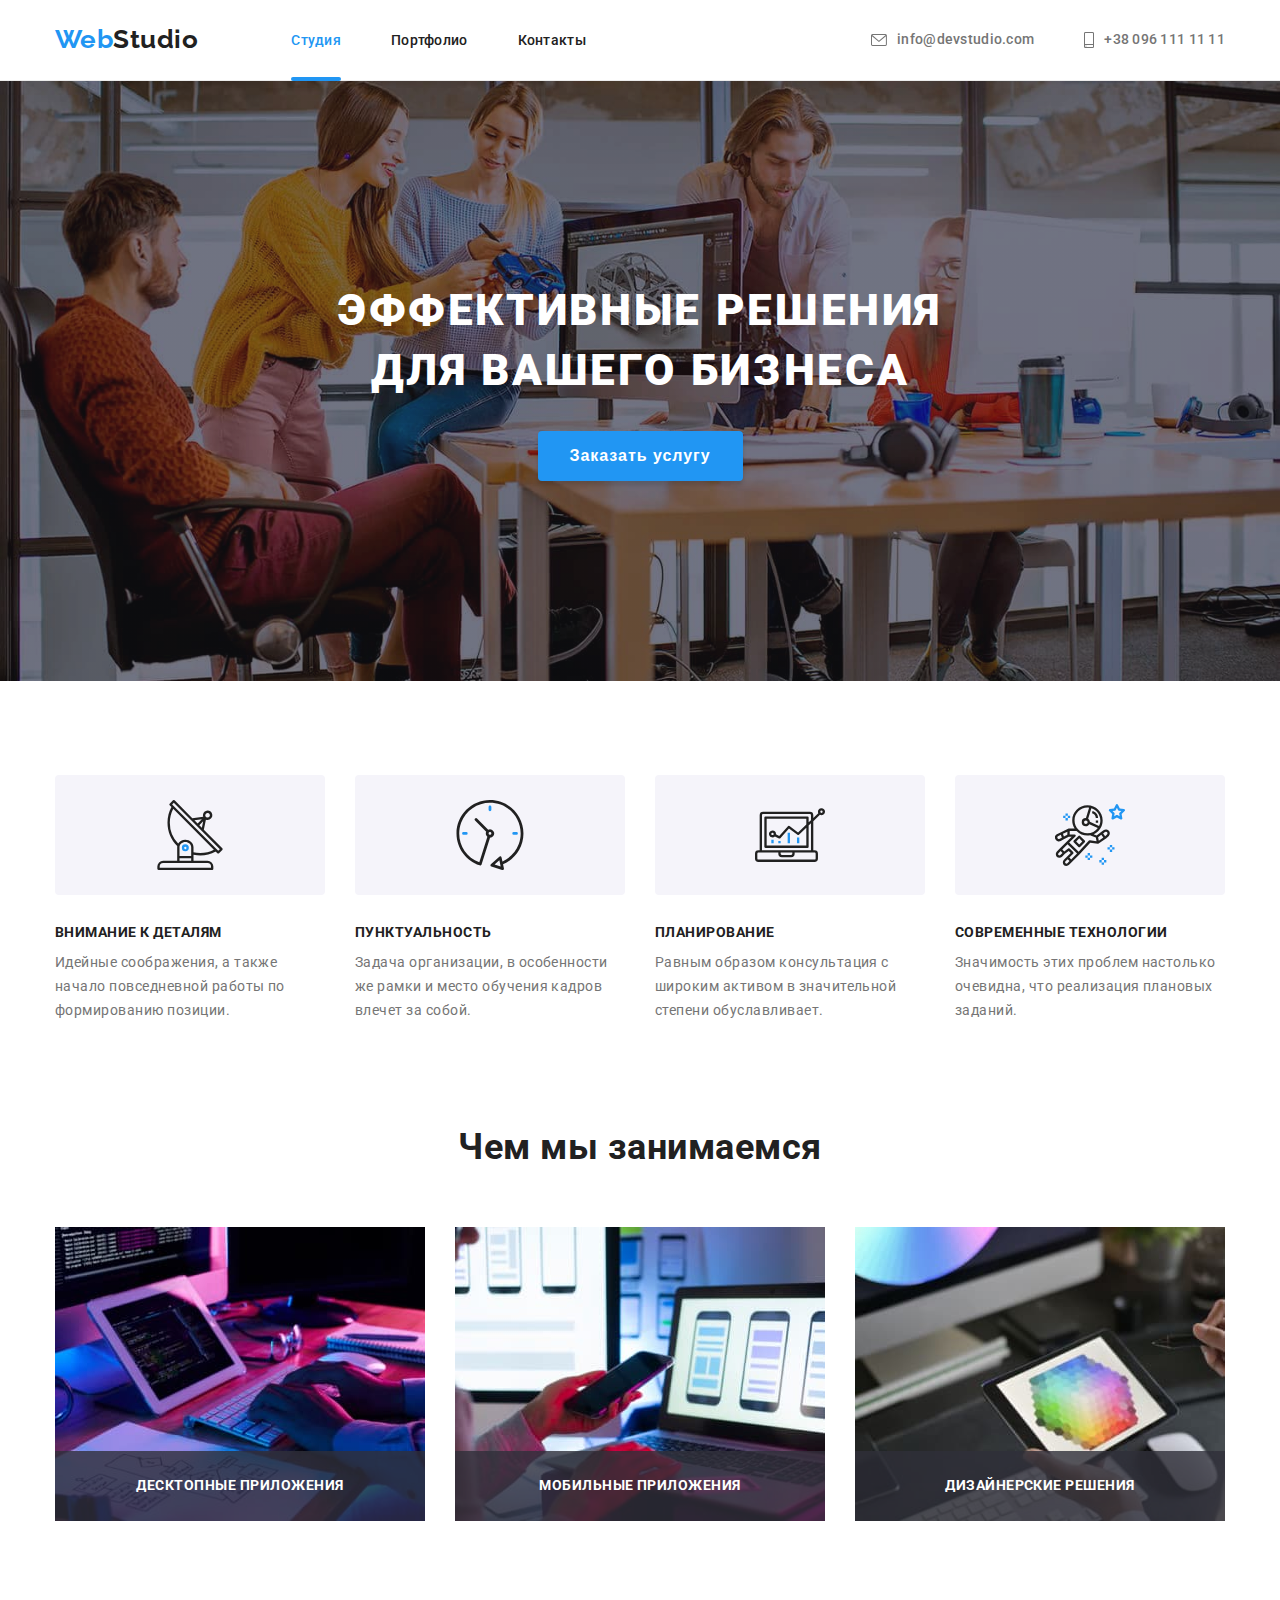
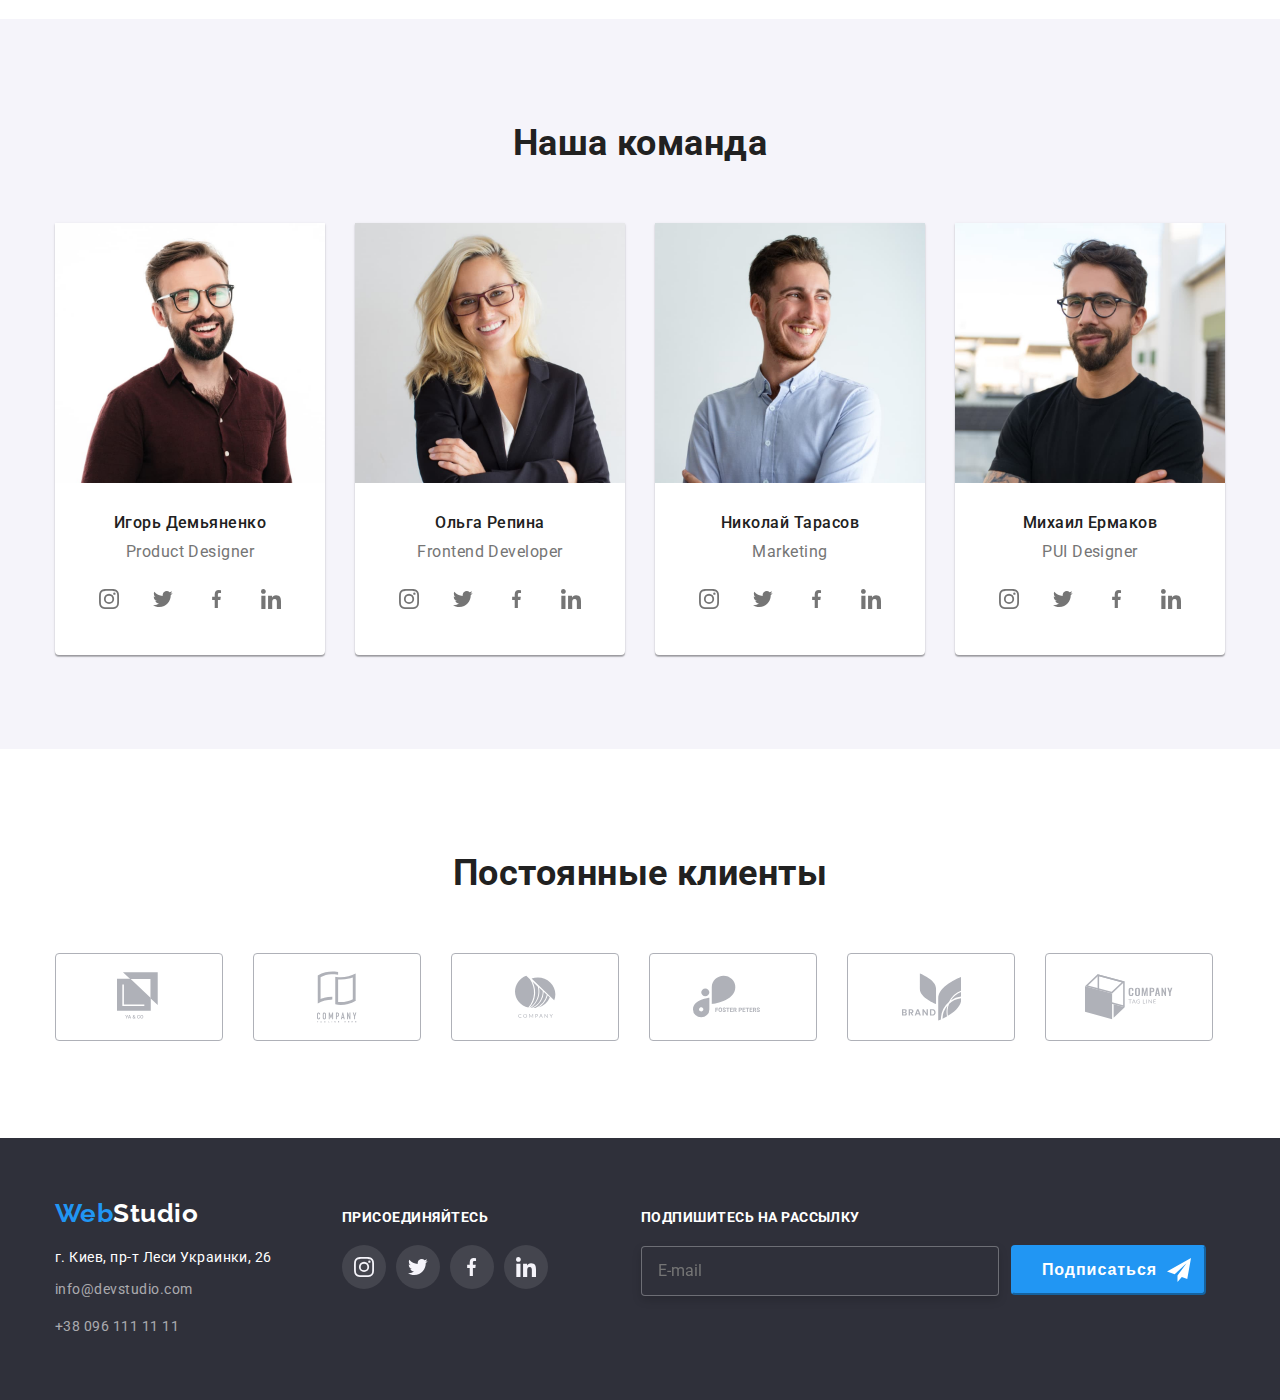
==== index.html @ f26a2ab6 "Старт" ====
<!DOCTYPE html>
<html lang="ru">
<head>
    <meta charset="UTF-8">
    <meta http-equiv="X-UA-Compatible" content="IE=edge">
    <meta name="viewport" content="width=device-width, initial-scale=1.0">
    <title>Студия</title>
    <link rel="stylesheet" type="text/css" href="./CSS/normalize.css" />
    <link rel="preconnect" href="https://fonts.gstatic.com">
    <link href="https://fonts.googleapis.com/css2?family=Raleway:wght@700&family=Roboto:wght@400;500;700;900&display=swap" rel="stylesheet">
    <link rel="stylesheet" href="./CSS/common.css">
    <link rel="stylesheet" href="./CSS/styles.css">
      
</head>
<body class="body">
    <header class="header">
        <div class="container">
            <nav class="nav-menu">
                <a class="logo" href="./index.html">
                Web<span class="logo-text">Studio</span>
                </a>
                <ul class="nav-list">
                    <li class="nav-line"><a class="nav-link active" href="./index.html">Студия</a></li>
                    <li class="nav-line"><a class="nav-link" href="./portfolio.html">Портфолио</a></li>
                    <li class="nav-line"><a class="nav-link" href="./contacts.html">Контакты</a> </li>
                </ul>  
            </nav>  
            <ul class="contacts-list">
                <li class="contacts-line">
                    <a class="contacts-link" href="mailto:info@devstudio.com">
                        <svg class="icon-contacts" width= "16px" height= "12px">
                        <use href="./images/sprite.svg#envelope"></use>
                        </svg>
                    info@devstudio.com
                    </a>
                </li>
           
                <li class="contacts-line">
                    <a class="contacts-link" href="tel:+380961111111">
                        <svg class="icon-contacts" width= "10px" height= "16px">
                        <use href="./images/sprite.svg#smartphone"></use>
                        </svg>
                        +38 096 111 11 11</a>
                </li>
            </ul>
        </div>
    </header>

     <main>
        <section class="section-hero">
            <div class="hero">
                <h1 class="title-hero">Эффективные решения<br> для вашего бизнеса</h1>
                <button type="button" class="order-button" data-modal-open>Заказать услугу</button>
            </div>
        </section>

        <section class="section-description">
        <div class="container">
            <h2 class="visually-hidden">Наши достоинства</h2>
                <ul class="description-list">
                    <li class="description-item">
                        <div class="icon-frame-description">
                            <svg class="icon" width="70px" height="70px">
                                <use href="./images/sprite.svg#antenna"></use>
                            </svg>
                        </div>
                        <h3 class="title-description">Внимание к деталям</h3>
                        <p class="text-description">Идейные соображения, а также начало повседневной работы по формированию позиции.</p>
                    </li>
                    <li class="description-item">
                        <div class="icon-frame-description">
                            <svg class="icon" width= "70px" height= "70px">
                                <use href="./images/sprite.svg#clock"></use>
                            </svg>
                        </div>
                        <h3 class="title-description">Пунктуальность</h3>
                        <p class="text-description">Задача организации, в особенности же рамки и место обучения кадров влечет за собой.</p>
                    </li>
                    <li class="description-item">
                        <div class="icon-frame-description">
                            <svg class="icon" width= "70px" height= "70px">
                                <use href="./images/sprite.svg#diagram"></use>
                            </svg>
                        </div>
                        <h3 class="title-description">Планирование</h3>
                        <p class="text-description">Равным образом консультация с широким активом в значительной степени обуславливает.</p>
                    </li>
                    <li class="description-item">
                        <div class="icon-frame-description">
                            <svg class="icon" width= "70px" height= "70px">
                                <use href="./images/sprite.svg#astronaut"></use>
                            </svg>
                        </div>
                        <h3 class="title-description">Современные технологии</h3>
                        <p class="text-description">Значимость этих проблем настолько очевидна, что реализация плановых заданий.</p>
                    </li>
                </ul>
            </div>
        </section>

        <section class="work">
            <div class="container">
                <h2 class="work-title">Чем мы занимаемся</h2>
                <div class="work-box">
                    <ul class="work-list">
                        <li class="work-line">
                            <img class="ing-work" src="./images/work1.jpg" alt="Разрабатываем Веб-сайты">
                            <p class="work-text">Десктопные приложения</p>
                        </li>
                        <li class="work-line">
                            <img class="ing-work" src="./images/work2.jpg" alt="Разрабатываем Веб-приложения">
                            <p class="work-text">Мобильные приложения</p>
                        </li>
                        
                        <li class="work-line">
                            <img class="ing-work" src="./images/work3.jpg" alt="Разрабатываем Веб-дизай">
                            <p class="work-text">Дизайнерские решения</p>
                        </li>
                        
                    </ul>
                </div>
            </div>
        </section>

        <section class="section-staff">
            <div class="container">
            <h2 class="title-staff">Наша команда</h2>
                <div class="staff-box">
                    <ul class="list-staff">
                        <li class="li-staff">
                            <article class="staff-card">
                                <div class="staff-tumb">
                                    <img src="./images/igor.jpg" alt="Фото Игоря Демьяненко" >
                                </div>
                                <div class="staff-description">
                                    <h3 class="employee-title">Игорь Демьяненко</h3>
                                    <p class="employee-position">Product Designer</p>
                                    <ul class="icon-staff-box">
                                        <li><a class="icon-btn" href="">
                                            <svg class="icon-staff" width="20px" height="20px">
                                                <use href="./images/sprite.svg#instagram"></use>
                                            </svg> 
                                        </a></li>
                                        <li><a class="icon-btn" href="">
                                            <svg class="icon-staff" width="20px" height="20px">
                                                <use href="./images/sprite.svg#twitter"></use>
                                            </svg>
                                        </a></li>
                                        <li><a class="icon-btn" href="">
                                            <svg class="icon-staff" width="10px" height="20px">
                                                <use href="./images/sprite.svg#facebook"></use>
                                            </svg>
                                        </a></li>
                                        <li><a class="icon-btn" href="">
                                            <svg class="icon-staff" width="20px" height="20px">
                                                <use href="./images/sprite.svg#linkedin"></use>
                                            </svg>
                                        </a></li>
                                    </ul>
                                </div>
                             </article>
                        </li>
                        <li class="li-staff">
                            <article class="staff-card">
                                <div class="staff-tumb">
                                    <img src="./images/olga.jpg" alt="Фото Ольги Репина">
                                </div>
                                <div class="staff-description">
                                    <h3 class="employee-title">Ольга Репина</h3>
                                    <p class="employee-position">Frontend Developer</p>
                                    <ul class="icon-staff-box">
                                        <li><a class="icon-btn" href="">
                                            <svg class="icon-staff" width="20px" height="20px">
                                                <use href="./images/sprite.svg#instagram"></use>
                                            </svg>
                                        </a></li>
                                        <li><a class="icon-btn" href="">
                                            <svg class="icon-staff" width="20px" height="20px">
                                                <use href="./images/sprite.svg#twitter"></use>
                                            </svg>
                                        </a></li>
                                        <li>
                                        <a class="icon-btn" href="">
                                            <svg class="icon-staff" width="10px" height="20px">
                                                <use href="./images/sprite.svg#facebook"></use>
                                            </svg>
                                        </a></li>
                                        <li><a class="icon-btn" href="">
                                            <svg class="icon-staff" width="20px" height="20px">
                                                <use href="./images/sprite.svg#linkedin"></use>
                                            </svg>
                                        </a></li>
                                    </ul>
                                </div>
                            </article>
                        </li>
                        <li class="li-staff">
                            <article class="staff-card">
                                <div class="staff-tumb">
                                  <img src="./images/nikolai.jpg" alt="Фото Николая Тарасов">
                                </div>
                                <div class="staff-description">
                                    <h3 class="employee-title">Николай Тарасов</h3>
                                    <p class="employee-position">Marketing</p>
                                    <ul class="icon-staff-box">
                                        <li><a class="icon-btn" href="">
                                            <svg class="icon-staff" width="20px" height="20px">
                                                <use href="./images/sprite.svg#instagram"></use>
                                            </svg>
                                        </a></li>
                                        <li><a class="icon-btn" href="">
                                            <svg class="icon-staff" width="20px" height="20px">
                                                <use href="./images/sprite.svg#twitter"></use>
                                            </svg>
                                        </a></li>
                                        <li><a class="icon-btn" href="">
                                            <svg class="icon-staff" width="10px" height="20px">
                                                <use href="./images/sprite.svg#facebook"></use>
                                            </svg>
                                        </a></li>
                                        <li><a class="icon-btn" href="">
                                            <svg class="icon-staff" width="20px" height="20px">
                                                <use href="./images/sprite.svg#linkedin"></use>
                                            </svg>
                                        </a></li>
                                    </ul>
                                </div>
                            </article>
                        </li>
                        <li class="li-staff">
                            <article class="staff-card">
                                <div class="staff-tumb">                
                                 <img src="./images/mihail.jpg" alt="Фото Михаила Ермакова">
                                </div>  
                                <div class="staff-description">
                                    <h3 class="employee-title">Михаил Ермаков</h3>
                                    <p class="employee-position">PUI Designer</p>
                                    <ul class="icon-staff-box">
                                        <li> 
                                            <a class="icon-btn" href="">
                                            <svg class="icon-staff" width="20px" height="20px">
                                                <use href="./images/sprite.svg#instagram"></use>
                                            </svg>
                                            </a>
                                        </li>
                                        <li>
                                            <a class="icon-btn" href="">
                                            <svg class="icon-staff" width="20px" height="20px">
                                                <use href="./images/sprite.svg#twitter"></use>
                                            </svg>
                                            </a>
                                        </li>
                                        <li>
                                            <a class="icon-btn" href="">
                                                <svg class="icon-staff" width="10px" height="20px">
                                                    <use href="./images/sprite.svg#facebook"></use>
                                                </svg>
                                            </a>
                                        </li>
                                    <li>
                                        <a class="icon-btn" href="">
                                            <svg class="icon-staff" width="20px" height="20px">
                                                <use href="./images/sprite.svg#linkedin"></use>
                                            </svg>
                                        </a>
                                    </li>
                                    </ul>
                                </div>
                            </article> 
                        </li>
                    </ul>
                </div>
            </div>
        </section>
        <section class="clients">
            <div class="container">
                <h2 class="title-clients">Постоянные клиенты</h2>
                <div class="box-clients">
                    <ul class="list-clients">
                        <li class="item-clients">
                            <a class="link-clients" href="">
                                <svg class="icon-clients" width="45px" height="50px">
                                    <use href="./images/sprite.svg#logo1"></use>
                                </svg>
                            </a>
                        </li>
                        <li class="item-clients">
                            <a class="link-clients" href="">
                                <svg class="icon-clients" width="40px" height="52px">
                                    <use href="./images/sprite.svg#logo2"></use>
                                </svg>
                            </a>
                        </li>
                        <li class="item-clients">
                            <a class="link-clients" href="">
                                <svg class="icon-clients" width="41px" height="43px">
                                    <use href="./images/sprite.svg#logo3"></use>
                                </svg>
                            </a>
                         </li>
                        <li class="item-clients">
                            <a class="link-clients" href="">
                                <svg class="icon-clients" width="80px" height="42px">
                                    <use href="./images/sprite.svg#logo4"></use>
                                </svg>
                            </a>
                        </li>
                        <li class="item-clients">
                            <a class="link-clients" href="">
                                <svg class="icon-clients" width="59px" height="47px">
                                    <use href="./images/sprite.svg#logo5"></use>
                                </svg>
                            </a>
                        </li>
                        <li class="item-clients">
                            <a class="link-clients" href="">
                                <svg class="icon-clients" width="88px" height="45px">
                                    <use href="./images/sprite.svg#logo6"></use>
                                </svg>
                            </a>
                    </li>
                    </ul>
                </div>
            </div>
        </section>
    </main>
    <footer class="footer">
        <div class="container">
            <div class="footer-box">
                <div class="address-footer">
                    <a class="logo" href="./index.html">
                        Web<span class="logo-footer">Studio</span>
                    </a>
                    <address class="address">
                    <p class="address-text">г. Киев, пр-т Леси Украинки, 26</p> 
                    <ul class="address-ul">
                        <li><a class="footer-link " href="mailto:info@devstudio.com">info@devstudio.com</a></li>
                        <li><a class="footer-link " href="tel:+380961111111">+38 096 111 11 11</a></li>
                    </ul>
                    </address>
                </div>  
                <div class="join-foter">
                    <h2 class="join-title">присоединяйтесь</h2>
                    <ul class="list-join">
                        <li class="item-join">
                            <a class="icon-footer" href="">
                                <svg class="icon-staff" width="20px" height="20px">
                                    <use href="./images/sprite.svg#instagram"></use>
                                </svg>
                            </a>
                        </li>
                        <li class="item-join">
                            <a class="icon-footer" href="">
                                <svg class="icon-staff" width="20px" height="20px">
                                    <use href="./images/sprite.svg#twitter"></use>
                                </svg>
                            </a>
                        </li>
                        <li class="item-join">
                            <a class="icon-footer" href="">
                                <svg class="icon-staff" width="10px" height="20px">
                                    <use href="./images/sprite.svg#facebook"></use>
                                </svg>
                            </a>
                        </li>
                        <li class="item-join">
                            <a class="icon-footer" href="">
                                <svg class="icon-staff" width="20px" height="20px">
                                    <use href="./images/sprite.svg#linkedin"></use>
                                </svg>
                            </a>
                        </li>
                    </ul>
                </div>
                <form class="footer-form">
                    <label class="footer-lable">
                        Подпишитесь на рассылку
                        <input type="email" name="email" class="footer-input" placeholder="E-mail">
                    </label>
                    <button type="submit" class="btn-footer-form">
                        Подписаться
                        <svg class="btn-icon-footer" width= "10px" height= "16px">
                            <use href="./images/sprite.svg#iconsend"></use>
                        </svg>
                    </button>
                 </form>
            </div>
        </div>
    </footer>

    <div class="backdrop is-hidden" data-modal>
        <div class="modal">
            <button type="button" class="modal-btn-close" data-modal-close>
                <svg class="icon-btn-close"> 
                    <use href="./images/sprite.svg#close"></use>
                </svg>
            </button>
            <h2 class="modal-title">Оставьте свои данные, мы вам перезвоним</h2>

            <label class="modal-field">
                <span class="modal-group">Имя</span>
                <input type="text" name="user-name" class="modal-input">
                <svg class="icon-btn-modal"> 
                    <use href="./images/sprite.svg#person"></use>
                </svg>
            </label>

            <label class="modal-field">
                <span class="modal-group">Телефон</span>
                <input type="tel" name="tel" class="modal-input">
                <svg class="icon-btn-modal"> 
                    <use href="./images/sprite.svg#phone"></use>
                </svg>
            </label>

            <label class="modal-field">
                <span class="modal-group">Почта</span>
                <input type="email" name="emai" class="modal-input">
                <svg class="icon-btn-modal"> 
                    <use href="./images/sprite.svg#emailform"></use>
                </svg>
            </label>

            <label class="modal-field comit">
                <span class="modal-group">Комментарий</span>
                <textarea name="comit" rows="10" class="modal-input comit" placeholder="Введите текст"></textarea>
            </label>

            <label class="checkbox-polici">
                <input type="checkbox" name="checkbox" class="checkbox">
                    <svg class="icon-checkbox"> 
                        <use href="./images/sprite.svg#check"></use>
                    </svg> 
                Соглашаюсь с рассылкой и принимаю
                <a class="contract-terms" href="">Условия договора</a>
            </label>

            <div class="submit-box">
                <button type="submit" class="btn-submit-modal">
                    Отправить
                </button>
            </div>
        </div>
    </div>

    <script src="./js/modal.js"></script>
</body>
</html>
---- CSS/common.css ----
:root {
  --title-color: #212121;
  --text-color: #757575;
  --text-active-color: #FFFFFF;
  --active-color: #2196F3;

  --bg-hero: #2F303A;
  --bg-footer: #2F303A;
  --swadow-hero: rgba(0, 0, 0, 0.15);

  --link-color: #757575;
  --link-color-footer: rgba(255, 255, 255, 0.6);

  --bg-button: #F5F4FA;
  --button-color: #212121;
  --bg-button-active: #2196F3;
  --button-color-active: #FFFFFF;

  --description-marg-size: 30px;
  --card-marg-size: 30px;
  --work-marg-size: 30px; 
  --clients-marg-size: 30px; 

  --box-shadow-staff: 0px 1px 3px rgba(0, 0, 0, 0.12), 0px 1px 1px rgba(0, 0, 0, 0.14), 0px 2px 1px rgba(0, 0, 0, 0.2);
  
  --bg-icon: #757575;
  --bg-icon-active: #2196F3;
  --bg-frame-description: #F5F4FA;

  --border-clients-color: #AFB1B8;

  --hero-dg: #2F303A40;
  --backdrop-bg: rgba(0, 0, 0, 0.2);
  --modal-bg: #FFFFFF;

  --program-active-bg: rgba(33, 150, 243, 0.9);

  --time-cubic: 250ms cubic-bezier(0.4, 0, 0.2, 1);

  --work-dg: rgba(47, 48, 58, 0.8);

  --modal-text-color: #757575;
   
}

li {
  list-style-type: none;
  margin-left: 0;
  padding-left: 0;
}
  
ul {
  margin: 0;
  padding: 0;
}

.visually-hidden {
  position: absolute;
  width: 1px;
  height: 1px;
  margin: -1px;
  border: 0;
  padding: 0;
  white-space: nowrap;
  clip-path: inset(100%);
  clip: rect(0 0 0 0);
  overflow: hidden;
}

h1,
h2,
h3,
h4,
h5,
h6,
p {
  margin: 0;
  padding: 0;
}

.container {
  width: 1170px;
  margin-left: auto;
  margin-right: auto;
  padding: 0 15px;
}

img {
  display: block;
  max-width: 100%;
  height: auto;
}

svg {
  display: block;
  max-width: 100%;
  height: auto;
}

a {
  text-decoration: none;
}
---- CSS/styles.css ----
.body {
  font-family: Roboto, sans-serif;
  letter-spacing: 0.03em;
  background-color: #FFFFFF;
  padding: 0;
  margin: 0;
}

/* HEADER --------------------------------------------------------*/
.header {
  border-bottom: 1px solid #ECECEC;
}

/* Стили логотипа */
.logo {
  color: var(--active-color);
  text-decoration: none;
  font-family: Raleway, sans-serif;
  font-size: 26px;
  font-weight: 700;
  line-height: 1.2;
  margin-right: 93px;
}

.logo .logo-text {
  color: var(--title-color);
}

/* Стили НАВИГАЦИЯ ---------------------------------------------*/
.nav-link {
  color: var(--title-color);
  text-decoration: none;
  font-weight: 500;
  font-size: 14px;
  line-height: 1.14;
  letter-spacing: 0.02em;
  transition: color var(--time-cubic);

}

.nav-link:hover,
.nav-link:focus {
  color: var(--active-color);
  transition: color var(--time-cubic);
}

.nav-link.active {
  color: var(--active-color);
} 

.contacts-link {
  color: var(--link-color);
  text-decoration: none;
  font-weight: 500;
  font-size: 14px;
  line-height: 1.14;
  letter-spacing: 0.02em;
  transition: color var(--time-cubic);
}

.contacts-link:hover,
.contacts-link:focus {
  color: var(--active-color);
  transition: color var(--time-cubic);
}

/* Геометрия и Сетка флекс НАВИГАЦИЯ */
.header .container{
  display: flex;
  flex-direction: row;
  align-items: center;
  justify-content: space-between;
  padding-top: 24px;
  padding-bottom: 25px;
  
}

.nav-menu{
  display: flex;
  flex-direction: row;
}

.nav-list {
  display: flex;
  flex-direction: row;
  align-items: center;
}

.contacts-list {
  display: flex;
  flex-direction: row;
}

.nav-menu .nav-line {
  margin-right: 50px;
}

.nav-menu .nav-line:last-child{
  margin-right: 0px;
}

.contacts-line {
  margin-left: 50px;
}

.contacts-line:first-child {
  margin-left: 0px;
}

/* Фон и неконтентные картинки НАВИГАЦИЯ */
.contacts-link {
  display: flex;
  justify-content: center;
  align-items: center;
}

.icon-contacts {
  margin-right: 10px;
  fill: currentColor;
}

/* Псевдоэлементы и амимация НАВИГАЦИЯ */

.nav-link.active {
  position: relative;
}

.nav-link.active::after {
  content: '';

  position: absolute;
  left: 0;
  margin-top: 28px;

  display: block;
  width: 100%;
  height: 4px;
  background-color: var(--bg-button-active);
  border-radius: 2px;

}

 
/* MAIN*/
/* Стили ГЕРОЙ----------------------------------------------------*/
.section-hero {
  background-color: var(--bg-hero);
  max-width: 1600px;
  max-height: 600px;
  margin-left: auto;
  margin-right: auto;
  text-align: center;
}

.hero {
  padding-top: 200px;
  padding-bottom: 200px;
}

.title-hero {
  color: var(--text-active-color);
  font-weight: 900;
  font-size: 44px;
  line-height: 1.36;
  letter-spacing: 0.06em;
  text-transform: uppercase;
}

.order-button {
  text-align: center;
  display: inline-block;
  color: var(--text-active-color);
  background-color: var(--active-color);
  text-decoration: none;
  font-weight: 700;
  font-size: 16px;
  line-height: 1.87;
  letter-spacing: 0.06em;
  border-radius: 4px;
  padding: 10px 32px;
  margin-top: 30px;
  overflow: visible;
  border: none;
  box-shadow: 0px 4px 4px var(--swadow-hero);
}   

/* .order-button:active{
  outline: solid var(--active-color);
} */

/* Фон и неконтентные картинки ГЕРОЙ*/
.section-hero {
  background-image: linear-gradient(to right, var(--hero-dg), var(--hero-dg)), url(../images/hero.jpg);
  background-size: cover;
  background-position: 0  -150px;
}

/* МОДОЛЬНОЕ ОКНО - оформление*/
.backdrop {
  position: fixed;
  z-index: 10;
  top: 0;
  left: 0;

  width: 100%;
  height: 100%;
  
  background-color: var(--backdrop-bg);

  opacity: 1;
  visibility: visible;
  transition: opacity var(--time-cubic);
}

.backdrop.is-hidden {
  opacity: 0;
  pointer-events: none;
}

.backdrop.is-hidden .modal {
  transform: translate(-50%, -50%) scale(0.4);
}

.modal {
  display: inline-block;
  box-sizing: border-box;
  position: absolute;
  top: 50%;
  left: 50%;
 
  max-width: 528px;
  width: 100%;
  max-height: 100vh;
  padding: 40px;
  background-color: var(--modal-bg);

  overflow-y: auto;
  transform: translate(-50%, -50%) scale(1) ;
  transition: transform var(--time-cubic);
}

.modal-btn-close {
  position: absolute;
  right: 8px;
  top: 8px;
  box-sizing: border-box;
  width: 30px;
  height: 30px;
  padding: 0;
  background-color: var(--button-color-active);
  border: 1px solid rgba(0, 0, 0, 0.1);
  border-radius: 50%;
  outline: none; 
  overflow: hidden;
}

.icon-btn-close {
  height: 11px;
  fill: currentColor;
  transition: fill var(--time-cubic);
}

.modal-btn-close:hover .icon-btn-close {
  fill: var(--bg-button-active); 
  transition: fill var(--time-cubic);
}


/* МОДОЛЬНОЕ ОКНО - контент*/
.modal-title {
  font-size: 20px;
  line-height: 1.15;
  font-weight: 700;
  text-align: center;
  margin-bottom: 12px;
}

.modal-field {
  position: relative;
  font-size: 12px;
  line-height: 1.17;
  font-weight: 400;
  color: var(--modal-text-color);
}

.modal-input {
  display: block;
  width: calc(100% - 42px);
  height: 40px;
  padding: 0;
  padding-left: 42px;
  margin-bottom: 10px;
  border: 1px solid rgba(33, 33, 33, 0.2);
  border-radius: 4px;
  transition: border var(--time-cubic)
}

.modal-input:focus  {
  outline: none;
  border: 1px solid var(--active-color);
  transition: border var(--time-cubic)
}

.modal-group {
  display: block;
  margin-bottom: 4px;
}

.icon-btn-modal {
  position: absolute;
  display: block;
  left: 12px;
  top: 30px;
  min-width: 18px;
  height: 18px;
  fill: var(--button-color);
  transition: fill var(--time-cubic)
}

.modal-input:focus + .icon-btn-modal {
  fill: var(--active-color);
  transition: fill var(--time-cubic);
}

/* комментарий -техтерия*/
.modal-input.comit {
  padding: 12px 16px;
  height: 100%;
  width: calc(100% - 32px);
  margin-bottom: 0;
}

textarea {
  resize: none;
  font-family: Roboto, sans-serif;
}

textarea::placeholder {
  font-size: 14px;
  line-height: 1.14;
  font-weight: 400;
  color: rgba(117, 117, 117, 0.5);
}

/* чекбокс */
.checkbox-polici {
  position: relative;
  display: block;
  text-align: center;
  font-size: 14px;
  line-height: 1.71;
  font-weight: 400;
  color: var(--text-color);
  margin-top: 20px;
  margin-bottom: 30px;
  padding-left: 30px;
  cursor: pointer;
}

.contract-terms {
  text-decoration: underline;
  color: var(--active-color);
}

.checkbox {
  position: absolute;
  width: 1px;
  height: 1px;
  margin: -1px;
  border: 0;
  padding: 0;
  white-space: nowrap;
  clip-path: inset(100%);
  clip: rect(0 0 0 0);
  overflow: hidden;
}

/* чекбокс - иконка*/
.icon-checkbox {
  display: inline-block;
  position: absolute;
  width: 16px;
  height: 15px;
  left: 10px;
  top: 50%;
  border-radius: 2px;
  border: 2px solid var(--button-color);
  fill: var(--text-active-color);

  transform: translateY(-50%) ;
  object-fit: fill;
}

.checkbox:checked ~ .icon-checkbox {
  display: block;
  fill: var(--text-active-color);
  background-color: var(--bg-button-active);
  border: 2px solid var(--bg-button-active);
  
}

.checkbox {
  padding-left: 25px;
}

/* кнопка */
.btn-submit-modal {
  font-family: Roboto, sans-serif;
  font-size: 16px;
  line-height: 1.87;
  font-weight: 700;
  letter-spacing: 0.06em;
  padding: 10px 55px;

  box-shadow: 0px 4px 4px rgba(0, 0, 0, 0.15);
  border-radius: 4px;
  border-color: var(--bg-button-active);

  background-color: var(--bg-button-active);
  color: var(--text-active-color);

  cursor: pointer;
  overflow: visible;
  border: none;
}

.submit-box {
  display: flex;
  justify-content: center;
}

/* Стили НАШИ ДОСТОИНСТВА ------------------------------------------*/
.title-description {
  text-transform: uppercase;
  color: var(--title-color);
  font-weight: 700;
  font-size: 14px;
  line-height: 1.14;
  margin-top: 30px;
}

.text-description {
  color: var(--text-color);
  font-size: 14px;
  font-weight: 400;
  line-height: 1.71;
  margin-top: 10px;
}

/* Геометрия и Флекс сетка НАШИ ДОСТОИНСТВА*/
.description-list {
  display: flex;
  flex-wrap: wrap;
  margin-top: calc(-1 * var(--description-marg-size));
  margin-left: calc(-1 * var(--description-marg-size));
}

.description-item {
  flex-basis: calc(100% / 4 - var(--description-marg-size));
  margin-left: var(--description-marg-size);
  margin-top: var(--description-marg-size);
}

.section-description > .container {
  padding-top: 94px;
}

/* Фон и неконтентные картинки НАШИ ДОСТОИНСТВА*/
.icon-frame-description {
  display: flex;
  align-items: center;
  justify-content: center;
  background-color: var(--bg-frame-description);
  border-radius: 4px;
  max-width: 270px;
  max-height: 120px;
}

.description-item .icon {
  margin-top: 25px;
  margin-bottom: 25px;
}


/* Стили ЧЕМ ЗАНИМАЕМСЯ ------------------------------------------*/
.work-title {
  color: var(--title-color);
  font-weight: 700;
  font-size: 36px;
  line-height: 1.67;
  text-align: center;
}

/* Геометрия и Флекс сетка ЧЕМ ЗАНИМАЕМСЯ*/
.work-list {
  display: flex;
  flex-wrap: wrap;
  margin-top: calc(-1 * var(--work-marg-size));
  margin-left: calc(-1 * var(--work-marg-size));
}

.work-line {
  flex-basis: calc(100% / 3 - var(--work-marg-size));
  margin-top: var(--work-marg-size);
  margin-left: var(--work-marg-size); 
}

.work .container {
  padding-top: 94px;
  padding-bottom: 94px;
}

.work-box {
  display: inline-block;
  margin-top: 50px;
}

/* Псевдоэлементы и амимация ЧЕМ ЗАНИМАЕМСЯ*/

.work-line {
  position: relative;
  width: 370px;
  height: 294px;
}

.work-text {
  position: absolute;
  width: 100%;
  left: 0;
  bottom: 0;
  
  font-weight: 700;
  font-size: 14px;
  line-height: 1.14;
  color: var(--text-active-color);
  background-color: var(--work-dg);
  padding: 27px 0;

  text-align: center;
  text-transform: uppercase;
}

/* Стили НАША КОМАНДА ----------------------------------------------*/
.title-staff {
  color: var(--title-color);
  font-weight: 700;
  font-size: 36px;
  line-height: 1.67;
  text-align: center;
}

.employee-title {
  color: var(--title-color);
  font-weight: 500;
  font-size: 16px;
  line-height: 1.19;
  text-align: center;
}

.employee-position {
  color: var(--text-color);
  font-weight: 400;
  font-size: 16px;
  line-height: 1.19;
  text-align: center;
  margin-top: 10px;
}

/* Геометрия и Флекс сетка НАША КОМАНДА*/
.list-staff {
  display: flex;
  flex-wrap: wrap;
  margin-top: calc(-1 * var(--card-marg-size));
  margin-left: calc(-1 * var(--card-marg-size));
}

.li-staff {
  flex-basis: calc(100% / 4 - var(--card-marg-size));
  margin-left: var(--card-marg-size);
  margin-top: var(--card-marg-size);
  background-color: #FFFFFF;
  border-radius: 0px 0px 4px 4px;
  box-shadow: var(--box-shadow-staff);
  max-width: 270px;
}

.section-staff > .container {
  padding-top: 94px;
  padding-bottom: 94px;
}

.section-staff {
  max-width: 1600px;
  margin-left: auto;
  margin-right: auto;
  background-color: #F5F4FA;;
}

.staff-box {
  display: inline-block;
  margin-top: 50px;
}

.staff-description {
  padding: 30px 32px;
}

.staff-tumb {
  width: 270px;
  height: auto;
}

/* Фон и неконтентные картинки НАША КОМАНДА*/
.icon-staff-box {
  display: flex;
  justify-content: space-between;
  margin-top: 16px;
}

.icon-btn {
  display: inline-flex;
  justify-content: center;
  width: 44px;
  height: 44px;
  border-radius: 50%;
  color: var(--bg-icon);
  transition: color var(--time-cubic), background-color var(--time-cubic);
}

.icon-btn:hover,
.icon-btn:focus {
  background-color: var(--bg-icon-active);
  color: var(--bg-frame-description);
  transition: color var(--time-cubic), background-color var(--time-cubic);
}

.icon-staff {
  fill: currentColor;
}

/*КЛИЕНТЫ--------------------------------------------------------*/
.title-clients {
  color: var(--title-color);
  font-weight: 700;
  font-size: 36px;
  line-height: 1.67;
  text-align: center;
}

.clients .container {
  padding-top: 94px;
  padding-bottom: 94px;
}

.link-clients {
  width: 166px;
  height: 86px;
}


/* Геометрия и Флекс сетка КЛИЕНТЫ*/
.box-clients {
  display: inline-block;
  margin-top: 50px;
}

.list-clients {
  display: flex;
  flex-wrap: wrap;
  justify-content: space-between;  
  margin-top: calc(-1 * var(--clients-marg-size));
  margin-left: calc(-1 * var(--clients-marg-size));
}

.item-clients {
  display: flex;
  justify-content: center;
  flex-basis: calc(100% / 6 - var(--clients-marg-size));
  margin-left: var(--clients-marg-size);
  margin-top: var(--clients-marg-size);
  padding: 0;
}

.link-clients {
  display: flex;
  justify-content: center;
  border: 1px solid var(--border-clients-color);
  border-radius: 4px;
  color: var(--border-clients-color);
  transition: color var(--time-cubic), border-color var(--time-cubic);
}

.icon-clients {
  fill: currentColor;
}

.link-clients:hover {
  border-color: var(--bg-button-active);
  color: var(--bg-button-active);
  transition: color var(--time-cubic), border-color var(--time-cubic);
}

/* Стили FOOTER -----------------------------------------------------------*/
.footer{
  background-color: var(--bg-footer);
  padding-top: 60px;
  padding-bottom: 60px;
}

.logo-footer{
  color: var(--text-active-color);
}

.footer .logo {
  margin-right: 0;
}

.address {
  margin-top: 20px;
}

.address-text {
  color: var(--text-active-color);
  font-weight: 400;
  font-size: 14px;
  line-height: 1.19;
}

.address-box {
  margin-top: 20px;
}

.address-ul {
  margin-top: ;
}

.footer-link {
  display: block;
  color: var(--link-color-footer);
  text-decoration: none;
  font-weight: 400;
  font-size: 14px;
  line-height: 2;
  margin-top: 9px;
}

/* Фон и неконтентные картинки FOOTER*/
.footer-box {
  display: flex;
  align-items: baseline;
}

.join-foter {
  padding: 0;
  margin-left: 70px;
}

.join-title {
  color: var(--text-active-color);
  font-weight: 700;
  font-size: 14px;
  line-height: 1.17;
  text-transform: uppercase;  
}

.list-join {
  display: inline-flex;
  margin-top: 20px;
}

/* Геометрия и Флекс сетка FOOTER*/
.icon-footer {
  display: inline-flex;
  justify-content: center;
  width: 44px;
  height: 44px;
  border-radius: 50%;
  color: var(--bg-frame-description);
  background-color: rgba(255, 255, 255, 0.1);
  transition: background-color var(--time-cubic), color var(--time-cubic);
}

.item-join {
  margin-right: 10px;
}

.item-join:last-child {
  margin-right: 0px;
}

.icon-footer:hover,
.icon-footer:focus {
  background-color: var(--bg-icon-active);
  color: var(--bg-frame-description);
  transition: background-color var(--time-cubic), color var(--time-cubic);
}

/* Форма - подписка, FOOTER*/
.footer-form {
  display: inline-flex;
  justify-content: flex-start;
  font-size: 14px;
  line-height: 1.14;
  font-weight: 700;
  text-transform: uppercase;
  color: var(--text-active-color);
}

.footer-input {
  width: 100%; 
  height: 50px;
  padding-left: 16px;
  margin-top: 20px;
  
  font-family: Roboto, sans-serif;
  font-size: 16px;
  line-height: 1.25 ;
  font-weight: 400;

  border: 1px solid rgba(255, 255, 255, 0.3);
  box-sizing: border-box;
  border-radius: 4px;
  filter: drop-shadow(0px 4px 4px rgba(0, 0, 0, 0.15));
  background-color: var(--bg-footer);
 
}

.footer-form  {
  margin-left: 93px;
}

.btn-footer-form {
  display: flex;
  flex-direction: row;
  align-items: center;

  height: 50px;
  font-size: 16px;
  line-height: 1.87;
  font-weight: 700;
  letter-spacing: 0.06em;
  text-align: center;

  color: var(--text-active-color);
  background-color: var(--active-color);

  padding: 10px 13px 10px 29px;
  margin-left: 12px;
  margin-top: 35px;

  border-radius: 4px;
  border-color: var(--active-color);
  cursor: pointer;
}

.footer-form input {
  color: var(--text-active-color);
  background-color: var(--bg-footer)
}

.footer-lable {
  width: 358px;
}

.btn-icon-footer {
  display: block;
  margin-left: 10px;
  width: 24px;
  height: 24px;
  fill: var(--text-active-color);
}

/* --------------------------------------------------------------------------- */

/*Стилизация Кнопки - ПОРТФОЛИО*/
.btn-link {
  color: var(---button-color);
  background-color: var(--bg-button);
  font-family: inherit;
  font-style: normal;
  font-weight: 500;
  font-size: 16px;
  line-height: 1.62;
  text-align: center;
  border-radius: 4px;
  padding: 6px 22px;
  cursor: pointer;
  border: none;
  letter-spacing: 0.03em;
  transition: box-shadow var(--time-cubic), background-color var(--time-cubic), color var(--time-cubic);
}

.btn-link:hover,
.btn-link:focus {
  color: var(--text-active-color);
  background-color: var(--active-color);
  outline: none; 
  box-shadow: 0px 3px 1px rgba(0, 0, 0, 0.1), 0px 1px 2px rgba(0, 0, 0, 0.08), 0px 2px 2px rgba(0, 0, 0, 0.12);
  transition: box-shadow var(--time-cubic), background-color var(--time-cubic), color var(--time-cubic);
}

.btn-link.autofocus{
  color: var(--button-color-active);
  background-color: var(--bg-button-active);
}

/* Геометрия и Флекс сетка ПОРФОЛИО*/
.btn-list {
  display: flex;
  justify-content: center;
}

.btn-filter {
  margin-top: 94px;
}

.program-box {
  padding-top: 50px;
  padding-bottom: 94px;
}

.btn-line {
  margin-right: 8px;
}

.btn-line:last-child {
  margin-right: 0px;
}

/*Стилизация Разработки - ПОРФОЛИО ------------------------------------------*/
.program-title {
  color: var(--title-color);
  font-style: normal;
  font-weight: 700;
  font-size: 18px;
  line-height: 2;
  letter-spacing: 0.06em;

}

.program-type {
  color: var(--text-color);
  font-style: normal;
  font-weight: 400;
  font-size: 16px;
  line-height: 1.87;
  margin-top: 4px;
}

/* Геометрия и Флекс сетка ПОРФОЛИО*/
.program-list {
  display: flex;
  flex-wrap: wrap;
  margin-top: calc(-1 * var(--card-marg-size));
  margin-left: calc(-1 * var(--card-marg-size));
}

.program-item {
  flex-basis: calc(100% / 3 - var(--card-marg-size));
  margin-top: var(--card-marg-size);
  margin-left: var(--card-marg-size);
  transition: box-shadow var(--time-cubic);

}

.program-item:hover,
.program-item:focus {
  cursor: pointer;
  box-shadow: 0px 1px 1px rgba(0, 0, 0, 0.12), 0px 4px 4px rgba(0, 0, 0, 0.06), 1px 4px 6px rgba(0, 0, 0, 0.16);
  transition: box-shadow var(--time-cubic);
}

.progpam-description {
  border-style: solid;
  border-width: 1px;
  border-color: #EEEEEE;
  padding: 20px 24px;
}

/* Псевдоэлементы и амимация ПОРФОЛИО - программы*/
.program-imgdiv {
  position: relative;
  overflow: hidden;
} 

.overflow-program {
  position: absolute;
  background-color: var(--program-active-bg);
  left: 0;
  bottom: 0;
  width: 100%;
  height: 100%;

  opacity: 0;
  transform: translateY(100%);
  transition: transform var(--time-cubic), opacity var(--time-cubic);
}

.program-text {
  font-style: normal;
  font-weight: 400;
  font-size: 18px;
  line-height: 1.56;

  color: var(--text-active-color);

  padding: 63px 24px;     
}

.program-item:hover .overflow-program {
  opacity: 1;
  transform: translateY(0);
  transition: transform var(--time-cubic), opacity var(--time-cubic);
  overflow: auto;
}

/* --------------------------------------------------------------------------- */
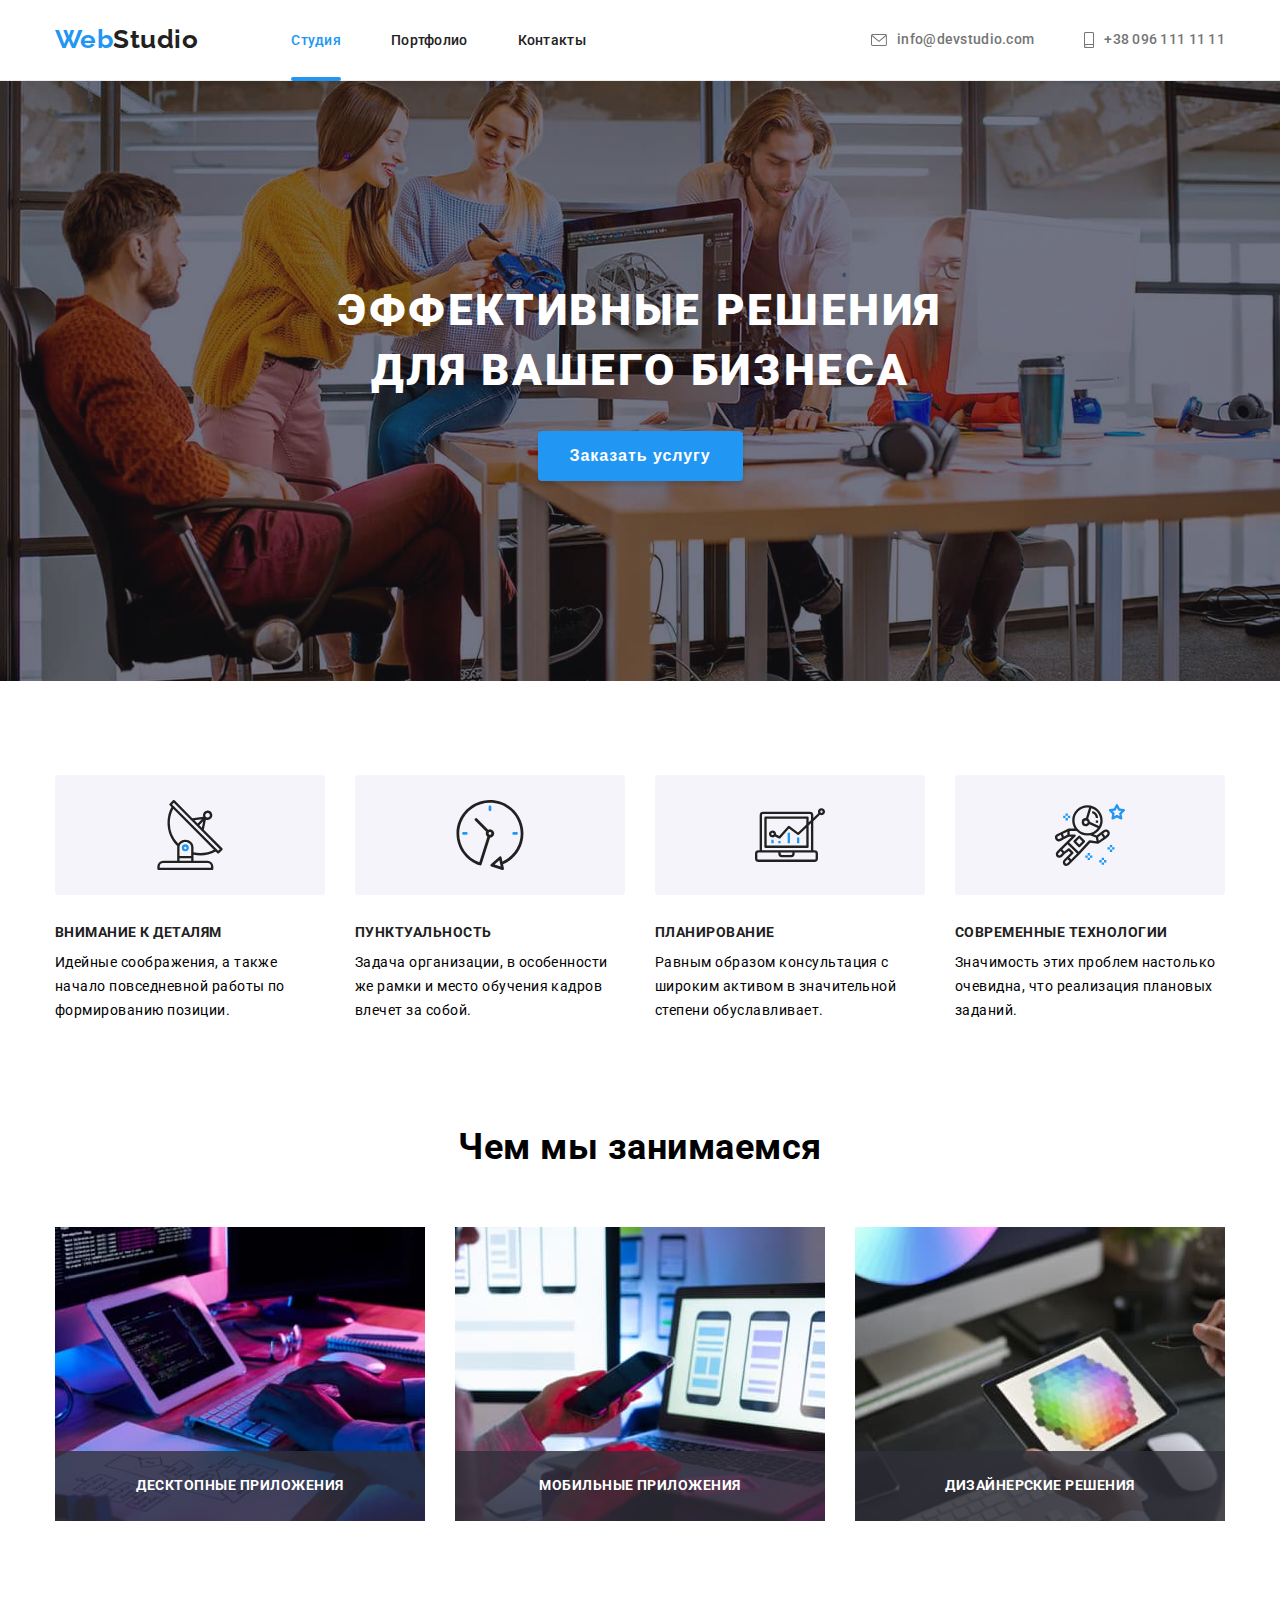
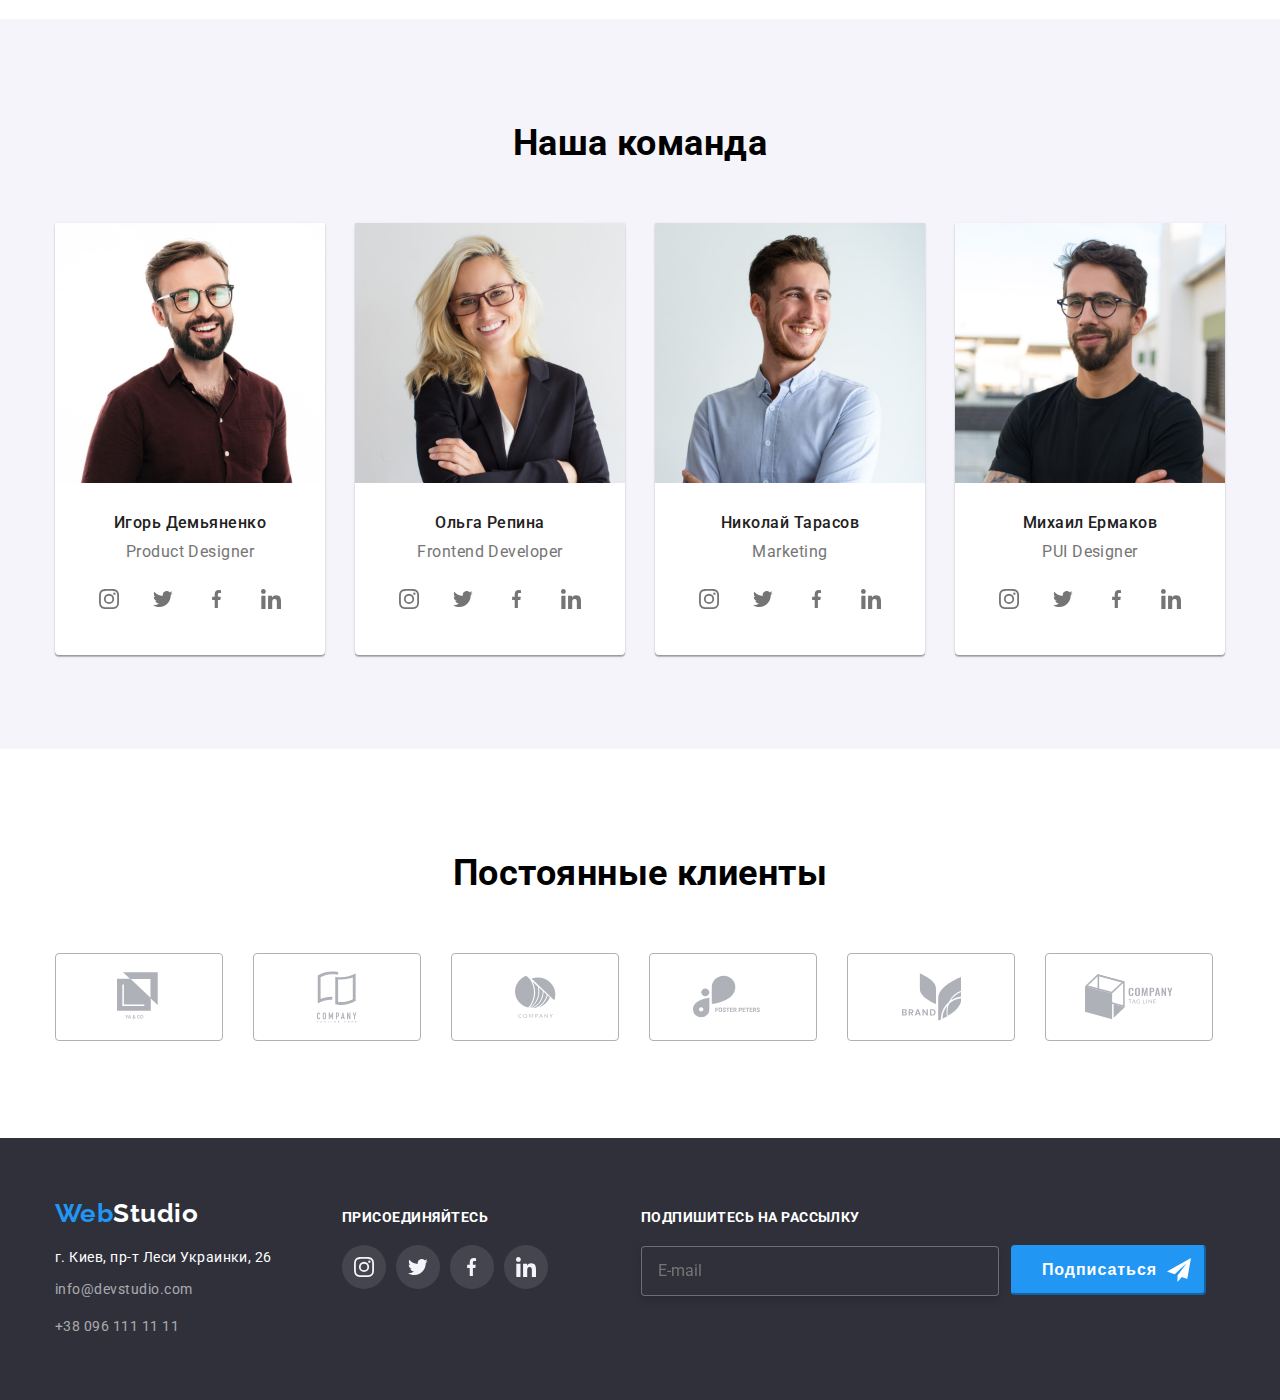
==== commit 63271b27: "SAS говтово" ====
--- a/index.html
+++ b/index.html
@@ -8,14 +8,15 @@
     <link rel="stylesheet" type="text/css" href="./CSS/normalize.css" />
     <link rel="preconnect" href="https://fonts.gstatic.com">
     <link href="https://fonts.googleapis.com/css2?family=Raleway:wght@700&family=Roboto:wght@400;500;700;900&display=swap" rel="stylesheet">
-    <link rel="stylesheet" href="./CSS/common.css">
-    <link rel="stylesheet" href="./CSS/styles.css">
+    <!-- <link rel="stylesheet" href="./CSS/common.css"> -->
+    <!-- <link rel="stylesheet" href="./CSS/styles.css"> -->
+    <link rel="stylesheet" href="./CSS/main.min.css">
       
 </head>
 <body class="body">
     <header class="header">
         <div class="container">
-            <nav class="nav-menu">
+            <nav class="nav">
                 <a class="logo" href="./index.html">
                 Web<span class="logo-text">Studio</span>
                 </a>
@@ -104,7 +105,7 @@
                 <div class="work-box">
                     <ul class="work-list">
                         <li class="work-line">
-                            <img class="ing-work" src="./images/work1.jpg" alt="Разрабатываем Веб-сайты">
+                            <img src="./images/work1.jpg" alt="Разрабатываем Веб-сайты">
                             <p class="work-text">Десктопные приложения</p>
                         </li>
                         <li class="work-line">
@@ -400,7 +401,7 @@
             <label class="modal-field">
                 <span class="modal-group">Имя</span>
                 <input type="text" name="user-name" class="modal-input">
-                <svg class="icon-btn-modal"> 
+                <svg class="icon-modal"> 
                     <use href="./images/sprite.svg#person"></use>
                 </svg>
             </label>
@@ -408,7 +409,7 @@
             <label class="modal-field">
                 <span class="modal-group">Телефон</span>
                 <input type="tel" name="tel" class="modal-input">
-                <svg class="icon-btn-modal"> 
+                <svg class="icon-modal"> 
                     <use href="./images/sprite.svg#phone"></use>
                 </svg>
             </label>
@@ -416,7 +417,7 @@
             <label class="modal-field">
                 <span class="modal-group">Почта</span>
                 <input type="email" name="emai" class="modal-input">
-                <svg class="icon-btn-modal"> 
+                <svg class="icon-modal"> 
                     <use href="./images/sprite.svg#emailform"></use>
                 </svg>
             </label>
--- a/CSS/styles.css
+++ b/CSS/styles.css
@@ -1,18 +1,18 @@
-.body {
+/* .body {
   font-family: Roboto, sans-serif;
   letter-spacing: 0.03em;
   background-color: #FFFFFF;
   padding: 0;
   margin: 0;
-}
+} */
 
 /* HEADER --------------------------------------------------------*/
-.header {
+/* .header {
   border-bottom: 1px solid #ECECEC;
-}
+} */
 
 /* Стили логотипа */
-.logo {
+/* .logo {
   color: var(--active-color);
   text-decoration: none;
   font-family: Raleway, sans-serif;
@@ -24,10 +24,10 @@
 
 .logo .logo-text {
   color: var(--title-color);
-}
+} */
 
 /* Стили НАВИГАЦИЯ ---------------------------------------------*/
-.nav-link {
+/* .nav-link {
   color: var(--title-color);
   text-decoration: none;
   font-weight: 500;
@@ -36,19 +36,19 @@
   letter-spacing: 0.02em;
   transition: color var(--time-cubic);
 
-}
-
-.nav-link:hover,
+} */
+
+/* .nav-link:hover,
 .nav-link:focus {
   color: var(--active-color);
   transition: color var(--time-cubic);
-}
-
-.nav-link.active {
+} */
+
+/* .nav-link.active {
   color: var(--active-color);
-} 
-
-.contacts-link {
+}  */
+
+/* .contacts-link {
   color: var(--link-color);
   text-decoration: none;
   font-weight: 500;
@@ -56,72 +56,71 @@
   line-height: 1.14;
   letter-spacing: 0.02em;
   transition: color var(--time-cubic);
-}
-
-.contacts-link:hover,
+} */
+
+/* .contacts-link:hover,
 .contacts-link:focus {
   color: var(--active-color);
   transition: color var(--time-cubic);
-}
+} */
 
 /* Геометрия и Сетка флекс НАВИГАЦИЯ */
-.header .container{
+/* .header .container{
   display: flex;
   flex-direction: row;
   align-items: center;
   justify-content: space-between;
   padding-top: 24px;
   padding-bottom: 25px;
-  
-}
-
-.nav-menu{
+} */
+
+/* .nav{
   display: flex;
   flex-direction: row;
-}
-
-.nav-list {
+} */
+
+/* .nav-list {
   display: flex;
   flex-direction: row;
   align-items: center;
-}
-
-.contacts-list {
+} */
+
+/* .contacts-list {
   display: flex;
   flex-direction: row;
-}
-
-.nav-menu .nav-line {
+} */
+
+/* .nav .nav-line {
   margin-right: 50px;
 }
 
-.nav-menu .nav-line:last-child{
+.nav .nav-line:last-child{
   margin-right: 0px;
-}
-
-.contacts-line {
+} */
+
+/* .contacts-line {
   margin-left: 50px;
-}
-
-.contacts-line:first-child {
+} */
+
+/* .contacts-line:first-child {
   margin-left: 0px;
-}
+} */
 
 /* Фон и неконтентные картинки НАВИГАЦИЯ */
-.contacts-link {
+/* .contacts-link {
   display: flex;
   justify-content: center;
   align-items: center;
-}
-
-.icon-contacts {
+} */
+
+/* .icon-contacts {
   margin-right: 10px;
   fill: currentColor;
-}
+} */
 
 /* Псевдоэлементы и амимация НАВИГАЦИЯ */
 
-.nav-link.active {
+/* .nav-link.active {
   position: relative;
 }
 
@@ -138,19 +137,19 @@
   background-color: var(--bg-button-active);
   border-radius: 2px;
 
-}
+} */
 
  
 /* MAIN*/
 /* Стили ГЕРОЙ----------------------------------------------------*/
-.section-hero {
+/* .section-hero {
   background-color: var(--bg-hero);
   max-width: 1600px;
   max-height: 600px;
   margin-left: auto;
   margin-right: auto;
   text-align: center;
-}
+} */
 
 .hero {
   padding-top: 200px;
@@ -158,15 +157,15 @@
 }
 
 .title-hero {
-  color: var(--text-active-color);
+  /* color: var(--text-active-color);
   font-weight: 900;
   font-size: 44px;
   line-height: 1.36;
   letter-spacing: 0.06em;
   text-transform: uppercase;
-}
-
-.order-button {
+} */
+
+/* .order-button {
   text-align: center;
   display: inline-block;
   color: var(--text-active-color);
@@ -182,21 +181,21 @@
   overflow: visible;
   border: none;
   box-shadow: 0px 4px 4px var(--swadow-hero);
-}   
+}    */
 
 /* .order-button:active{
   outline: solid var(--active-color);
 } */
 
 /* Фон и неконтентные картинки ГЕРОЙ*/
-.section-hero {
+/* .section-hero {
   background-image: linear-gradient(to right, var(--hero-dg), var(--hero-dg)), url(../images/hero.jpg);
   background-size: cover;
   background-position: 0  -150px;
-}
+} */
 
 /* МОДОЛЬНОЕ ОКНО - оформление*/
-.backdrop {
+/* .backdrop {
   position: fixed;
   z-index: 10;
   top: 0;
@@ -215,13 +214,13 @@
 .backdrop.is-hidden {
   opacity: 0;
   pointer-events: none;
-}
-
-.backdrop.is-hidden .modal {
+} */
+
+/* .backdrop.is-hidden .modal {
   transform: translate(-50%, -50%) scale(0.4);
-}
-
-.modal {
+} */
+
+/* .modal {
   display: inline-block;
   box-sizing: border-box;
   position: absolute;
@@ -237,9 +236,9 @@
   overflow-y: auto;
   transform: translate(-50%, -50%) scale(1) ;
   transition: transform var(--time-cubic);
-}
-
-.modal-btn-close {
+} */
+
+/* .modal-btn-close {
   position: absolute;
   right: 8px;
   top: 8px;
@@ -258,32 +257,32 @@
   height: 11px;
   fill: currentColor;
   transition: fill var(--time-cubic);
-}
-
-.modal-btn-close:hover .icon-btn-close {
+} */
+
+/* .modal-btn-close:hover .icon-btn-close {
   fill: var(--bg-button-active); 
   transition: fill var(--time-cubic);
-}
+} */
 
 
 /* МОДОЛЬНОЕ ОКНО - контент*/
-.modal-title {
+/* .modal-title {
   font-size: 20px;
   line-height: 1.15;
   font-weight: 700;
   text-align: center;
   margin-bottom: 12px;
-}
-
-.modal-field {
+} */
+
+/* .modal-field {
   position: relative;
   font-size: 12px;
   line-height: 1.17;
   font-weight: 400;
   color: var(--modal-text-color);
-}
-
-.modal-input {
+} */
+
+/* .modal-input {
   display: block;
   width: calc(100% - 42px);
   height: 40px;
@@ -293,20 +292,20 @@
   border: 1px solid rgba(33, 33, 33, 0.2);
   border-radius: 4px;
   transition: border var(--time-cubic)
-}
-
-.modal-input:focus  {
+} */
+
+/* .modal-input:focus  {
   outline: none;
   border: 1px solid var(--active-color);
   transition: border var(--time-cubic)
-}
-
-.modal-group {
+} */
+
+/* .modal-group {
   display: block;
   margin-bottom: 4px;
-}
-
-.icon-btn-modal {
+} */
+
+/* .icon-modal {
   position: absolute;
   display: block;
   left: 12px;
@@ -315,34 +314,34 @@
   height: 18px;
   fill: var(--button-color);
   transition: fill var(--time-cubic)
-}
-
-.modal-input:focus + .icon-btn-modal {
+} */
+
+/* .modal-input:focus + .icon-modal {
   fill: var(--active-color);
   transition: fill var(--time-cubic);
-}
+} */
 
 /* комментарий -техтерия*/
-.modal-input.comit {
+/* .modal-input.comit {
   padding: 12px 16px;
   height: 100%;
   width: calc(100% - 32px);
   margin-bottom: 0;
-}
-
-textarea {
+} */
+
+/* textarea {
   resize: none;
   font-family: Roboto, sans-serif;
-}
-
-textarea::placeholder {
+} */
+
+/* textarea::placeholder {
   font-size: 14px;
   line-height: 1.14;
   font-weight: 400;
   color: rgba(117, 117, 117, 0.5);
-}
-
-/* чекбокс */
+} */
+
+чекбокс
 .checkbox-polici {
   position: relative;
   display: block;
@@ -357,7 +356,7 @@
   cursor: pointer;
 }
 
-.contract-terms {
+/* .contract-terms {
   text-decoration: underline;
   color: var(--active-color);
 }
@@ -373,10 +372,10 @@
   clip-path: inset(100%);
   clip: rect(0 0 0 0);
   overflow: hidden;
-}
-
-/* чекбокс - иконка*/
-.icon-checkbox {
+} */
+
+/* чекбокс - иконка */
+/* .icon-checkbox {
   display: inline-block;
   position: absolute;
   width: 16px;
@@ -389,22 +388,22 @@
 
   transform: translateY(-50%) ;
   object-fit: fill;
-}
-
-.checkbox:checked ~ .icon-checkbox {
+} */
+
+/* .checkbox:checked ~ .icon-checkbox {
   display: block;
   fill: var(--text-active-color);
   background-color: var(--bg-button-active);
   border: 2px solid var(--bg-button-active);
   
-}
-
-.checkbox {
+} */
+
+/* .checkbox {
   padding-left: 25px;
-}
+} */
 
 /* кнопка */
-.btn-submit-modal {
+/* .btn-submit-modal {
   font-family: Roboto, sans-serif;
   font-size: 16px;
   line-height: 1.87;
@@ -427,46 +426,46 @@
 .submit-box {
   display: flex;
   justify-content: center;
-}
+} */
 
 /* Стили НАШИ ДОСТОИНСТВА ------------------------------------------*/
-.title-description {
+/* .title-description {
   text-transform: uppercase;
   color: var(--title-color);
   font-weight: 700;
   font-size: 14px;
   line-height: 1.14;
   margin-top: 30px;
-}
-
-.text-description {
+} */
+
+/* .text-description {
   color: var(--text-color);
   font-size: 14px;
   font-weight: 400;
   line-height: 1.71;
   margin-top: 10px;
-}
+} */
 
 /* Геометрия и Флекс сетка НАШИ ДОСТОИНСТВА*/
-.description-list {
+/* .description-list {
   display: flex;
   flex-wrap: wrap;
   margin-top: calc(-1 * var(--description-marg-size));
   margin-left: calc(-1 * var(--description-marg-size));
-}
-
-.description-item {
+} */
+
+/* .description-item {
   flex-basis: calc(100% / 4 - var(--description-marg-size));
   margin-left: var(--description-marg-size);
   margin-top: var(--description-marg-size);
-}
-
-.section-description > .container {
+} */
+
+/* .section-description > .container {
   padding-top: 94px;
-}
+} */
 
 /* Фон и неконтентные картинки НАШИ ДОСТОИНСТВА*/
-.icon-frame-description {
+/* .icon-frame-description {
   display: flex;
   align-items: center;
   justify-content: center;
@@ -474,56 +473,56 @@
   border-radius: 4px;
   max-width: 270px;
   max-height: 120px;
-}
-
-.description-item .icon {
+} */
+
+/* .description-item .icon {
   margin-top: 25px;
   margin-bottom: 25px;
-}
+} */
 
 
 /* Стили ЧЕМ ЗАНИМАЕМСЯ ------------------------------------------*/
-.work-title {
+/* .work-title {
   color: var(--title-color);
   font-weight: 700;
   font-size: 36px;
   line-height: 1.67;
   text-align: center;
-}
+} */
 
 /* Геометрия и Флекс сетка ЧЕМ ЗАНИМАЕМСЯ*/
-.work-list {
+/* .work-list {
   display: flex;
   flex-wrap: wrap;
   margin-top: calc(-1 * var(--work-marg-size));
   margin-left: calc(-1 * var(--work-marg-size));
-}
-
-.work-line {
+} */
+
+/* .work-line {
   flex-basis: calc(100% / 3 - var(--work-marg-size));
   margin-top: var(--work-marg-size);
   margin-left: var(--work-marg-size); 
-}
-
-.work .container {
+} */
+
+/* .work .container {
   padding-top: 94px;
   padding-bottom: 94px;
-}
-
-.work-box {
+} */
+
+/* .work-box {
   display: inline-block;
   margin-top: 50px;
-}
+} */
 
 /* Псевдоэлементы и амимация ЧЕМ ЗАНИМАЕМСЯ*/
 
-.work-line {
+/* .work-line {
   position: relative;
   width: 370px;
   height: 294px;
-}
-
-.work-text {
+} */
+
+/* .work-text {
   position: absolute;
   width: 100%;
   left: 0;
@@ -538,43 +537,43 @@
 
   text-align: center;
   text-transform: uppercase;
-}
+} */
 
 /* Стили НАША КОМАНДА ----------------------------------------------*/
-.title-staff {
+/* .title-staff {
   color: var(--title-color);
   font-weight: 700;
   font-size: 36px;
   line-height: 1.67;
   text-align: center;
-}
-
-.employee-title {
+} */
+
+/* .employee-title {
   color: var(--title-color);
   font-weight: 500;
   font-size: 16px;
   line-height: 1.19;
   text-align: center;
-}
-
-.employee-position {
+} */
+
+/* .employee-position {
   color: var(--text-color);
   font-weight: 400;
   font-size: 16px;
   line-height: 1.19;
   text-align: center;
   margin-top: 10px;
-}
+} */
 
 /* Геометрия и Флекс сетка НАША КОМАНДА*/
-.list-staff {
+/* .list-staff {
   display: flex;
   flex-wrap: wrap;
   margin-top: calc(-1 * var(--card-marg-size));
   margin-left: calc(-1 * var(--card-marg-size));
-}
-
-.li-staff {
+} */
+
+/* .li-staff {
   flex-basis: calc(100% / 4 - var(--card-marg-size));
   margin-left: var(--card-marg-size);
   margin-top: var(--card-marg-size);
@@ -582,42 +581,42 @@
   border-radius: 0px 0px 4px 4px;
   box-shadow: var(--box-shadow-staff);
   max-width: 270px;
-}
-
-.section-staff > .container {
+} */
+
+/* .section-staff > .container {
   padding-top: 94px;
   padding-bottom: 94px;
-}
-
-.section-staff {
+} */
+
+/* .section-staff {
   max-width: 1600px;
   margin-left: auto;
   margin-right: auto;
   background-color: #F5F4FA;;
-}
-
-.staff-box {
+} */
+
+/* .staff-box {
   display: inline-block;
   margin-top: 50px;
-}
-
-.staff-description {
+} */
+
+/* .staff-description {
   padding: 30px 32px;
-}
-
-.staff-tumb {
+} */
+
+/* .staff-tumb {
   width: 270px;
   height: auto;
-}
+} */
 
 /* Фон и неконтентные картинки НАША КОМАНДА*/
-.icon-staff-box {
+/* .icon-staff-box {
   display: flex;
   justify-content: space-between;
   margin-top: 16px;
-}
-
-.icon-btn {
+} */
+
+/* .icon-btn {
   display: inline-flex;
   justify-content: center;
   width: 44px;
@@ -632,109 +631,109 @@
   background-color: var(--bg-icon-active);
   color: var(--bg-frame-description);
   transition: color var(--time-cubic), background-color var(--time-cubic);
-}
-
-.icon-staff {
+} */
+
+/* .icon-staff {
   fill: currentColor;
-}
+} */
 
 /*КЛИЕНТЫ--------------------------------------------------------*/
-.title-clients {
+/* .title-clients {
   color: var(--title-color);
   font-weight: 700;
   font-size: 36px;
   line-height: 1.67;
   text-align: center;
-}
-
-.clients .container {
+} */
+
+/* .clients .container {
   padding-top: 94px;
   padding-bottom: 94px;
-}
-
-.link-clients {
+} */
+
+/* .link-clients {
   width: 166px;
   height: 86px;
-}
+} */
 
 
 /* Геометрия и Флекс сетка КЛИЕНТЫ*/
-.box-clients {
+/* .box-clients {
   display: inline-block;
   margin-top: 50px;
-}
-
-.list-clients {
+} */
+
+/* .list-clients {
   display: flex;
   flex-wrap: wrap;
   justify-content: space-between;  
   margin-top: calc(-1 * var(--clients-marg-size));
-  margin-left: calc(-1 * var(--clients-marg-size));
-}
-
-.item-clients {
+  margin-left: calc(-1 * var(--clients-marg-size)); */
+}
+
+/* .item-clients {
   display: flex;
   justify-content: center;
   flex-basis: calc(100% / 6 - var(--clients-marg-size));
   margin-left: var(--clients-marg-size);
   margin-top: var(--clients-marg-size);
-  padding: 0;
-}
-
-.link-clients {
+  padding: 0; */
+}
+
+/* .link-clients {
   display: flex;
   justify-content: center;
   border: 1px solid var(--border-clients-color);
   border-radius: 4px;
   color: var(--border-clients-color);
-  transition: color var(--time-cubic), border-color var(--time-cubic);
-}
-
-.icon-clients {
+  transition: color var(--time-cubic), border-color var(--time-cubic); */
+}
+
+/* .icon-clients {
   fill: currentColor;
-}
-
-.link-clients:hover {
+} */
+
+/* .link-clients:hover {
   border-color: var(--bg-button-active);
   color: var(--bg-button-active);
   transition: color var(--time-cubic), border-color var(--time-cubic);
-}
+} */
 
 /* Стили FOOTER -----------------------------------------------------------*/
 .footer{
-  background-color: var(--bg-footer);
+  /* background-color: var(--bg-footer);
   padding-top: 60px;
   padding-bottom: 60px;
-}
+} */
 
 .logo-footer{
   color: var(--text-active-color);
 }
 
-.footer .logo {
+/* .footer .logo {
   margin-right: 0;
-}
-
-.address {
+} */
+
+/* .address {
   margin-top: 20px;
-}
-
-.address-text {
+} */
+
+/* .address-text {
   color: var(--text-active-color);
   font-weight: 400;
   font-size: 14px;
   line-height: 1.19;
-}
-
-.address-box {
+} */
+
+/* .address-box {
   margin-top: 20px;
-}
-
-.address-ul {
+} */
+
+/* .address-ul {
   margin-top: ;
-}
-
-.footer-link {
+} */
+
+/* .footer-link {
   display: block;
   color: var(--link-color-footer);
   text-decoration: none;
@@ -742,20 +741,20 @@
   font-size: 14px;
   line-height: 2;
   margin-top: 9px;
-}
+} */
 
 /* Фон и неконтентные картинки FOOTER*/
-.footer-box {
+/* .footer-box {
   display: flex;
   align-items: baseline;
-}
-
-.join-foter {
+} */
+
+/* .join-foter {
   padding: 0;
   margin-left: 70px;
-}
-
-.join-title {
+} */
+
+/* .join-title {
   color: var(--text-active-color);
   font-weight: 700;
   font-size: 14px;
@@ -766,10 +765,10 @@
 .list-join {
   display: inline-flex;
   margin-top: 20px;
-}
+} */
 
 /* Геометрия и Флекс сетка FOOTER*/
-.icon-footer {
+/* .icon-footer {
   display: inline-flex;
   justify-content: center;
   width: 44px;
@@ -778,25 +777,25 @@
   color: var(--bg-frame-description);
   background-color: rgba(255, 255, 255, 0.1);
   transition: background-color var(--time-cubic), color var(--time-cubic);
-}
-
-.item-join {
+} */
+
+/* .item-join {
   margin-right: 10px;
 }
 
 .item-join:last-child {
   margin-right: 0px;
-}
-
-.icon-footer:hover,
+} */
+
+/* .icon-footer:hover,
 .icon-footer:focus {
   background-color: var(--bg-icon-active);
   color: var(--bg-frame-description);
   transition: background-color var(--time-cubic), color var(--time-cubic);
-}
+} */
 
 /* Форма - подписка, FOOTER*/
-.footer-form {
+/* .footer-form {
   display: inline-flex;
   justify-content: flex-start;
   font-size: 14px;
@@ -804,9 +803,9 @@
   font-weight: 700;
   text-transform: uppercase;
   color: var(--text-active-color);
-}
-
-.footer-input {
+} */
+
+/* .footer-input {
   width: 100%; 
   height: 50px;
   padding-left: 16px;
@@ -823,13 +822,13 @@
   filter: drop-shadow(0px 4px 4px rgba(0, 0, 0, 0.15));
   background-color: var(--bg-footer);
  
-}
-
-.footer-form  {
+} */
+
+/* .footer-form  {
   margin-left: 93px;
-}
-
-.btn-footer-form {
+} */
+
+/* .btn-footer-form {
   display: flex;
   flex-direction: row;
   align-items: center;
@@ -851,29 +850,29 @@
   border-radius: 4px;
   border-color: var(--active-color);
   cursor: pointer;
-}
-
-.footer-form input {
+} */
+
+/* .footer-form input {
   color: var(--text-active-color);
   background-color: var(--bg-footer)
-}
-
-.footer-lable {
+} */
+
+/* .footer-lable {
   width: 358px;
-}
-
-.btn-icon-footer {
+} */
+
+/* .btn-icon-footer {
   display: block;
   margin-left: 10px;
   width: 24px;
   height: 24px;
   fill: var(--text-active-color);
-}
+} */
 
 /* --------------------------------------------------------------------------- */
 
-/*Стилизация Кнопки - ПОРТФОЛИО*/
-.btn-link {
+/* Стилизация Кнопки - ПОРТФОЛИО */
+/* .btn-link {
   color: var(---button-color);
   background-color: var(--bg-button);
   font-family: inherit;
@@ -897,38 +896,38 @@
   outline: none; 
   box-shadow: 0px 3px 1px rgba(0, 0, 0, 0.1), 0px 1px 2px rgba(0, 0, 0, 0.08), 0px 2px 2px rgba(0, 0, 0, 0.12);
   transition: box-shadow var(--time-cubic), background-color var(--time-cubic), color var(--time-cubic);
-}
-
-.btn-link.autofocus{
+} */
+
+/* .btn-link.autofocus{
   color: var(--button-color-active);
   background-color: var(--bg-button-active);
-}
+} */
 
 /* Геометрия и Флекс сетка ПОРФОЛИО*/
-.btn-list {
+/* .btn-list {
   display: flex;
   justify-content: center;
-}
-
-.btn-filter {
+} */
+
+/* .btn-filter {
   margin-top: 94px;
-}
-
-.program-box {
+} */
+
+/* .program-box {
   padding-top: 50px;
   padding-bottom: 94px;
-}
-
-.btn-line {
+} */
+
+/* .btn-line {
   margin-right: 8px;
 }
 
 .btn-line:last-child {
   margin-right: 0px;
-}
+} */
 
 /*Стилизация Разработки - ПОРФОЛИО ------------------------------------------*/
-.program-title {
+/* .program-title {
   color: var(--title-color);
   font-style: normal;
   font-weight: 700;
@@ -936,19 +935,19 @@
   line-height: 2;
   letter-spacing: 0.06em;
 
-}
-
-.program-type {
+} */
+
+/* .program-type {
   color: var(--text-color);
   font-style: normal;
   font-weight: 400;
   font-size: 16px;
   line-height: 1.87;
   margin-top: 4px;
-}
+} */
 
 /* Геометрия и Флекс сетка ПОРФОЛИО*/
-.program-list {
+/* .program-list {
   display: flex;
   flex-wrap: wrap;
   margin-top: calc(-1 * var(--card-marg-size));
@@ -961,29 +960,29 @@
   margin-left: var(--card-marg-size);
   transition: box-shadow var(--time-cubic);
 
-}
-
-.program-item:hover,
+} */
+
+/* .program-item:hover,
 .program-item:focus {
   cursor: pointer;
   box-shadow: 0px 1px 1px rgba(0, 0, 0, 0.12), 0px 4px 4px rgba(0, 0, 0, 0.06), 1px 4px 6px rgba(0, 0, 0, 0.16);
   transition: box-shadow var(--time-cubic);
-}
+} */
 
 .progpam-description {
-  border-style: solid;
+  /* border-style: solid;
   border-width: 1px;
   border-color: #EEEEEE;
   padding: 20px 24px;
-}
+} */
 
 /* Псевдоэлементы и амимация ПОРФОЛИО - программы*/
-.program-imgdiv {
+/* .program-imgdiv {
   position: relative;
   overflow: hidden;
-} 
-
-.overflow-program {
+}  */
+
+/* .overflow-program {
   position: absolute;
   background-color: var(--program-active-bg);
   left: 0;
@@ -994,9 +993,9 @@
   opacity: 0;
   transform: translateY(100%);
   transition: transform var(--time-cubic), opacity var(--time-cubic);
-}
-
-.program-text {
+} */
+
+/* .program-text {
   font-style: normal;
   font-weight: 400;
   font-size: 18px;
@@ -1005,13 +1004,13 @@
   color: var(--text-active-color);
 
   padding: 63px 24px;     
-}
-
-.program-item:hover .overflow-program {
+} */
+
+/* .program-item:hover .overflow-program {
   opacity: 1;
   transform: translateY(0);
   transition: transform var(--time-cubic), opacity var(--time-cubic);
   overflow: auto;
-}
+} */
 
 /* --------------------------------------------------------------------------- */--- a/CSS/main.min.css
+++ b/CSS/main.min.css
@@ -0,0 +1,2 @@
+/*! modern-normalize v1.0.0 | MIT License | https://github.com/sindresorhus/modern-normalize */​ ​ ​ *,*::before,*::after{-webkit-box-sizing:border-box;box-sizing:border-box}​ ​ :root{-moz-tab-size:4;-o-tab-size:4;tab-size:4}​ ​ html{line-height:1.15;-webkit-text-size-adjust:100%}​ ​ ​ body{margin:0;padding:0}​ ​ body{font-family:system-ui,-apple-system,"Segoe UI",Roboto,Helvetica,Arial,sans-serif,"Apple Color Emoji","Segoe UI Emoji"}​ ​ ​ hr{height:0;color:inherit}​ ​ ​ abbr[title]{-webkit-text-decoration:underline dotted;text-decoration:underline dotted}​ ​ b,strong{font-weight:bolder}​ ​ code,kbd,samp,pre{font-family:ui-monospace, SFMono-Regular, Consolas, "Liberation Mono", Menlo, monospace;font-size:1em}​ ​ small{font-size:80%}​ ​ sub,sup{font-size:75%;line-height:0;position:relative;vertical-align:baseline}​ sub{bottom:-0.25em}​ sup{top:-0.5em}​ ​ ​ table{text-indent:0;border-color:inherit}​ ​ ​ button,input,optgroup,select,textarea{font-size:100%;line-height:1.15;margin:0}address{font-style:normal}​ ​ button,select{text-transform:none}​ ​ button,[type="button"],[type="reset"],[type="submit"]{-webkit-appearance:button}​ ​ ::-moz-focus-inner{border-style:none;padding:0}​ ​ :-moz-focusring{outline:1px dotted ButtonText}​ ​ :-moz-ui-invalid{box-shadow:none}​ ​ legend{padding:0}​ ​ progress{vertical-align:baseline}​ ​ ::-webkit-inner-spin-button,::-webkit-outer-spin-button{height:auto}​ ​ [type="search"]{-webkit-appearance:textfield;outline-offset:-2px}​ ​ ::-webkit-search-decoration{-webkit-appearance:none}​ ​ ::-webkit-file-upload-button{-webkit-appearance:button;font:inherit}​ ​ ​ summary{display:list-item}.body{font-family:Roboto, sans-serif;letter-spacing:0.03em;background-color:#FFFFFF;padding:0;margin:0}li{list-style-type:none;margin-left:0;padding-left:0}ul{margin:0;padding:0}.visually-hidden{position:absolute;width:1px;height:1px;margin:-1px;border:0;padding:0;white-space:nowrap;-webkit-clip-path:inset(100%);clip-path:inset(100%);clip:rect(0 0 0 0);overflow:hidden}h1,h2,h3,h4,h5,h6,p{margin:0;padding:0}.container{width:1170px;margin-left:auto;margin-right:auto;padding:0 15px}img{display:block;max-width:100%;height:auto}svg{display:block;max-width:100%;height:auto}a{text-decoration:none}.header{border-bottom:1px solid #ECECEC}.header .container{display:-webkit-box;display:-ms-flexbox;display:flex;-webkit-box-orient:horizontal;-webkit-box-direction:normal;-ms-flex-direction:row;flex-direction:row;-webkit-box-align:center;-ms-flex-align:center;align-items:center;-webkit-box-pack:justify;-ms-flex-pack:justify;justify-content:space-between;padding-top:24px;padding-bottom:25px}.nav-link{color:#212121;text-decoration:none;font-weight:500;font-size:14px;line-height:1.14;letter-spacing:0.02em;-webkit-transition:color 250ms cubic-bezier(0.4, 0, 0.2, 1);transition:color 250ms cubic-bezier(0.4, 0, 0.2, 1)}.nav-link:hover,.nav-link:focus{color:#2196F3;-webkit-transition:color 250ms cubic-bezier(0.4, 0, 0.2, 1);transition:color 250ms cubic-bezier(0.4, 0, 0.2, 1)}.nav-list{display:-webkit-box;display:-ms-flexbox;display:flex;-webkit-box-orient:horizontal;-webkit-box-direction:normal;-ms-flex-direction:row;flex-direction:row;-webkit-box-align:center;-ms-flex-align:center;align-items:center}.nav{display:-webkit-box;display:-ms-flexbox;display:flex;-webkit-box-orient:horizontal;-webkit-box-direction:normal;-ms-flex-direction:row;flex-direction:row}.nav .nav-line{margin-right:50px}.nav .nav-line:last-child{margin-right:0px}.nav-link.active{color:#2196F3;position:relative}.nav-link.active::after{content:'';position:absolute;left:0;margin-top:28px;display:block;width:100%;height:4px;background-color:#2196F3;border-radius:2px}.contacts-list{display:-webkit-box;display:-ms-flexbox;display:flex;-webkit-box-orient:horizontal;-webkit-box-direction:normal;-ms-flex-direction:row;flex-direction:row}.contacts-list .contacts-line{margin-left:50px}.contacts-list .contacts-line:first-child{margin-left:0px}.contacts-link{color:#757575;text-decoration:none;font-weight:500;font-size:14px;line-height:1.14;letter-spacing:0.02em;-webkit-transition:color 250ms cubic-bezier(0.4, 0, 0.2, 1);transition:color 250ms cubic-bezier(0.4, 0, 0.2, 1);display:-webkit-box;display:-ms-flexbox;display:flex;-webkit-box-pack:center;-ms-flex-pack:center;justify-content:center;-webkit-box-align:center;-ms-flex-align:center;align-items:center}.contacts-link:hover,.contacts-link:focus{color:#2196F3;-webkit-transition:color 250ms cubic-bezier(0.4, 0, 0.2, 1);transition:color 250ms cubic-bezier(0.4, 0, 0.2, 1)}.icon-contacts{margin-right:10px;fill:currentColor}.logo{color:#2196F3;text-decoration:none;font-family:Raleway, sans-serif;font-size:26px;font-weight:700;line-height:1.2;margin-right:93px}.logo .logo-text{color:#212121}.logo-footer{color:#fff}.footer .logo{margin-right:0}.section-hero{background-color:var(--bg-hero);max-width:1600px;max-height:600px;margin-left:auto;margin-right:auto;text-align:center;background-image:-webkit-gradient(linear, left top, right top, from(#2F303A40), to(#2F303A40)),url(../images/hero.jpg);background-image:linear-gradient(to right, #2F303A40, #2F303A40),url(../images/hero.jpg);background-size:cover;background-position:0  -150px}.hero{padding-top:200px;padding-bottom:200px}.title-hero{color:#fff;font-weight:900;font-size:44px;line-height:1.36;letter-spacing:0.06em;text-transform:uppercase}.order-button{text-align:center;display:inline-block;color:#fff;background-color:#2196F3;text-decoration:none;font-weight:700;font-size:16px;line-height:1.87;letter-spacing:0.06em;border-radius:4px;padding:10px 32px;margin-top:30px;overflow:visible;border:none;-webkit-box-shadow:0px 4px 4px rgba(0,0,0,0.15);box-shadow:0px 4px 4px rgba(0,0,0,0.15)}.section-description>.container{padding-top:94px}.description-list{display:-webkit-box;display:-ms-flexbox;display:flex;-ms-flex-wrap:wrap;flex-wrap:wrap;margin-top:calc(-1 * 30px);margin-left:calc(-1 * 30px)}.description-item{-ms-flex-preferred-size:calc(100% / 4 - 30px);flex-basis:calc(100% / 4 - 30px);margin-left:30px;margin-top:30px}.description-item .icon{margin-top:25px;margin-bottom:25px}.icon-frame-description{display:-webkit-box;display:-ms-flexbox;display:flex;-webkit-box-align:center;-ms-flex-align:center;align-items:center;-webkit-box-pack:center;-ms-flex-pack:center;justify-content:center;background-color:#F5F4FA;border-radius:4px;max-width:270px;max-height:120px}.title-description{text-transform:uppercase;color:#212121;font-weight:700;font-size:14px;line-height:1.14;margin-top:30px}.text-description{color:var(--text-color);font-size:14px;font-weight:400;line-height:1.71;margin-top:10px}.work .container{padding-top:94px;padding-bottom:94px}.work-title{color:var(--title-color);font-weight:700;font-size:36px;line-height:1.67;text-align:center}.work-box{display:inline-block;margin-top:50px}.work-list{display:-webkit-box;display:-ms-flexbox;display:flex;-ms-flex-wrap:wrap;flex-wrap:wrap;margin-top:calc(-1 * 30px);margin-left:calc(-1 * 30px)}.work-line{-ms-flex-preferred-size:calc(100% / 3 - 30px);flex-basis:calc(100% / 3 - 30px);margin-top:30px;margin-left:30px;position:relative;width:370px;height:294px}.work-text{position:absolute;width:100%;left:0;bottom:0;font-weight:700;font-size:14px;line-height:1.14;color:#fff;background-color:rgba(47,48,58,0.8);padding:27px 0;text-align:center;text-transform:uppercase}.section-staff{max-width:1600px;margin-left:auto;margin-right:auto;background-color:#F5F4FA}.section-staff>.container{padding-top:94px;padding-bottom:94px}.title-staff{color:var(--title-color);font-weight:700;font-size:36px;line-height:1.67;text-align:center}.staff-box{display:inline-block;margin-top:50px}.list-staff{display:-webkit-box;display:-ms-flexbox;display:flex;-ms-flex-wrap:wrap;flex-wrap:wrap;margin-top:calc(-1 * 30px);margin-left:calc(-1 * 30px)}.li-staff{-ms-flex-preferred-size:calc(100% / 4 - 30px);flex-basis:calc(100% / 4 - 30px);margin-left:30px;margin-top:30px;background-color:#FFFFFF;border-radius:0px 0px 4px 4px;-webkit-box-shadow:0px 1px 3px rgba(0,0,0,0.12),0px 1px 1px rgba(0,0,0,0.14),0px 2px 1px rgba(0,0,0,0.2);box-shadow:0px 1px 3px rgba(0,0,0,0.12),0px 1px 1px rgba(0,0,0,0.14),0px 2px 1px rgba(0,0,0,0.2);max-width:270px}.staff-tumb{width:270px;height:auto}.staff-description{padding:30px 32px}.employee-title{color:#212121;font-weight:500;font-size:16px;line-height:1.19;text-align:center}.employee-position{color:#757575;font-weight:400;font-size:16px;line-height:1.19;text-align:center;margin-top:10px}.icon-staff-box{display:-webkit-box;display:-ms-flexbox;display:flex;-webkit-box-pack:justify;-ms-flex-pack:justify;justify-content:space-between;margin-top:16px}.icon-btn{display:-webkit-inline-box;display:-ms-inline-flexbox;display:inline-flex;-webkit-box-pack:center;-ms-flex-pack:center;justify-content:center;width:44px;height:44px;border-radius:50%;color:#757575;-webkit-transition:color 250ms cubic-bezier(0.4, 0, 0.2, 1),background-color 250ms cubic-bezier(0.4, 0, 0.2, 1);transition:color 250ms cubic-bezier(0.4, 0, 0.2, 1),background-color 250ms cubic-bezier(0.4, 0, 0.2, 1)}.icon-btn:hover,.icon-btn:focus{background-color:#2196F3;color:#F5F4FA;-webkit-transition:color 250ms cubic-bezier(0.4, 0, 0.2, 1),background-color 250ms cubic-bezier(0.4, 0, 0.2, 1);transition:color 250ms cubic-bezier(0.4, 0, 0.2, 1),background-color 250ms cubic-bezier(0.4, 0, 0.2, 1)}.icon-staff{fill:currentColor}.clients .container{padding-top:94px;padding-bottom:94px}.title-clients{color:var(--title-color);font-weight:700;font-size:36px;line-height:1.67;text-align:center}.box-clients{display:inline-block;margin-top:50px}.list-clients{display:-webkit-box;display:-ms-flexbox;display:flex;-ms-flex-wrap:wrap;flex-wrap:wrap;-webkit-box-pack:justify;-ms-flex-pack:justify;justify-content:space-between;margin-top:calc(-1 * 30px);margin-left:calc(-1 * 30px)}.item-clients{display:-webkit-box;display:-ms-flexbox;display:flex;-webkit-box-pack:center;-ms-flex-pack:center;justify-content:center;-ms-flex-preferred-size:calc(100% / 6 - 30px);flex-basis:calc(100% / 6 - 30px);margin-left:30px;margin-top:30px;padding:0}.link-clients{width:166px;height:86px;display:-webkit-box;display:-ms-flexbox;display:flex;-webkit-box-pack:center;-ms-flex-pack:center;justify-content:center;border:1px solid #AFB1B8;border-radius:4px;color:#AFB1B8;-webkit-transition:color 250ms cubic-bezier(0.4, 0, 0.2, 1),border-color 250ms cubic-bezier(0.4, 0, 0.2, 1);transition:color 250ms cubic-bezier(0.4, 0, 0.2, 1),border-color 250ms cubic-bezier(0.4, 0, 0.2, 1)}.link-clients:hover{border-color:#2196F3;color:#2196F3;-webkit-transition:color 250ms cubic-bezier(0.4, 0, 0.2, 1),border-color 250ms cubic-bezier(0.4, 0, 0.2, 1);transition:color 250ms cubic-bezier(0.4, 0, 0.2, 1),border-color 250ms cubic-bezier(0.4, 0, 0.2, 1)}.icon-clients{fill:currentColor}.footer{background-color:#2F303A;padding-top:60px;padding-bottom:60px}.footer .logo{margin-right:0}.footer-box{display:-webkit-box;display:-ms-flexbox;display:flex;-webkit-box-align:baseline;-ms-flex-align:baseline;align-items:baseline}.address{margin-top:20px}.address-text{color:#fff;font-weight:400;font-size:14px;line-height:1.19}.footer-link{display:block;color:rgba(255,255,255,0.6);text-decoration:none;font-weight:400;font-size:14px;line-height:2;margin-top:9px}.join-foter{padding:0;margin-left:70px}.join-title{color:#fff;font-weight:700;font-size:14px;line-height:1.17;text-transform:uppercase}.list-join{display:-webkit-inline-box;display:-ms-inline-flexbox;display:inline-flex;margin-top:20px}.item-join{margin-right:10px}.item-join:last-child{margin-right:0px}.icon-footer{display:-webkit-inline-box;display:-ms-inline-flexbox;display:inline-flex;-webkit-box-pack:center;-ms-flex-pack:center;justify-content:center;width:44px;height:44px;border-radius:50%;color:#F5F4FA;background-color:rgba(255,255,255,0.1);-webkit-transition:background-color 250ms cubic-bezier(0.4, 0, 0.2, 1),color 250ms cubic-bezier(0.4, 0, 0.2, 1);transition:background-color 250ms cubic-bezier(0.4, 0, 0.2, 1),color 250ms cubic-bezier(0.4, 0, 0.2, 1)}.icon-footer:hover,.icon-footer:focus{background-color:#2196F3;color:#F5F4FA;-webkit-transition:background-color 250ms cubic-bezier(0.4, 0, 0.2, 1),color 250ms cubic-bezier(0.4, 0, 0.2, 1);transition:background-color 250ms cubic-bezier(0.4, 0, 0.2, 1),color 250ms cubic-bezier(0.4, 0, 0.2, 1)}.footer-form{display:-webkit-inline-box;display:-ms-inline-flexbox;display:inline-flex;-webkit-box-pack:start;-ms-flex-pack:start;justify-content:flex-start;font-size:14px;line-height:1.14;font-weight:700;text-transform:uppercase;color:#fff;margin-left:93px}.footer-form input{color:#fff;background-color:#2F303A}.footer-lable{width:358px}.footer-input{width:100%;height:50px;padding-left:16px;margin-top:20px;font-family:Roboto, sans-serif;font-size:16px;line-height:1.25;font-weight:400;border:1px solid rgba(255,255,255,0.3);-webkit-box-sizing:border-box;box-sizing:border-box;border-radius:4px;-webkit-filter:drop-shadow(0px 4px 4px rgba(0,0,0,0.15));filter:drop-shadow(0px 4px 4px rgba(0,0,0,0.15));background-color:#2F303A}.btn-footer-form{display:-webkit-box;display:-ms-flexbox;display:flex;-webkit-box-orient:horizontal;-webkit-box-direction:normal;-ms-flex-direction:row;flex-direction:row;-webkit-box-align:center;-ms-flex-align:center;align-items:center;height:50px;font-size:16px;line-height:1.87;font-weight:700;letter-spacing:0.06em;text-align:center;color:#fff;background-color:#2196F3;padding:10px 13px 10px 29px;margin-left:12px;margin-top:35px;border-radius:4px;border-color:#2196F3;cursor:pointer}.btn-icon-footer{display:block;margin-left:10px;width:24px;height:24px;fill:#fff}.backdrop{position:fixed;z-index:10;top:0;left:0;width:100%;height:100%;background-color:rgba(0,0,0,0.2);opacity:1;visibility:visible;-webkit-transition:opacity 250ms cubic-bezier(0.4, 0, 0.2, 1);transition:opacity 250ms cubic-bezier(0.4, 0, 0.2, 1)}.backdrop.is-hidden{opacity:0;pointer-events:none}.backdrop.is-hidden .modal{-webkit-transform:translate(-50%, -50%) scale(0.4);transform:translate(-50%, -50%) scale(0.4)}.modal{display:inline-block;-webkit-box-sizing:border-box;box-sizing:border-box;position:absolute;top:50%;left:50%;max-width:528px;width:100%;max-height:100vh;padding:40px;background-color:#fff;overflow-y:auto;-webkit-transform:translate(-50%, -50%) scale(1);transform:translate(-50%, -50%) scale(1);-webkit-transition:-webkit-transform 250ms cubic-bezier(0.4, 0, 0.2, 1);transition:-webkit-transform 250ms cubic-bezier(0.4, 0, 0.2, 1);transition:transform 250ms cubic-bezier(0.4, 0, 0.2, 1);transition:transform 250ms cubic-bezier(0.4, 0, 0.2, 1), -webkit-transform 250ms cubic-bezier(0.4, 0, 0.2, 1)}.modal-btn-close{position:absolute;right:8px;top:8px;-webkit-box-sizing:border-box;box-sizing:border-box;width:30px;height:30px;padding:0;background-color:#fff;border:1px solid rgba(0,0,0,0.1);border-radius:50%;outline:none;overflow:hidden}.modal-btn-close:hover .icon-btn-close{fill:#2196F3;-webkit-transition:fill 250ms cubic-bezier(0.4, 0, 0.2, 1);transition:fill 250ms cubic-bezier(0.4, 0, 0.2, 1)}.icon-btn-close{height:11px;fill:currentColor;-webkit-transition:fill 250ms cubic-bezier(0.4, 0, 0.2, 1);transition:fill 250ms cubic-bezier(0.4, 0, 0.2, 1)}.modal-title{font-size:20px;line-height:1.15;font-weight:700;text-align:center;margin-bottom:12px}.modal-field{position:relative;font-size:12px;line-height:1.17;font-weight:400;color:#757575}.modal-input{display:block;width:calc(100% - 42px);height:40px;padding:0;padding-left:42px;margin-bottom:10px;border:1px solid rgba(33,33,33,0.2);border-radius:4px;-webkit-transition:border 250ms cubic-bezier(0.4, 0, 0.2, 1);transition:border 250ms cubic-bezier(0.4, 0, 0.2, 1)}.modal-input:focus{outline:none;border:1px solid #2196F3;-webkit-transition:border 250ms cubic-bezier(0.4, 0, 0.2, 1);transition:border 250ms cubic-bezier(0.4, 0, 0.2, 1)}.modal-input:focus+.icon-modal{fill:#2196F3;-webkit-transition:fill 250ms cubic-bezier(0.4, 0, 0.2, 1);transition:fill 250ms cubic-bezier(0.4, 0, 0.2, 1)}.modal-group{display:block;margin-bottom:4px}.icon-modal{position:absolute;display:block;left:12px;top:30px;min-width:18px;height:18px;fill:#212121;-webkit-transition:fill 250ms cubic-bezier(0.4, 0, 0.2, 1);transition:fill 250ms cubic-bezier(0.4, 0, 0.2, 1)}.modal-input.comit{padding:12px 16px;height:100%;width:calc(100% - 32px);margin-bottom:0}textarea{resize:none;font-family:Roboto, sans-serif}textarea::-webkit-input-placeholder{font-size:14px;line-height:1.14;font-weight:400;color:rgba(117,117,117,0.5)}textarea:-ms-input-placeholder{font-size:14px;line-height:1.14;font-weight:400;color:rgba(117,117,117,0.5)}textarea::-ms-input-placeholder{font-size:14px;line-height:1.14;font-weight:400;color:rgba(117,117,117,0.5)}textarea::placeholder{font-size:14px;line-height:1.14;font-weight:400;color:rgba(117,117,117,0.5)}.checkbox-polici{position:relative;display:block;text-align:center;font-size:14px;line-height:1.71;font-weight:400;color:#757575;margin-top:20px;margin-bottom:30px;padding-left:30px;cursor:pointer}.contract-terms{text-decoration:underline;color:#2196F3}.checkbox{position:absolute;width:1px;height:1px;margin:-1px;border:0;padding:0;white-space:nowrap;-webkit-clip-path:inset(100%);clip-path:inset(100%);clip:rect(0 0 0 0);overflow:hidden;padding-left:25px}.checkbox:checked ~ .icon-checkbox{display:block;fill:#fff;background-color:#2196F3;border:2px solid #2196F3}.icon-checkbox{display:inline-block;position:absolute;width:16px;height:15px;left:10px;top:50%;border-radius:2px;border:2px solid #212121;fill:#fff;-webkit-transform:translateY(-50%);transform:translateY(-50%);-o-object-fit:fill;object-fit:fill}.btn-submit-modal{font-family:Roboto, sans-serif;font-size:16px;line-height:1.87;font-weight:700;letter-spacing:0.06em;padding:10px 55px;-webkit-box-shadow:0px 4px 4px rgba(0,0,0,0.15);box-shadow:0px 4px 4px rgba(0,0,0,0.15);border-radius:4px;border-color:#2196F3;background-color:#2196F3;color:#fff;cursor:pointer;overflow:visible;border:none}.submit-box{display:-webkit-box;display:-ms-flexbox;display:flex;-webkit-box-pack:center;-ms-flex-pack:center;justify-content:center}.btn-link{color:#212121;background-color:#F5F4FA;font-family:inherit;font-style:normal;font-weight:500;font-size:16px;line-height:1.62;letter-spacing:0.03em;text-align:center;border-radius:4px;padding:6px 22px;cursor:pointer;border:none;-webkit-transition:background-color 250ms cubic-bezier(0.4, 0, 0.2, 1),color 250ms cubic-bezier(0.4, 0, 0.2, 1),-webkit-box-shadow 250ms cubic-bezier(0.4, 0, 0.2, 1);transition:background-color 250ms cubic-bezier(0.4, 0, 0.2, 1),color 250ms cubic-bezier(0.4, 0, 0.2, 1),-webkit-box-shadow 250ms cubic-bezier(0.4, 0, 0.2, 1);transition:box-shadow 250ms cubic-bezier(0.4, 0, 0.2, 1),background-color 250ms cubic-bezier(0.4, 0, 0.2, 1),color 250ms cubic-bezier(0.4, 0, 0.2, 1);transition:box-shadow 250ms cubic-bezier(0.4, 0, 0.2, 1),background-color 250ms cubic-bezier(0.4, 0, 0.2, 1),color 250ms cubic-bezier(0.4, 0, 0.2, 1),-webkit-box-shadow 250ms cubic-bezier(0.4, 0, 0.2, 1)}.btn-link:hover,.btn-link:focus{color:#fff;background-color:#2196F3;outline:none;-webkit-box-shadow:0px 3px 1px rgba(0,0,0,0.1),0px 1px 2px rgba(0,0,0,0.08),0px 2px 2px rgba(0,0,0,0.12);box-shadow:0px 3px 1px rgba(0,0,0,0.1),0px 1px 2px rgba(0,0,0,0.08),0px 2px 2px rgba(0,0,0,0.12);-webkit-transition:background-color 250ms cubic-bezier(0.4, 0, 0.2, 1),color 250ms cubic-bezier(0.4, 0, 0.2, 1),-webkit-box-shadow 250ms cubic-bezier(0.4, 0, 0.2, 1);transition:background-color 250ms cubic-bezier(0.4, 0, 0.2, 1),color 250ms cubic-bezier(0.4, 0, 0.2, 1),-webkit-box-shadow 250ms cubic-bezier(0.4, 0, 0.2, 1);transition:box-shadow 250ms cubic-bezier(0.4, 0, 0.2, 1),background-color 250ms cubic-bezier(0.4, 0, 0.2, 1),color 250ms cubic-bezier(0.4, 0, 0.2, 1);transition:box-shadow 250ms cubic-bezier(0.4, 0, 0.2, 1),background-color 250ms cubic-bezier(0.4, 0, 0.2, 1),color 250ms cubic-bezier(0.4, 0, 0.2, 1),-webkit-box-shadow 250ms cubic-bezier(0.4, 0, 0.2, 1)}.btn-link.autofocus{color:#fff;background-color:#2196F3}.btn-filter{margin-top:94px}.btn-list{display:-webkit-box;display:-ms-flexbox;display:flex;-webkit-box-pack:center;-ms-flex-pack:center;justify-content:center}.btn-line{margin-right:8px}.btn-line:last-child{margin-right:0px}.program-box{padding-top:50px;padding-bottom:94px}.program-title{color:#212121;font-style:normal;font-weight:700;font-size:18px;line-height:2;letter-spacing:0.06em}.program-type{color:#757575;font-style:normal;font-weight:400;font-size:16px;line-height:1.87;margin-top:4px}.program-list{display:-webkit-box;display:-ms-flexbox;display:flex;-ms-flex-wrap:wrap;flex-wrap:wrap;margin-top:calc(-1 * 30px);margin-left:calc(-1 * 30px)}.program-item{-ms-flex-preferred-size:calc(100% / 3 - 30px);flex-basis:calc(100% / 3 - 30px);margin-top:30px;margin-left:30px;-webkit-transition:-webkit-box-shadow 250ms cubic-bezier(0.4, 0, 0.2, 1);transition:-webkit-box-shadow 250ms cubic-bezier(0.4, 0, 0.2, 1);transition:box-shadow 250ms cubic-bezier(0.4, 0, 0.2, 1);transition:box-shadow 250ms cubic-bezier(0.4, 0, 0.2, 1), -webkit-box-shadow 250ms cubic-bezier(0.4, 0, 0.2, 1)}.program-item:hover,.program-item:focus{cursor:pointer;-webkit-box-shadow:0px 1px 1px rgba(0,0,0,0.12),0px 4px 4px rgba(0,0,0,0.06),1px 4px 6px rgba(0,0,0,0.16);box-shadow:0px 1px 1px rgba(0,0,0,0.12),0px 4px 4px rgba(0,0,0,0.06),1px 4px 6px rgba(0,0,0,0.16);-webkit-transition:-webkit-box-shadow 250ms cubic-bezier(0.4, 0, 0.2, 1);transition:-webkit-box-shadow 250ms cubic-bezier(0.4, 0, 0.2, 1);transition:box-shadow 250ms cubic-bezier(0.4, 0, 0.2, 1);transition:box-shadow 250ms cubic-bezier(0.4, 0, 0.2, 1), -webkit-box-shadow 250ms cubic-bezier(0.4, 0, 0.2, 1)}.program-item:hover .overflow-program{opacity:1;-webkit-transform:translateY(0);transform:translateY(0);-webkit-transition:opacity 250ms cubic-bezier(0.4, 0, 0.2, 1),-webkit-transform 250ms cubic-bezier(0.4, 0, 0.2, 1);transition:opacity 250ms cubic-bezier(0.4, 0, 0.2, 1),-webkit-transform 250ms cubic-bezier(0.4, 0, 0.2, 1);transition:transform 250ms cubic-bezier(0.4, 0, 0.2, 1),opacity 250ms cubic-bezier(0.4, 0, 0.2, 1);transition:transform 250ms cubic-bezier(0.4, 0, 0.2, 1),opacity 250ms cubic-bezier(0.4, 0, 0.2, 1),-webkit-transform 250ms cubic-bezier(0.4, 0, 0.2, 1);overflow:auto}.progpam-description{border-style:solid;border-width:1px;border-color:#EEEEEE;padding:20px 24px}.program-imgdiv{position:relative;overflow:hidden}.overflow-program{position:absolute;background-color:rgba(33,150,243,0.9);left:0;bottom:0;width:100%;height:100%;opacity:0;-webkit-transform:translateY(100%);transform:translateY(100%);-webkit-transition:opacity 250ms cubic-bezier(0.4, 0, 0.2, 1),-webkit-transform 250ms cubic-bezier(0.4, 0, 0.2, 1);transition:opacity 250ms cubic-bezier(0.4, 0, 0.2, 1),-webkit-transform 250ms cubic-bezier(0.4, 0, 0.2, 1);transition:transform 250ms cubic-bezier(0.4, 0, 0.2, 1),opacity 250ms cubic-bezier(0.4, 0, 0.2, 1);transition:transform 250ms cubic-bezier(0.4, 0, 0.2, 1),opacity 250ms cubic-bezier(0.4, 0, 0.2, 1),-webkit-transform 250ms cubic-bezier(0.4, 0, 0.2, 1)}.program-text{font-style:normal;font-weight:400;font-size:18px;line-height:1.56;color:#fff;padding:63px 24px}
+/*# sourceMappingURL=main.min.css.map */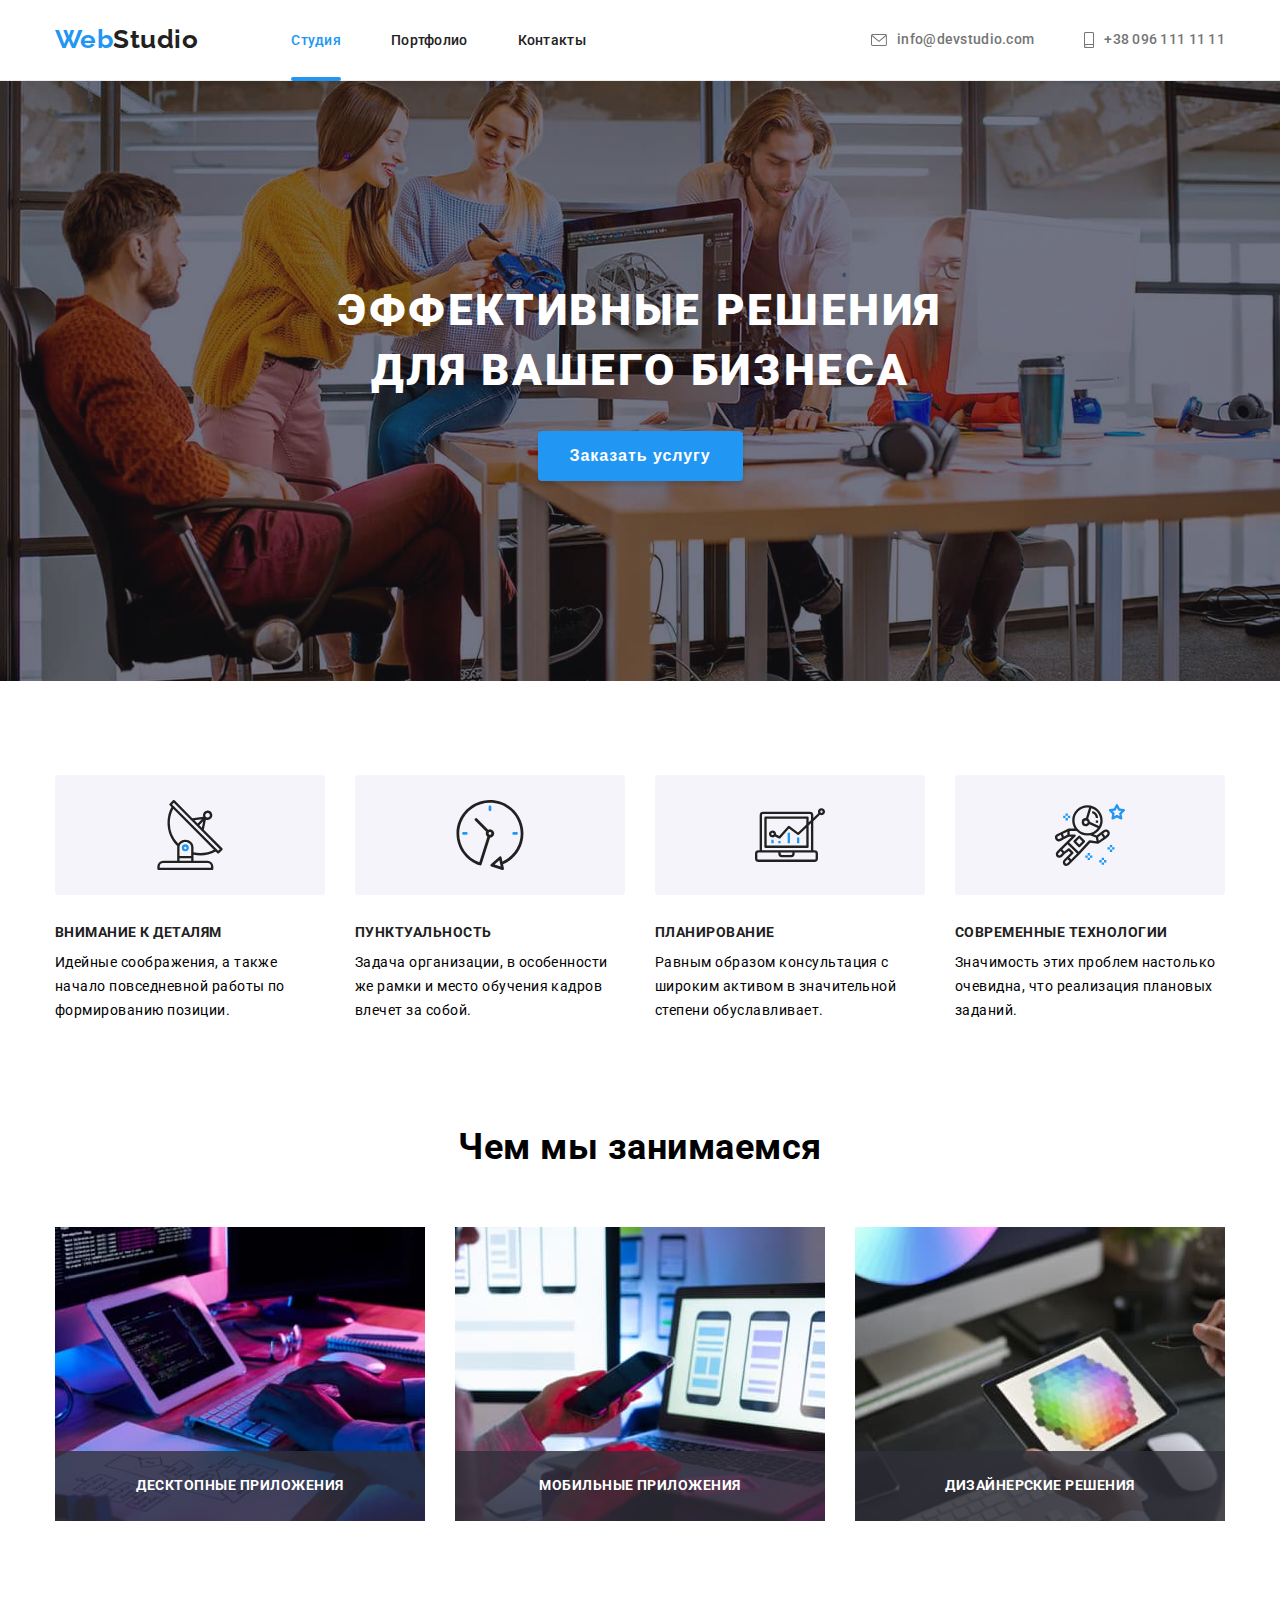
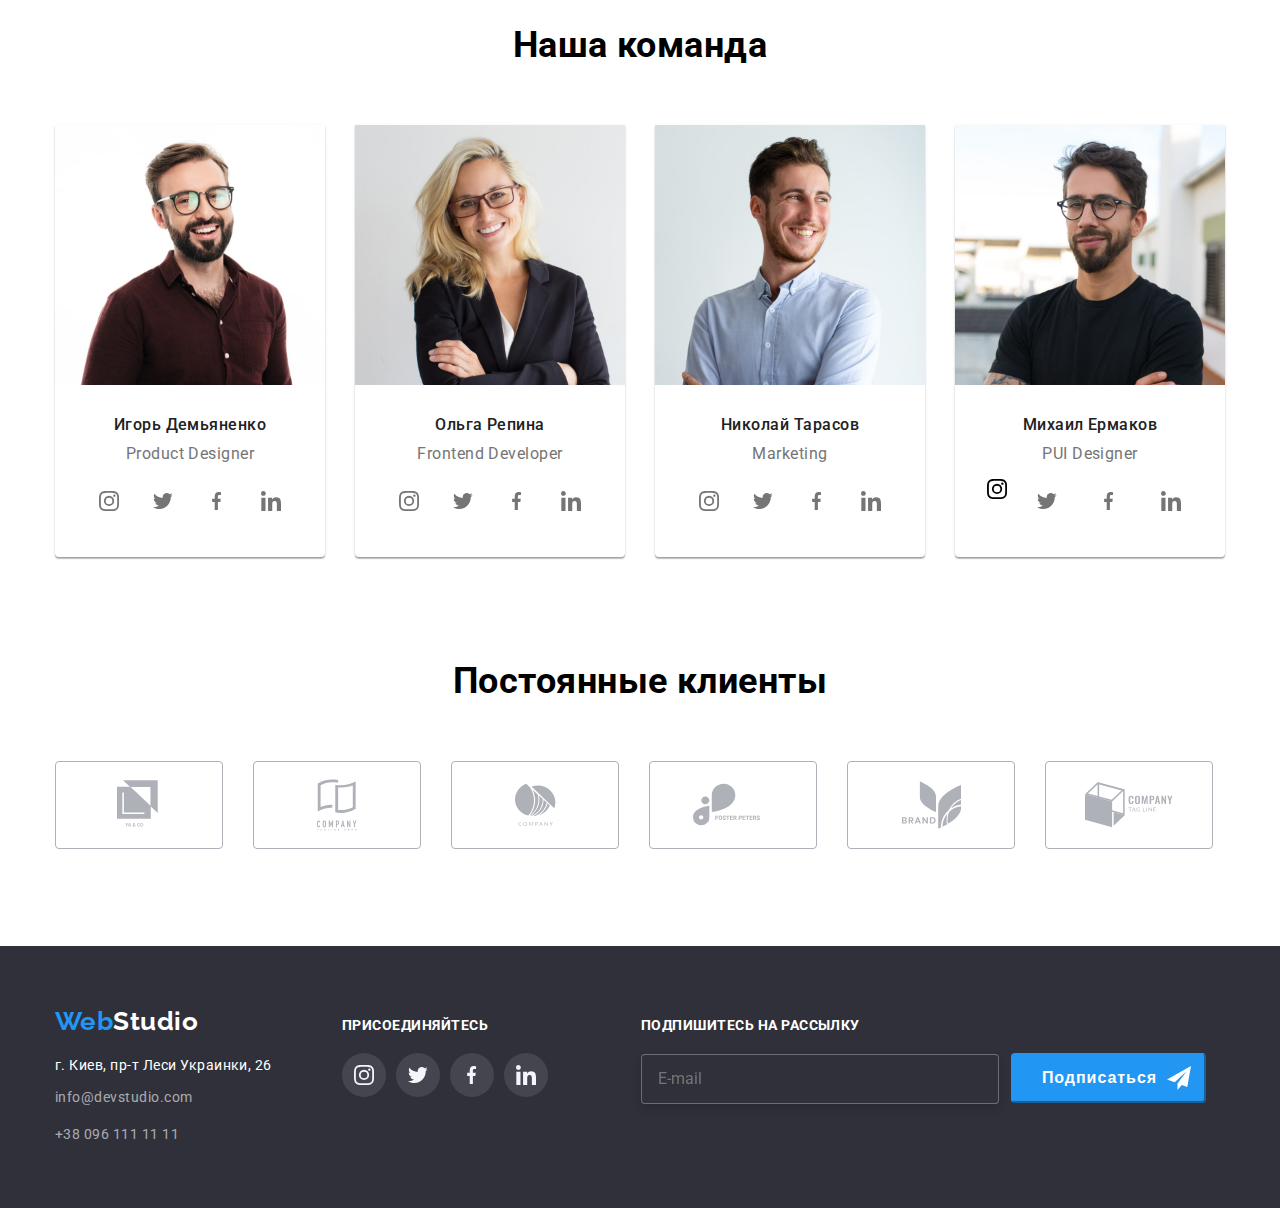
==== commit 6545dfb4: "Исправил замечания" ====
--- a/index.html
+++ b/index.html
@@ -102,7 +102,6 @@
         <section class="work">
             <div class="container">
                 <h2 class="work-title">Чем мы занимаемся</h2>
-                <div class="work-box">
                     <ul class="work-list">
                         <li class="work-line">
                             <img src="./images/work1.jpg" alt="Разрабатываем Веб-сайты">
@@ -119,40 +118,38 @@
                         </li>
                         
                     </ul>
-                </div>
             </div>
         </section>
 
-        <section class="section-staff">
+        <section class="staff">
             <div class="container">
-            <h2 class="title-staff">Наша команда</h2>
-                <div class="staff-box">
-                    <ul class="list-staff">
-                        <li class="li-staff">
+            <h2 class="staff-title">Наша команда</h2>
+                    <ul class="staff-list">
+                        <li class="staff-item">
                             <article class="staff-card">
                                 <div class="staff-tumb">
                                     <img src="./images/igor.jpg" alt="Фото Игоря Демьяненко" >
                                 </div>
                                 <div class="staff-description">
-                                    <h3 class="employee-title">Игорь Демьяненко</h3>
-                                    <p class="employee-position">Product Designer</p>
-                                    <ul class="icon-staff-box">
-                                        <li><a class="icon-btn" href="">
+                                    <h3 class="staff-name">Игорь Демьяненко</h3>
+                                    <p class="staff-position">Product Designer</p>
+                                    <ul class="contacts-box">
+                                        <li><a class="contacts-icon" href="">
                                             <svg class="icon-staff" width="20px" height="20px">
                                                 <use href="./images/sprite.svg#instagram"></use>
                                             </svg> 
                                         </a></li>
-                                        <li><a class="icon-btn" href="">
+                                        <li><a class="contacts-icon" href="">
                                             <svg class="icon-staff" width="20px" height="20px">
                                                 <use href="./images/sprite.svg#twitter"></use>
                                             </svg>
                                         </a></li>
-                                        <li><a class="icon-btn" href="">
+                                        <li><a class="contacts-icon" href="">
                                             <svg class="icon-staff" width="10px" height="20px">
                                                 <use href="./images/sprite.svg#facebook"></use>
                                             </svg>
                                         </a></li>
-                                        <li><a class="icon-btn" href="">
+                                        <li><a class="contacts-icon" href="">
                                             <svg class="icon-staff" width="20px" height="20px">
                                                 <use href="./images/sprite.svg#linkedin"></use>
                                             </svg>
@@ -161,32 +158,31 @@
                                 </div>
                              </article>
                         </li>
-                        <li class="li-staff">
+                        <li class="staff-item">
                             <article class="staff-card">
                                 <div class="staff-tumb">
                                     <img src="./images/olga.jpg" alt="Фото Ольги Репина">
                                 </div>
                                 <div class="staff-description">
-                                    <h3 class="employee-title">Ольга Репина</h3>
-                                    <p class="employee-position">Frontend Developer</p>
-                                    <ul class="icon-staff-box">
-                                        <li><a class="icon-btn" href="">
+                                    <h3 class="staff-name">Ольга Репина</h3>
+                                    <p class="staff-position">Frontend Developer</p>
+                                    <ul class="contacts-box">
+                                        <li><a class="contacts-icon">
                                             <svg class="icon-staff" width="20px" height="20px">
                                                 <use href="./images/sprite.svg#instagram"></use>
                                             </svg>
                                         </a></li>
-                                        <li><a class="icon-btn" href="">
+                                        <li><a class="contacts-icon">
                                             <svg class="icon-staff" width="20px" height="20px">
                                                 <use href="./images/sprite.svg#twitter"></use>
                                             </svg>
                                         </a></li>
-                                        <li>
-                                        <a class="icon-btn" href="">
+                                        <li><a class="contacts-icon">
                                             <svg class="icon-staff" width="10px" height="20px">
                                                 <use href="./images/sprite.svg#facebook"></use>
                                             </svg>
                                         </a></li>
-                                        <li><a class="icon-btn" href="">
+                                        <li><a class="contacts-icon">
                                             <svg class="icon-staff" width="20px" height="20px">
                                                 <use href="./images/sprite.svg#linkedin"></use>
                                             </svg>
@@ -195,31 +191,31 @@
                                 </div>
                             </article>
                         </li>
-                        <li class="li-staff">
+                        <li class="staff-item">
                             <article class="staff-card">
                                 <div class="staff-tumb">
                                   <img src="./images/nikolai.jpg" alt="Фото Николая Тарасов">
                                 </div>
                                 <div class="staff-description">
-                                    <h3 class="employee-title">Николай Тарасов</h3>
-                                    <p class="employee-position">Marketing</p>
-                                    <ul class="icon-staff-box">
-                                        <li><a class="icon-btn" href="">
+                                    <h3 class="staff-name">Николай Тарасов</h3>
+                                    <p class="staff-position">Marketing</p>
+                                    <ul class="contacts-box">
+                                        <li><a class="contacts-icon" href="">
                                             <svg class="icon-staff" width="20px" height="20px">
                                                 <use href="./images/sprite.svg#instagram"></use>
                                             </svg>
                                         </a></li>
-                                        <li><a class="icon-btn" href="">
+                                        <li><a class="contacts-icon" href="">
                                             <svg class="icon-staff" width="20px" height="20px">
                                                 <use href="./images/sprite.svg#twitter"></use>
                                             </svg>
                                         </a></li>
-                                        <li><a class="icon-btn" href="">
+                                        <li><a class="contacts-icon" href="">
                                             <svg class="icon-staff" width="10px" height="20px">
                                                 <use href="./images/sprite.svg#facebook"></use>
                                             </svg>
                                         </a></li>
-                                        <li><a class="icon-btn" href="">
+                                        <li><a class="contacts-icon" href="">
                                             <svg class="icon-staff" width="20px" height="20px">
                                                 <use href="./images/sprite.svg#linkedin"></use>
                                             </svg>
@@ -228,94 +224,89 @@
                                 </div>
                             </article>
                         </li>
-                        <li class="li-staff">
+                        <li class="staff-item">
                             <article class="staff-card">
                                 <div class="staff-tumb">                
                                  <img src="./images/mihail.jpg" alt="Фото Михаила Ермакова">
                                 </div>  
                                 <div class="staff-description">
-                                    <h3 class="employee-title">Михаил Ермаков</h3>
-                                    <p class="employee-position">PUI Designer</p>
-                                    <ul class="icon-staff-box">
-                                        <li> 
-                                            <a class="icon-btn" href="">
+                                    <h3 class="staff-name">Михаил Ермаков</h3>
+                                    <p class="staff-position">PUI Designer</p>
+                                    <ul class="contacts-box">
+                                        <li><a class="contacts-iconcontacts-icon">
                                             <svg class="icon-staff" width="20px" height="20px">
                                                 <use href="./images/sprite.svg#instagram"></use>
                                             </svg>
                                             </a>
                                         </li>
-                                        <li>
-                                            <a class="icon-btn" href="">
+                                        <li><a class="contacts-icon" href="">
                                             <svg class="icon-staff" width="20px" height="20px">
                                                 <use href="./images/sprite.svg#twitter"></use>
                                             </svg>
                                             </a>
                                         </li>
-                                        <li>
-                                            <a class="icon-btn" href="">
+                                        <li><a class="contacts-icon" href="">
                                                 <svg class="icon-staff" width="10px" height="20px">
                                                     <use href="./images/sprite.svg#facebook"></use>
                                                 </svg>
                                             </a>
                                         </li>
-                                    <li>
-                                        <a class="icon-btn" href="">
+                                        <li><a class="contacts-icon" href="">
                                             <svg class="icon-staff" width="20px" height="20px">
                                                 <use href="./images/sprite.svg#linkedin"></use>
                                             </svg>
                                         </a>
-                                    </li>
+                                        </li>
                                     </ul>
                                 </div>
                             </article> 
                         </li>
                     </ul>
                 </div>
-            </div>
         </section>
         <section class="clients">
             <div class="container">
                 <h2 class="title-clients">Постоянные клиенты</h2>
-                <div class="box-clients">
-                    <ul class="list-clients">
-                        <li class="item-clients">
-                            <a class="link-clients" href="">
-                                <svg class="icon-clients" width="45px" height="50px">
+                <div class="clients-box">
+                    <ul class="clients-list">
+                        <li class="clients-item">
+                            <a class="clients-link" href="">
+                                <svg class="clients-icon" width="45px" height="50px">
                                     <use href="./images/sprite.svg#logo1"></use>
                                 </svg>
                             </a>
                         </li>
-                        <li class="item-clients">
-                            <a class="link-clients" href="">
-                                <svg class="icon-clients" width="40px" height="52px">
+                        <li class="clients-item">
+                            <a class="clients-link" href="">
+                                <svg class="clients-icon" width="40px" height="52px">
                                     <use href="./images/sprite.svg#logo2"></use>
                                 </svg>
                             </a>
                         </li>
-                        <li class="item-clients">
-                            <a class="link-clients" href="">
-                                <svg class="icon-clients" width="41px" height="43px">
+                        <li class="clients-item">
+                            <a class="clients-link" href="">
+                                <svg class="clients-icon" width="41px" height="43px">
                                     <use href="./images/sprite.svg#logo3"></use>
                                 </svg>
                             </a>
                          </li>
-                        <li class="item-clients">
-                            <a class="link-clients" href="">
-                                <svg class="icon-clients" width="80px" height="42px">
+                        <li class="clients-item">
+                            <a class="clients-link" href="">
+                                <svg class="clients-icon" width="80px" height="42px">
                                     <use href="./images/sprite.svg#logo4"></use>
                                 </svg>
                             </a>
                         </li>
-                        <li class="item-clients">
-                            <a class="link-clients" href="">
-                                <svg class="icon-clients" width="59px" height="47px">
+                        <li class="clients-item">
+                            <a class="clients-link" href="">
+                                <svg class="clients-icon" width="59px" height="47px">
                                     <use href="./images/sprite.svg#logo5"></use>
                                 </svg>
                             </a>
                         </li>
-                        <li class="item-clients">
-                            <a class="link-clients" href="">
-                                <svg class="icon-clients" width="88px" height="45px">
+                        <li class="clients-item">
+                            <a class="clients-link" href="">
+                                <svg class="clients-icon" width="88px" height="45px">
                                     <use href="./images/sprite.svg#logo6"></use>
                                 </svg>
                             </a>
@@ -328,13 +319,13 @@
     <footer class="footer">
         <div class="container">
             <div class="footer-box">
-                <div class="address-footer">
+                <div>
                     <a class="logo" href="./index.html">
                         Web<span class="logo-footer">Studio</span>
                     </a>
                     <address class="address">
                     <p class="address-text">г. Киев, пр-т Леси Украинки, 26</p> 
-                    <ul class="address-ul">
+                    <ul>
                         <li><a class="footer-link " href="mailto:info@devstudio.com">info@devstudio.com</a></li>
                         <li><a class="footer-link " href="tel:+380961111111">+38 096 111 11 11</a></li>
                     </ul>
@@ -342,29 +333,29 @@
                 </div>  
                 <div class="join-foter">
                     <h2 class="join-title">присоединяйтесь</h2>
-                    <ul class="list-join">
-                        <li class="item-join">
+                    <ul class="join-list">
+                        <li class="join-item">
                             <a class="icon-footer" href="">
                                 <svg class="icon-staff" width="20px" height="20px">
                                     <use href="./images/sprite.svg#instagram"></use>
                                 </svg>
                             </a>
                         </li>
-                        <li class="item-join">
+                        <li class="join-item">
                             <a class="icon-footer" href="">
                                 <svg class="icon-staff" width="20px" height="20px">
                                     <use href="./images/sprite.svg#twitter"></use>
                                 </svg>
                             </a>
                         </li>
-                        <li class="item-join">
+                        <li class="join-item">
                             <a class="icon-footer" href="">
                                 <svg class="icon-staff" width="10px" height="20px">
                                     <use href="./images/sprite.svg#facebook"></use>
                                 </svg>
                             </a>
                         </li>
-                        <li class="item-join">
+                        <li class="join-item">
                             <a class="icon-footer" href="">
                                 <svg class="icon-staff" width="20px" height="20px">
                                     <use href="./images/sprite.svg#linkedin"></use>
@@ -378,9 +369,9 @@
                         Подпишитесь на рассылку
                         <input type="email" name="email" class="footer-input" placeholder="E-mail">
                     </label>
-                    <button type="submit" class="btn-footer-form">
+                    <button type="submit" class="footer-form-btn">
                         Подписаться
-                        <svg class="btn-icon-footer" width= "10px" height= "16px">
+                        <svg class="footer-btn-icon" width= "10px" height= "16px">
                             <use href="./images/sprite.svg#iconsend"></use>
                         </svg>
                     </button>
--- a/CSS/main.min.css
+++ b/CSS/main.min.css
@@ -1,2 +1,2 @@
-/*! modern-normalize v1.0.0 | MIT License | https://github.com/sindresorhus/modern-normalize */​ ​ ​ *,*::before,*::after{-webkit-box-sizing:border-box;box-sizing:border-box}​ ​ :root{-moz-tab-size:4;-o-tab-size:4;tab-size:4}​ ​ html{line-height:1.15;-webkit-text-size-adjust:100%}​ ​ ​ body{margin:0;padding:0}​ ​ body{font-family:system-ui,-apple-system,"Segoe UI",Roboto,Helvetica,Arial,sans-serif,"Apple Color Emoji","Segoe UI Emoji"}​ ​ ​ hr{height:0;color:inherit}​ ​ ​ abbr[title]{-webkit-text-decoration:underline dotted;text-decoration:underline dotted}​ ​ b,strong{font-weight:bolder}​ ​ code,kbd,samp,pre{font-family:ui-monospace, SFMono-Regular, Consolas, "Liberation Mono", Menlo, monospace;font-size:1em}​ ​ small{font-size:80%}​ ​ sub,sup{font-size:75%;line-height:0;position:relative;vertical-align:baseline}​ sub{bottom:-0.25em}​ sup{top:-0.5em}​ ​ ​ table{text-indent:0;border-color:inherit}​ ​ ​ button,input,optgroup,select,textarea{font-size:100%;line-height:1.15;margin:0}address{font-style:normal}​ ​ button,select{text-transform:none}​ ​ button,[type="button"],[type="reset"],[type="submit"]{-webkit-appearance:button}​ ​ ::-moz-focus-inner{border-style:none;padding:0}​ ​ :-moz-focusring{outline:1px dotted ButtonText}​ ​ :-moz-ui-invalid{box-shadow:none}​ ​ legend{padding:0}​ ​ progress{vertical-align:baseline}​ ​ ::-webkit-inner-spin-button,::-webkit-outer-spin-button{height:auto}​ ​ [type="search"]{-webkit-appearance:textfield;outline-offset:-2px}​ ​ ::-webkit-search-decoration{-webkit-appearance:none}​ ​ ::-webkit-file-upload-button{-webkit-appearance:button;font:inherit}​ ​ ​ summary{display:list-item}.body{font-family:Roboto, sans-serif;letter-spacing:0.03em;background-color:#FFFFFF;padding:0;margin:0}li{list-style-type:none;margin-left:0;padding-left:0}ul{margin:0;padding:0}.visually-hidden{position:absolute;width:1px;height:1px;margin:-1px;border:0;padding:0;white-space:nowrap;-webkit-clip-path:inset(100%);clip-path:inset(100%);clip:rect(0 0 0 0);overflow:hidden}h1,h2,h3,h4,h5,h6,p{margin:0;padding:0}.container{width:1170px;margin-left:auto;margin-right:auto;padding:0 15px}img{display:block;max-width:100%;height:auto}svg{display:block;max-width:100%;height:auto}a{text-decoration:none}.header{border-bottom:1px solid #ECECEC}.header .container{display:-webkit-box;display:-ms-flexbox;display:flex;-webkit-box-orient:horizontal;-webkit-box-direction:normal;-ms-flex-direction:row;flex-direction:row;-webkit-box-align:center;-ms-flex-align:center;align-items:center;-webkit-box-pack:justify;-ms-flex-pack:justify;justify-content:space-between;padding-top:24px;padding-bottom:25px}.nav-link{color:#212121;text-decoration:none;font-weight:500;font-size:14px;line-height:1.14;letter-spacing:0.02em;-webkit-transition:color 250ms cubic-bezier(0.4, 0, 0.2, 1);transition:color 250ms cubic-bezier(0.4, 0, 0.2, 1)}.nav-link:hover,.nav-link:focus{color:#2196F3;-webkit-transition:color 250ms cubic-bezier(0.4, 0, 0.2, 1);transition:color 250ms cubic-bezier(0.4, 0, 0.2, 1)}.nav-list{display:-webkit-box;display:-ms-flexbox;display:flex;-webkit-box-orient:horizontal;-webkit-box-direction:normal;-ms-flex-direction:row;flex-direction:row;-webkit-box-align:center;-ms-flex-align:center;align-items:center}.nav{display:-webkit-box;display:-ms-flexbox;display:flex;-webkit-box-orient:horizontal;-webkit-box-direction:normal;-ms-flex-direction:row;flex-direction:row}.nav .nav-line{margin-right:50px}.nav .nav-line:last-child{margin-right:0px}.nav-link.active{color:#2196F3;position:relative}.nav-link.active::after{content:'';position:absolute;left:0;margin-top:28px;display:block;width:100%;height:4px;background-color:#2196F3;border-radius:2px}.contacts-list{display:-webkit-box;display:-ms-flexbox;display:flex;-webkit-box-orient:horizontal;-webkit-box-direction:normal;-ms-flex-direction:row;flex-direction:row}.contacts-list .contacts-line{margin-left:50px}.contacts-list .contacts-line:first-child{margin-left:0px}.contacts-link{color:#757575;text-decoration:none;font-weight:500;font-size:14px;line-height:1.14;letter-spacing:0.02em;-webkit-transition:color 250ms cubic-bezier(0.4, 0, 0.2, 1);transition:color 250ms cubic-bezier(0.4, 0, 0.2, 1);display:-webkit-box;display:-ms-flexbox;display:flex;-webkit-box-pack:center;-ms-flex-pack:center;justify-content:center;-webkit-box-align:center;-ms-flex-align:center;align-items:center}.contacts-link:hover,.contacts-link:focus{color:#2196F3;-webkit-transition:color 250ms cubic-bezier(0.4, 0, 0.2, 1);transition:color 250ms cubic-bezier(0.4, 0, 0.2, 1)}.icon-contacts{margin-right:10px;fill:currentColor}.logo{color:#2196F3;text-decoration:none;font-family:Raleway, sans-serif;font-size:26px;font-weight:700;line-height:1.2;margin-right:93px}.logo .logo-text{color:#212121}.logo-footer{color:#fff}.footer .logo{margin-right:0}.section-hero{background-color:var(--bg-hero);max-width:1600px;max-height:600px;margin-left:auto;margin-right:auto;text-align:center;background-image:-webkit-gradient(linear, left top, right top, from(#2F303A40), to(#2F303A40)),url(../images/hero.jpg);background-image:linear-gradient(to right, #2F303A40, #2F303A40),url(../images/hero.jpg);background-size:cover;background-position:0  -150px}.hero{padding-top:200px;padding-bottom:200px}.title-hero{color:#fff;font-weight:900;font-size:44px;line-height:1.36;letter-spacing:0.06em;text-transform:uppercase}.order-button{text-align:center;display:inline-block;color:#fff;background-color:#2196F3;text-decoration:none;font-weight:700;font-size:16px;line-height:1.87;letter-spacing:0.06em;border-radius:4px;padding:10px 32px;margin-top:30px;overflow:visible;border:none;-webkit-box-shadow:0px 4px 4px rgba(0,0,0,0.15);box-shadow:0px 4px 4px rgba(0,0,0,0.15)}.section-description>.container{padding-top:94px}.description-list{display:-webkit-box;display:-ms-flexbox;display:flex;-ms-flex-wrap:wrap;flex-wrap:wrap;margin-top:calc(-1 * 30px);margin-left:calc(-1 * 30px)}.description-item{-ms-flex-preferred-size:calc(100% / 4 - 30px);flex-basis:calc(100% / 4 - 30px);margin-left:30px;margin-top:30px}.description-item .icon{margin-top:25px;margin-bottom:25px}.icon-frame-description{display:-webkit-box;display:-ms-flexbox;display:flex;-webkit-box-align:center;-ms-flex-align:center;align-items:center;-webkit-box-pack:center;-ms-flex-pack:center;justify-content:center;background-color:#F5F4FA;border-radius:4px;max-width:270px;max-height:120px}.title-description{text-transform:uppercase;color:#212121;font-weight:700;font-size:14px;line-height:1.14;margin-top:30px}.text-description{color:var(--text-color);font-size:14px;font-weight:400;line-height:1.71;margin-top:10px}.work .container{padding-top:94px;padding-bottom:94px}.work-title{color:var(--title-color);font-weight:700;font-size:36px;line-height:1.67;text-align:center}.work-box{display:inline-block;margin-top:50px}.work-list{display:-webkit-box;display:-ms-flexbox;display:flex;-ms-flex-wrap:wrap;flex-wrap:wrap;margin-top:calc(-1 * 30px);margin-left:calc(-1 * 30px)}.work-line{-ms-flex-preferred-size:calc(100% / 3 - 30px);flex-basis:calc(100% / 3 - 30px);margin-top:30px;margin-left:30px;position:relative;width:370px;height:294px}.work-text{position:absolute;width:100%;left:0;bottom:0;font-weight:700;font-size:14px;line-height:1.14;color:#fff;background-color:rgba(47,48,58,0.8);padding:27px 0;text-align:center;text-transform:uppercase}.section-staff{max-width:1600px;margin-left:auto;margin-right:auto;background-color:#F5F4FA}.section-staff>.container{padding-top:94px;padding-bottom:94px}.title-staff{color:var(--title-color);font-weight:700;font-size:36px;line-height:1.67;text-align:center}.staff-box{display:inline-block;margin-top:50px}.list-staff{display:-webkit-box;display:-ms-flexbox;display:flex;-ms-flex-wrap:wrap;flex-wrap:wrap;margin-top:calc(-1 * 30px);margin-left:calc(-1 * 30px)}.li-staff{-ms-flex-preferred-size:calc(100% / 4 - 30px);flex-basis:calc(100% / 4 - 30px);margin-left:30px;margin-top:30px;background-color:#FFFFFF;border-radius:0px 0px 4px 4px;-webkit-box-shadow:0px 1px 3px rgba(0,0,0,0.12),0px 1px 1px rgba(0,0,0,0.14),0px 2px 1px rgba(0,0,0,0.2);box-shadow:0px 1px 3px rgba(0,0,0,0.12),0px 1px 1px rgba(0,0,0,0.14),0px 2px 1px rgba(0,0,0,0.2);max-width:270px}.staff-tumb{width:270px;height:auto}.staff-description{padding:30px 32px}.employee-title{color:#212121;font-weight:500;font-size:16px;line-height:1.19;text-align:center}.employee-position{color:#757575;font-weight:400;font-size:16px;line-height:1.19;text-align:center;margin-top:10px}.icon-staff-box{display:-webkit-box;display:-ms-flexbox;display:flex;-webkit-box-pack:justify;-ms-flex-pack:justify;justify-content:space-between;margin-top:16px}.icon-btn{display:-webkit-inline-box;display:-ms-inline-flexbox;display:inline-flex;-webkit-box-pack:center;-ms-flex-pack:center;justify-content:center;width:44px;height:44px;border-radius:50%;color:#757575;-webkit-transition:color 250ms cubic-bezier(0.4, 0, 0.2, 1),background-color 250ms cubic-bezier(0.4, 0, 0.2, 1);transition:color 250ms cubic-bezier(0.4, 0, 0.2, 1),background-color 250ms cubic-bezier(0.4, 0, 0.2, 1)}.icon-btn:hover,.icon-btn:focus{background-color:#2196F3;color:#F5F4FA;-webkit-transition:color 250ms cubic-bezier(0.4, 0, 0.2, 1),background-color 250ms cubic-bezier(0.4, 0, 0.2, 1);transition:color 250ms cubic-bezier(0.4, 0, 0.2, 1),background-color 250ms cubic-bezier(0.4, 0, 0.2, 1)}.icon-staff{fill:currentColor}.clients .container{padding-top:94px;padding-bottom:94px}.title-clients{color:var(--title-color);font-weight:700;font-size:36px;line-height:1.67;text-align:center}.box-clients{display:inline-block;margin-top:50px}.list-clients{display:-webkit-box;display:-ms-flexbox;display:flex;-ms-flex-wrap:wrap;flex-wrap:wrap;-webkit-box-pack:justify;-ms-flex-pack:justify;justify-content:space-between;margin-top:calc(-1 * 30px);margin-left:calc(-1 * 30px)}.item-clients{display:-webkit-box;display:-ms-flexbox;display:flex;-webkit-box-pack:center;-ms-flex-pack:center;justify-content:center;-ms-flex-preferred-size:calc(100% / 6 - 30px);flex-basis:calc(100% / 6 - 30px);margin-left:30px;margin-top:30px;padding:0}.link-clients{width:166px;height:86px;display:-webkit-box;display:-ms-flexbox;display:flex;-webkit-box-pack:center;-ms-flex-pack:center;justify-content:center;border:1px solid #AFB1B8;border-radius:4px;color:#AFB1B8;-webkit-transition:color 250ms cubic-bezier(0.4, 0, 0.2, 1),border-color 250ms cubic-bezier(0.4, 0, 0.2, 1);transition:color 250ms cubic-bezier(0.4, 0, 0.2, 1),border-color 250ms cubic-bezier(0.4, 0, 0.2, 1)}.link-clients:hover{border-color:#2196F3;color:#2196F3;-webkit-transition:color 250ms cubic-bezier(0.4, 0, 0.2, 1),border-color 250ms cubic-bezier(0.4, 0, 0.2, 1);transition:color 250ms cubic-bezier(0.4, 0, 0.2, 1),border-color 250ms cubic-bezier(0.4, 0, 0.2, 1)}.icon-clients{fill:currentColor}.footer{background-color:#2F303A;padding-top:60px;padding-bottom:60px}.footer .logo{margin-right:0}.footer-box{display:-webkit-box;display:-ms-flexbox;display:flex;-webkit-box-align:baseline;-ms-flex-align:baseline;align-items:baseline}.address{margin-top:20px}.address-text{color:#fff;font-weight:400;font-size:14px;line-height:1.19}.footer-link{display:block;color:rgba(255,255,255,0.6);text-decoration:none;font-weight:400;font-size:14px;line-height:2;margin-top:9px}.join-foter{padding:0;margin-left:70px}.join-title{color:#fff;font-weight:700;font-size:14px;line-height:1.17;text-transform:uppercase}.list-join{display:-webkit-inline-box;display:-ms-inline-flexbox;display:inline-flex;margin-top:20px}.item-join{margin-right:10px}.item-join:last-child{margin-right:0px}.icon-footer{display:-webkit-inline-box;display:-ms-inline-flexbox;display:inline-flex;-webkit-box-pack:center;-ms-flex-pack:center;justify-content:center;width:44px;height:44px;border-radius:50%;color:#F5F4FA;background-color:rgba(255,255,255,0.1);-webkit-transition:background-color 250ms cubic-bezier(0.4, 0, 0.2, 1),color 250ms cubic-bezier(0.4, 0, 0.2, 1);transition:background-color 250ms cubic-bezier(0.4, 0, 0.2, 1),color 250ms cubic-bezier(0.4, 0, 0.2, 1)}.icon-footer:hover,.icon-footer:focus{background-color:#2196F3;color:#F5F4FA;-webkit-transition:background-color 250ms cubic-bezier(0.4, 0, 0.2, 1),color 250ms cubic-bezier(0.4, 0, 0.2, 1);transition:background-color 250ms cubic-bezier(0.4, 0, 0.2, 1),color 250ms cubic-bezier(0.4, 0, 0.2, 1)}.footer-form{display:-webkit-inline-box;display:-ms-inline-flexbox;display:inline-flex;-webkit-box-pack:start;-ms-flex-pack:start;justify-content:flex-start;font-size:14px;line-height:1.14;font-weight:700;text-transform:uppercase;color:#fff;margin-left:93px}.footer-form input{color:#fff;background-color:#2F303A}.footer-lable{width:358px}.footer-input{width:100%;height:50px;padding-left:16px;margin-top:20px;font-family:Roboto, sans-serif;font-size:16px;line-height:1.25;font-weight:400;border:1px solid rgba(255,255,255,0.3);-webkit-box-sizing:border-box;box-sizing:border-box;border-radius:4px;-webkit-filter:drop-shadow(0px 4px 4px rgba(0,0,0,0.15));filter:drop-shadow(0px 4px 4px rgba(0,0,0,0.15));background-color:#2F303A}.btn-footer-form{display:-webkit-box;display:-ms-flexbox;display:flex;-webkit-box-orient:horizontal;-webkit-box-direction:normal;-ms-flex-direction:row;flex-direction:row;-webkit-box-align:center;-ms-flex-align:center;align-items:center;height:50px;font-size:16px;line-height:1.87;font-weight:700;letter-spacing:0.06em;text-align:center;color:#fff;background-color:#2196F3;padding:10px 13px 10px 29px;margin-left:12px;margin-top:35px;border-radius:4px;border-color:#2196F3;cursor:pointer}.btn-icon-footer{display:block;margin-left:10px;width:24px;height:24px;fill:#fff}.backdrop{position:fixed;z-index:10;top:0;left:0;width:100%;height:100%;background-color:rgba(0,0,0,0.2);opacity:1;visibility:visible;-webkit-transition:opacity 250ms cubic-bezier(0.4, 0, 0.2, 1);transition:opacity 250ms cubic-bezier(0.4, 0, 0.2, 1)}.backdrop.is-hidden{opacity:0;pointer-events:none}.backdrop.is-hidden .modal{-webkit-transform:translate(-50%, -50%) scale(0.4);transform:translate(-50%, -50%) scale(0.4)}.modal{display:inline-block;-webkit-box-sizing:border-box;box-sizing:border-box;position:absolute;top:50%;left:50%;max-width:528px;width:100%;max-height:100vh;padding:40px;background-color:#fff;overflow-y:auto;-webkit-transform:translate(-50%, -50%) scale(1);transform:translate(-50%, -50%) scale(1);-webkit-transition:-webkit-transform 250ms cubic-bezier(0.4, 0, 0.2, 1);transition:-webkit-transform 250ms cubic-bezier(0.4, 0, 0.2, 1);transition:transform 250ms cubic-bezier(0.4, 0, 0.2, 1);transition:transform 250ms cubic-bezier(0.4, 0, 0.2, 1), -webkit-transform 250ms cubic-bezier(0.4, 0, 0.2, 1)}.modal-btn-close{position:absolute;right:8px;top:8px;-webkit-box-sizing:border-box;box-sizing:border-box;width:30px;height:30px;padding:0;background-color:#fff;border:1px solid rgba(0,0,0,0.1);border-radius:50%;outline:none;overflow:hidden}.modal-btn-close:hover .icon-btn-close{fill:#2196F3;-webkit-transition:fill 250ms cubic-bezier(0.4, 0, 0.2, 1);transition:fill 250ms cubic-bezier(0.4, 0, 0.2, 1)}.icon-btn-close{height:11px;fill:currentColor;-webkit-transition:fill 250ms cubic-bezier(0.4, 0, 0.2, 1);transition:fill 250ms cubic-bezier(0.4, 0, 0.2, 1)}.modal-title{font-size:20px;line-height:1.15;font-weight:700;text-align:center;margin-bottom:12px}.modal-field{position:relative;font-size:12px;line-height:1.17;font-weight:400;color:#757575}.modal-input{display:block;width:calc(100% - 42px);height:40px;padding:0;padding-left:42px;margin-bottom:10px;border:1px solid rgba(33,33,33,0.2);border-radius:4px;-webkit-transition:border 250ms cubic-bezier(0.4, 0, 0.2, 1);transition:border 250ms cubic-bezier(0.4, 0, 0.2, 1)}.modal-input:focus{outline:none;border:1px solid #2196F3;-webkit-transition:border 250ms cubic-bezier(0.4, 0, 0.2, 1);transition:border 250ms cubic-bezier(0.4, 0, 0.2, 1)}.modal-input:focus+.icon-modal{fill:#2196F3;-webkit-transition:fill 250ms cubic-bezier(0.4, 0, 0.2, 1);transition:fill 250ms cubic-bezier(0.4, 0, 0.2, 1)}.modal-group{display:block;margin-bottom:4px}.icon-modal{position:absolute;display:block;left:12px;top:30px;min-width:18px;height:18px;fill:#212121;-webkit-transition:fill 250ms cubic-bezier(0.4, 0, 0.2, 1);transition:fill 250ms cubic-bezier(0.4, 0, 0.2, 1)}.modal-input.comit{padding:12px 16px;height:100%;width:calc(100% - 32px);margin-bottom:0}textarea{resize:none;font-family:Roboto, sans-serif}textarea::-webkit-input-placeholder{font-size:14px;line-height:1.14;font-weight:400;color:rgba(117,117,117,0.5)}textarea:-ms-input-placeholder{font-size:14px;line-height:1.14;font-weight:400;color:rgba(117,117,117,0.5)}textarea::-ms-input-placeholder{font-size:14px;line-height:1.14;font-weight:400;color:rgba(117,117,117,0.5)}textarea::placeholder{font-size:14px;line-height:1.14;font-weight:400;color:rgba(117,117,117,0.5)}.checkbox-polici{position:relative;display:block;text-align:center;font-size:14px;line-height:1.71;font-weight:400;color:#757575;margin-top:20px;margin-bottom:30px;padding-left:30px;cursor:pointer}.contract-terms{text-decoration:underline;color:#2196F3}.checkbox{position:absolute;width:1px;height:1px;margin:-1px;border:0;padding:0;white-space:nowrap;-webkit-clip-path:inset(100%);clip-path:inset(100%);clip:rect(0 0 0 0);overflow:hidden;padding-left:25px}.checkbox:checked ~ .icon-checkbox{display:block;fill:#fff;background-color:#2196F3;border:2px solid #2196F3}.icon-checkbox{display:inline-block;position:absolute;width:16px;height:15px;left:10px;top:50%;border-radius:2px;border:2px solid #212121;fill:#fff;-webkit-transform:translateY(-50%);transform:translateY(-50%);-o-object-fit:fill;object-fit:fill}.btn-submit-modal{font-family:Roboto, sans-serif;font-size:16px;line-height:1.87;font-weight:700;letter-spacing:0.06em;padding:10px 55px;-webkit-box-shadow:0px 4px 4px rgba(0,0,0,0.15);box-shadow:0px 4px 4px rgba(0,0,0,0.15);border-radius:4px;border-color:#2196F3;background-color:#2196F3;color:#fff;cursor:pointer;overflow:visible;border:none}.submit-box{display:-webkit-box;display:-ms-flexbox;display:flex;-webkit-box-pack:center;-ms-flex-pack:center;justify-content:center}.btn-link{color:#212121;background-color:#F5F4FA;font-family:inherit;font-style:normal;font-weight:500;font-size:16px;line-height:1.62;letter-spacing:0.03em;text-align:center;border-radius:4px;padding:6px 22px;cursor:pointer;border:none;-webkit-transition:background-color 250ms cubic-bezier(0.4, 0, 0.2, 1),color 250ms cubic-bezier(0.4, 0, 0.2, 1),-webkit-box-shadow 250ms cubic-bezier(0.4, 0, 0.2, 1);transition:background-color 250ms cubic-bezier(0.4, 0, 0.2, 1),color 250ms cubic-bezier(0.4, 0, 0.2, 1),-webkit-box-shadow 250ms cubic-bezier(0.4, 0, 0.2, 1);transition:box-shadow 250ms cubic-bezier(0.4, 0, 0.2, 1),background-color 250ms cubic-bezier(0.4, 0, 0.2, 1),color 250ms cubic-bezier(0.4, 0, 0.2, 1);transition:box-shadow 250ms cubic-bezier(0.4, 0, 0.2, 1),background-color 250ms cubic-bezier(0.4, 0, 0.2, 1),color 250ms cubic-bezier(0.4, 0, 0.2, 1),-webkit-box-shadow 250ms cubic-bezier(0.4, 0, 0.2, 1)}.btn-link:hover,.btn-link:focus{color:#fff;background-color:#2196F3;outline:none;-webkit-box-shadow:0px 3px 1px rgba(0,0,0,0.1),0px 1px 2px rgba(0,0,0,0.08),0px 2px 2px rgba(0,0,0,0.12);box-shadow:0px 3px 1px rgba(0,0,0,0.1),0px 1px 2px rgba(0,0,0,0.08),0px 2px 2px rgba(0,0,0,0.12);-webkit-transition:background-color 250ms cubic-bezier(0.4, 0, 0.2, 1),color 250ms cubic-bezier(0.4, 0, 0.2, 1),-webkit-box-shadow 250ms cubic-bezier(0.4, 0, 0.2, 1);transition:background-color 250ms cubic-bezier(0.4, 0, 0.2, 1),color 250ms cubic-bezier(0.4, 0, 0.2, 1),-webkit-box-shadow 250ms cubic-bezier(0.4, 0, 0.2, 1);transition:box-shadow 250ms cubic-bezier(0.4, 0, 0.2, 1),background-color 250ms cubic-bezier(0.4, 0, 0.2, 1),color 250ms cubic-bezier(0.4, 0, 0.2, 1);transition:box-shadow 250ms cubic-bezier(0.4, 0, 0.2, 1),background-color 250ms cubic-bezier(0.4, 0, 0.2, 1),color 250ms cubic-bezier(0.4, 0, 0.2, 1),-webkit-box-shadow 250ms cubic-bezier(0.4, 0, 0.2, 1)}.btn-link.autofocus{color:#fff;background-color:#2196F3}.btn-filter{margin-top:94px}.btn-list{display:-webkit-box;display:-ms-flexbox;display:flex;-webkit-box-pack:center;-ms-flex-pack:center;justify-content:center}.btn-line{margin-right:8px}.btn-line:last-child{margin-right:0px}.program-box{padding-top:50px;padding-bottom:94px}.program-title{color:#212121;font-style:normal;font-weight:700;font-size:18px;line-height:2;letter-spacing:0.06em}.program-type{color:#757575;font-style:normal;font-weight:400;font-size:16px;line-height:1.87;margin-top:4px}.program-list{display:-webkit-box;display:-ms-flexbox;display:flex;-ms-flex-wrap:wrap;flex-wrap:wrap;margin-top:calc(-1 * 30px);margin-left:calc(-1 * 30px)}.program-item{-ms-flex-preferred-size:calc(100% / 3 - 30px);flex-basis:calc(100% / 3 - 30px);margin-top:30px;margin-left:30px;-webkit-transition:-webkit-box-shadow 250ms cubic-bezier(0.4, 0, 0.2, 1);transition:-webkit-box-shadow 250ms cubic-bezier(0.4, 0, 0.2, 1);transition:box-shadow 250ms cubic-bezier(0.4, 0, 0.2, 1);transition:box-shadow 250ms cubic-bezier(0.4, 0, 0.2, 1), -webkit-box-shadow 250ms cubic-bezier(0.4, 0, 0.2, 1)}.program-item:hover,.program-item:focus{cursor:pointer;-webkit-box-shadow:0px 1px 1px rgba(0,0,0,0.12),0px 4px 4px rgba(0,0,0,0.06),1px 4px 6px rgba(0,0,0,0.16);box-shadow:0px 1px 1px rgba(0,0,0,0.12),0px 4px 4px rgba(0,0,0,0.06),1px 4px 6px rgba(0,0,0,0.16);-webkit-transition:-webkit-box-shadow 250ms cubic-bezier(0.4, 0, 0.2, 1);transition:-webkit-box-shadow 250ms cubic-bezier(0.4, 0, 0.2, 1);transition:box-shadow 250ms cubic-bezier(0.4, 0, 0.2, 1);transition:box-shadow 250ms cubic-bezier(0.4, 0, 0.2, 1), -webkit-box-shadow 250ms cubic-bezier(0.4, 0, 0.2, 1)}.program-item:hover .overflow-program{opacity:1;-webkit-transform:translateY(0);transform:translateY(0);-webkit-transition:opacity 250ms cubic-bezier(0.4, 0, 0.2, 1),-webkit-transform 250ms cubic-bezier(0.4, 0, 0.2, 1);transition:opacity 250ms cubic-bezier(0.4, 0, 0.2, 1),-webkit-transform 250ms cubic-bezier(0.4, 0, 0.2, 1);transition:transform 250ms cubic-bezier(0.4, 0, 0.2, 1),opacity 250ms cubic-bezier(0.4, 0, 0.2, 1);transition:transform 250ms cubic-bezier(0.4, 0, 0.2, 1),opacity 250ms cubic-bezier(0.4, 0, 0.2, 1),-webkit-transform 250ms cubic-bezier(0.4, 0, 0.2, 1);overflow:auto}.progpam-description{border-style:solid;border-width:1px;border-color:#EEEEEE;padding:20px 24px}.program-imgdiv{position:relative;overflow:hidden}.overflow-program{position:absolute;background-color:rgba(33,150,243,0.9);left:0;bottom:0;width:100%;height:100%;opacity:0;-webkit-transform:translateY(100%);transform:translateY(100%);-webkit-transition:opacity 250ms cubic-bezier(0.4, 0, 0.2, 1),-webkit-transform 250ms cubic-bezier(0.4, 0, 0.2, 1);transition:opacity 250ms cubic-bezier(0.4, 0, 0.2, 1),-webkit-transform 250ms cubic-bezier(0.4, 0, 0.2, 1);transition:transform 250ms cubic-bezier(0.4, 0, 0.2, 1),opacity 250ms cubic-bezier(0.4, 0, 0.2, 1);transition:transform 250ms cubic-bezier(0.4, 0, 0.2, 1),opacity 250ms cubic-bezier(0.4, 0, 0.2, 1),-webkit-transform 250ms cubic-bezier(0.4, 0, 0.2, 1)}.program-text{font-style:normal;font-weight:400;font-size:18px;line-height:1.56;color:#fff;padding:63px 24px}
+/*! modern-normalize v1.0.0 | MIT License | https://github.com/sindresorhus/modern-normalize */​ ​ ​ *,*::before,*::after{-webkit-box-sizing:border-box;box-sizing:border-box}​ ​ :root{-moz-tab-size:4;-o-tab-size:4;tab-size:4}​ ​ html{line-height:1.15;-webkit-text-size-adjust:100%}​ ​ ​ body{margin:0;padding:0}​ ​ body{font-family:system-ui,-apple-system,"Segoe UI",Roboto,Helvetica,Arial,sans-serif,"Apple Color Emoji","Segoe UI Emoji"}​ ​ ​ hr{height:0;color:inherit}​ ​ ​ abbr[title]{-webkit-text-decoration:underline dotted;text-decoration:underline dotted}​ ​ b,strong{font-weight:bolder}​ ​ code,kbd,samp,pre{font-family:ui-monospace, SFMono-Regular, Consolas, "Liberation Mono", Menlo, monospace;font-size:1em}​ ​ small{font-size:80%}​ ​ sub,sup{font-size:75%;line-height:0;position:relative;vertical-align:baseline}​ sub{bottom:-0.25em}​ sup{top:-0.5em}​ ​ ​ table{text-indent:0;border-color:inherit}​ ​ ​ button,input,optgroup,select,textarea{font-size:100%;line-height:1.15;margin:0}address{font-style:normal}​ ​ button,select{text-transform:none}​ ​ button,[type="button"],[type="reset"],[type="submit"]{-webkit-appearance:button}​ ​ ::-moz-focus-inner{border-style:none;padding:0}​ ​ :-moz-focusring{outline:1px dotted ButtonText}​ ​ :-moz-ui-invalid{box-shadow:none}​ ​ legend{padding:0}​ ​ progress{vertical-align:baseline}​ ​ ::-webkit-inner-spin-button,::-webkit-outer-spin-button{height:auto}​ ​ [type="search"]{-webkit-appearance:textfield;outline-offset:-2px}​ ​ ::-webkit-search-decoration{-webkit-appearance:none}​ ​ ::-webkit-file-upload-button{-webkit-appearance:button;font:inherit}​ ​ ​ summary{display:list-item}.body{font-family:Roboto, sans-serif;letter-spacing:0.03em;background-color:#FFFFFF;padding:0;margin:0}li{list-style-type:none;margin-left:0;padding-left:0}ul{margin:0;padding:0}.visually-hidden{position:absolute;width:1px;height:1px;margin:-1px;border:0;padding:0;white-space:nowrap;-webkit-clip-path:inset(100%);clip-path:inset(100%);clip:rect(0 0 0 0);overflow:hidden}h1,h2,h3,h4,h5,h6,p{margin:0;padding:0}.container{width:1170px;margin-left:auto;margin-right:auto;padding:0 15px}img{display:block;max-width:100%;height:auto}svg{display:block;max-width:100%;height:auto}a{text-decoration:none}.header{border-bottom:1px solid #ECECEC}.header .container{display:-webkit-box;display:-ms-flexbox;display:flex;-webkit-box-orient:horizontal;-webkit-box-direction:normal;-ms-flex-direction:row;flex-direction:row;-webkit-box-align:center;-ms-flex-align:center;align-items:center;-webkit-box-pack:justify;-ms-flex-pack:justify;justify-content:space-between;padding-top:24px;padding-bottom:25px}.nav-link{color:#212121;text-decoration:none;font-weight:500;font-size:14px;line-height:1.14;letter-spacing:0.02em;-webkit-transition:color 250ms cubic-bezier(0.4, 0, 0.2, 1);transition:color 250ms cubic-bezier(0.4, 0, 0.2, 1)}.nav-link:hover,.nav-link:focus{color:#2196F3;-webkit-transition:color 250ms cubic-bezier(0.4, 0, 0.2, 1);transition:color 250ms cubic-bezier(0.4, 0, 0.2, 1)}.nav-list{display:-webkit-box;display:-ms-flexbox;display:flex;-webkit-box-orient:horizontal;-webkit-box-direction:normal;-ms-flex-direction:row;flex-direction:row;-webkit-box-align:center;-ms-flex-align:center;align-items:center}.nav{display:-webkit-box;display:-ms-flexbox;display:flex;-webkit-box-orient:horizontal;-webkit-box-direction:normal;-ms-flex-direction:row;flex-direction:row}.nav .nav-line{margin-right:50px}.nav .nav-line:last-child{margin-right:0px}.nav-link.active{color:#2196F3;position:relative}.nav-link.active::after{content:'';position:absolute;left:0;margin-top:28px;display:block;width:100%;height:4px;background-color:#2196F3;border-radius:2px}.contacts-list{display:-webkit-box;display:-ms-flexbox;display:flex;-webkit-box-orient:horizontal;-webkit-box-direction:normal;-ms-flex-direction:row;flex-direction:row}.contacts-list .contacts-line{margin-left:50px}.contacts-list .contacts-line:first-child{margin-left:0px}.contacts-link{color:#757575;text-decoration:none;font-weight:500;font-size:14px;line-height:1.14;letter-spacing:0.02em;-webkit-transition:color 250ms cubic-bezier(0.4, 0, 0.2, 1);transition:color 250ms cubic-bezier(0.4, 0, 0.2, 1);display:-webkit-box;display:-ms-flexbox;display:flex;-webkit-box-pack:center;-ms-flex-pack:center;justify-content:center;-webkit-box-align:center;-ms-flex-align:center;align-items:center}.contacts-link:hover,.contacts-link:focus{color:#2196F3;-webkit-transition:color 250ms cubic-bezier(0.4, 0, 0.2, 1);transition:color 250ms cubic-bezier(0.4, 0, 0.2, 1)}.icon-contacts{margin-right:10px;fill:currentColor}.logo{color:#2196F3;text-decoration:none;font-family:Raleway, sans-serif;font-size:26px;font-weight:700;line-height:1.2;margin-right:93px}.logo .logo-text{color:#212121}.logo-footer{color:#fff}.footer .logo{margin-right:0}.section-hero{background-color:var(--bg-hero);max-width:1600px;max-height:600px;margin-left:auto;margin-right:auto;text-align:center;background-image:-webkit-gradient(linear, left top, right top, from(#2F303A40), to(#2F303A40)),url(../images/hero.jpg);background-image:linear-gradient(to right, #2F303A40, #2F303A40),url(../images/hero.jpg);background-size:cover;background-position:0  -150px}.hero{padding-top:200px;padding-bottom:200px}.title-hero{color:#fff;font-weight:900;font-size:44px;line-height:1.36;letter-spacing:0.06em;text-transform:uppercase}.order-button{text-align:center;display:inline-block;color:#fff;background-color:#2196F3;text-decoration:none;font-weight:700;font-size:16px;line-height:1.87;letter-spacing:0.06em;border-radius:4px;padding:10px 32px;margin-top:30px;overflow:visible;border:none;-webkit-box-shadow:0px 4px 4px rgba(0,0,0,0.15);box-shadow:0px 4px 4px rgba(0,0,0,0.15)}.section-description>.container{padding-top:94px}.description-list{display:-webkit-box;display:-ms-flexbox;display:flex;-ms-flex-wrap:wrap;flex-wrap:wrap;margin-top:calc(-1 * 30px);margin-left:calc(-1 * 30px)}.description-item{-ms-flex-preferred-size:calc(100% / 4 - 30px);flex-basis:calc(100% / 4 - 30px);margin-left:30px;margin-top:30px}.description-item .icon{margin-top:25px;margin-bottom:25px}.icon-frame-description{display:-webkit-box;display:-ms-flexbox;display:flex;-webkit-box-align:center;-ms-flex-align:center;align-items:center;-webkit-box-pack:center;-ms-flex-pack:center;justify-content:center;background-color:#F5F4FA;border-radius:4px;max-width:270px;max-height:120px}.title-description{text-transform:uppercase;color:#212121;font-weight:700;font-size:14px;line-height:1.14;margin-top:30px}.text-description{color:var(--text-color);font-size:14px;font-weight:400;line-height:1.71;margin-top:10px}.work .container{padding-top:94px;padding-bottom:94px}.work-title{color:var(--title-color);font-weight:700;font-size:36px;line-height:1.67;text-align:center;margin-bottom:50px}.work-list{display:-webkit-box;display:-ms-flexbox;display:flex;-ms-flex-wrap:wrap;flex-wrap:wrap;margin-top:calc(-1 * 30px);margin-left:calc(-1 * 30px)}.work-line{-ms-flex-preferred-size:calc(100% / 3 - 30px);flex-basis:calc(100% / 3 - 30px);margin-top:30px;margin-left:30px;position:relative;width:370px;height:294px}.work-text{position:absolute;width:100%;left:0;bottom:0;font-weight:700;font-size:14px;line-height:1.14;color:#fff;background-color:rgba(47,48,58,0.8);padding:27px 0;text-align:center;text-transform:uppercase}.section-staff{max-width:1600px;margin-left:auto;margin-right:auto;background-color:#F5F4FA}.section-staff>.container{padding-top:94px;padding-bottom:94px}.staff-title{color:var(--title-color);font-weight:700;font-size:36px;line-height:1.67;text-align:center;margin-bottom:50px}.staff-list{display:-webkit-box;display:-ms-flexbox;display:flex;-ms-flex-wrap:wrap;flex-wrap:wrap;margin-top:calc(-1 * 30px);margin-left:calc(-1 * 30px)}.staff-item{-ms-flex-preferred-size:calc(100% / 4 - 30px);flex-basis:calc(100% / 4 - 30px);margin-left:30px;margin-top:30px;background-color:#FFFFFF;border-radius:0px 0px 4px 4px;-webkit-box-shadow:0px 1px 3px rgba(0,0,0,0.12),0px 1px 1px rgba(0,0,0,0.14),0px 2px 1px rgba(0,0,0,0.2);box-shadow:0px 1px 3px rgba(0,0,0,0.12),0px 1px 1px rgba(0,0,0,0.14),0px 2px 1px rgba(0,0,0,0.2);max-width:270px}.staff-tumb{width:270px;height:auto}.staff-description{padding:30px 32px}.staff-name{color:#212121;font-weight:500;font-size:16px;line-height:1.19;text-align:center}.staff-position{color:#757575;font-weight:400;font-size:16px;line-height:1.19;text-align:center;margin-top:10px}.contacts-box{display:-webkit-box;display:-ms-flexbox;display:flex;-webkit-box-pack:justify;-ms-flex-pack:justify;justify-content:space-between;margin-top:16px}.contacts-icon{display:-webkit-inline-box;display:-ms-inline-flexbox;display:inline-flex;-webkit-box-pack:center;-ms-flex-pack:center;justify-content:center;width:44px;height:44px;border-radius:50%;color:#757575;-webkit-transition:color 250ms cubic-bezier(0.4, 0, 0.2, 1),background-color 250ms cubic-bezier(0.4, 0, 0.2, 1);transition:color 250ms cubic-bezier(0.4, 0, 0.2, 1),background-color 250ms cubic-bezier(0.4, 0, 0.2, 1)}.contacts-icon:hover,.contacts-icon:focus{background-color:#2196F3;color:#F5F4FA;-webkit-transition:color 250ms cubic-bezier(0.4, 0, 0.2, 1),background-color 250ms cubic-bezier(0.4, 0, 0.2, 1);transition:color 250ms cubic-bezier(0.4, 0, 0.2, 1),background-color 250ms cubic-bezier(0.4, 0, 0.2, 1)}.icon-staff{fill:currentColor}.clients .container{padding-top:94px;padding-bottom:94px}.title-clients{color:var(--title-color);font-weight:700;font-size:36px;line-height:1.67;text-align:center}.clients-box{display:inline-block;margin-top:50px}.clients-list{display:-webkit-box;display:-ms-flexbox;display:flex;-ms-flex-wrap:wrap;flex-wrap:wrap;-webkit-box-pack:justify;-ms-flex-pack:justify;justify-content:space-between;margin-top:calc(-1 * 30px);margin-left:calc(-1 * 30px)}.clients-item{display:-webkit-box;display:-ms-flexbox;display:flex;-webkit-box-pack:center;-ms-flex-pack:center;justify-content:center;-ms-flex-preferred-size:calc(100% / 6 - 30px);flex-basis:calc(100% / 6 - 30px);margin-left:30px;margin-top:30px;padding:0}.clients-link{width:166px;height:86px;display:-webkit-box;display:-ms-flexbox;display:flex;-webkit-box-pack:center;-ms-flex-pack:center;justify-content:center;border:1px solid #AFB1B8;border-radius:4px;color:#AFB1B8;-webkit-transition:color 250ms cubic-bezier(0.4, 0, 0.2, 1),border-color 250ms cubic-bezier(0.4, 0, 0.2, 1);transition:color 250ms cubic-bezier(0.4, 0, 0.2, 1),border-color 250ms cubic-bezier(0.4, 0, 0.2, 1)}.clients-link:hover{border-color:#2196F3;color:#2196F3;-webkit-transition:color 250ms cubic-bezier(0.4, 0, 0.2, 1),border-color 250ms cubic-bezier(0.4, 0, 0.2, 1);transition:color 250ms cubic-bezier(0.4, 0, 0.2, 1),border-color 250ms cubic-bezier(0.4, 0, 0.2, 1)}.clients-icon{fill:currentColor}.footer{background-color:#2F303A;padding-top:60px;padding-bottom:60px}.footer .logo{margin-right:0}.footer-box{display:-webkit-box;display:-ms-flexbox;display:flex;-webkit-box-align:baseline;-ms-flex-align:baseline;align-items:baseline}.address{margin-top:20px}.address-text{color:#fff;font-weight:400;font-size:14px;line-height:1.19}.footer-link{display:block;color:rgba(255,255,255,0.6);text-decoration:none;font-weight:400;font-size:14px;line-height:2;margin-top:9px}.join-foter{padding:0;margin-left:70px}.join-title{color:#fff;font-weight:700;font-size:14px;line-height:1.17;text-transform:uppercase}.join-list{display:-webkit-inline-box;display:-ms-inline-flexbox;display:inline-flex;margin-top:20px}.join-item{margin-right:10px}.join-item:last-child{margin-right:0px}.icon-footer{display:-webkit-inline-box;display:-ms-inline-flexbox;display:inline-flex;-webkit-box-pack:center;-ms-flex-pack:center;justify-content:center;width:44px;height:44px;border-radius:50%;color:#F5F4FA;background-color:rgba(255,255,255,0.1);-webkit-transition:background-color 250ms cubic-bezier(0.4, 0, 0.2, 1),color 250ms cubic-bezier(0.4, 0, 0.2, 1);transition:background-color 250ms cubic-bezier(0.4, 0, 0.2, 1),color 250ms cubic-bezier(0.4, 0, 0.2, 1)}.icon-footer:hover,.icon-footer:focus{background-color:#2196F3;color:#F5F4FA;-webkit-transition:background-color 250ms cubic-bezier(0.4, 0, 0.2, 1),color 250ms cubic-bezier(0.4, 0, 0.2, 1);transition:background-color 250ms cubic-bezier(0.4, 0, 0.2, 1),color 250ms cubic-bezier(0.4, 0, 0.2, 1)}.footer-form{display:-webkit-inline-box;display:-ms-inline-flexbox;display:inline-flex;-webkit-box-pack:start;-ms-flex-pack:start;justify-content:flex-start;font-size:14px;line-height:1.14;font-weight:700;text-transform:uppercase;color:#fff;margin-left:93px}.footer-form input{color:#fff;background-color:#2F303A}.footer-lable{width:358px}.footer-input{width:100%;height:50px;padding-left:16px;margin-top:20px;font-family:Roboto, sans-serif;font-size:16px;line-height:1.25;font-weight:400;border:1px solid rgba(255,255,255,0.3);-webkit-box-sizing:border-box;box-sizing:border-box;border-radius:4px;-webkit-filter:drop-shadow(0px 4px 4px rgba(0,0,0,0.15));filter:drop-shadow(0px 4px 4px rgba(0,0,0,0.15));background-color:#2F303A}.footer-form-btn{display:-webkit-box;display:-ms-flexbox;display:flex;-webkit-box-orient:horizontal;-webkit-box-direction:normal;-ms-flex-direction:row;flex-direction:row;-webkit-box-align:center;-ms-flex-align:center;align-items:center;height:50px;font-size:16px;line-height:1.87;font-weight:700;letter-spacing:0.06em;text-align:center;color:#fff;background-color:#2196F3;padding:10px 13px 10px 29px;margin-left:12px;margin-top:35px;border-radius:4px;border-color:#2196F3;cursor:pointer}.footer-btn-icon{display:block;margin-left:10px;width:24px;height:24px;fill:#fff}.backdrop{position:fixed;z-index:10;top:0;left:0;width:100%;height:100%;background-color:rgba(0,0,0,0.2);opacity:1;visibility:visible;-webkit-transition:opacity 250ms cubic-bezier(0.4, 0, 0.2, 1);transition:opacity 250ms cubic-bezier(0.4, 0, 0.2, 1)}.backdrop.is-hidden{opacity:0;pointer-events:none}.backdrop.is-hidden .modal{-webkit-transform:translate(-50%, -50%) scale(0.4);transform:translate(-50%, -50%) scale(0.4)}.modal{display:inline-block;-webkit-box-sizing:border-box;box-sizing:border-box;position:absolute;top:50%;left:50%;max-width:528px;width:100%;max-height:100vh;padding:40px;background-color:#fff;overflow-y:auto;-webkit-transform:translate(-50%, -50%) scale(1);transform:translate(-50%, -50%) scale(1);-webkit-transition:-webkit-transform 250ms cubic-bezier(0.4, 0, 0.2, 1);transition:-webkit-transform 250ms cubic-bezier(0.4, 0, 0.2, 1);transition:transform 250ms cubic-bezier(0.4, 0, 0.2, 1);transition:transform 250ms cubic-bezier(0.4, 0, 0.2, 1), -webkit-transform 250ms cubic-bezier(0.4, 0, 0.2, 1)}.modal-btn-close{position:absolute;right:8px;top:8px;-webkit-box-sizing:border-box;box-sizing:border-box;width:30px;height:30px;padding:0;background-color:#fff;border:1px solid rgba(0,0,0,0.1);border-radius:50%;outline:none;overflow:hidden}.modal-btn-close:hover .icon-btn-close{fill:#2196F3;-webkit-transition:fill 250ms cubic-bezier(0.4, 0, 0.2, 1);transition:fill 250ms cubic-bezier(0.4, 0, 0.2, 1)}.icon-btn-close{height:11px;fill:currentColor;-webkit-transition:fill 250ms cubic-bezier(0.4, 0, 0.2, 1);transition:fill 250ms cubic-bezier(0.4, 0, 0.2, 1)}.modal-title{font-size:20px;line-height:1.15;font-weight:700;text-align:center;margin-bottom:12px}.modal-field{position:relative;font-size:12px;line-height:1.17;font-weight:400;color:#757575}.modal-input{display:block;width:calc(100% - 42px);height:40px;padding:0;padding-left:42px;margin-bottom:10px;border:1px solid rgba(33,33,33,0.2);border-radius:4px;-webkit-transition:border 250ms cubic-bezier(0.4, 0, 0.2, 1);transition:border 250ms cubic-bezier(0.4, 0, 0.2, 1)}.modal-input:focus{outline:none;border:1px solid #2196F3;-webkit-transition:border 250ms cubic-bezier(0.4, 0, 0.2, 1);transition:border 250ms cubic-bezier(0.4, 0, 0.2, 1)}.modal-input:focus+.icon-modal{fill:#2196F3;-webkit-transition:fill 250ms cubic-bezier(0.4, 0, 0.2, 1);transition:fill 250ms cubic-bezier(0.4, 0, 0.2, 1)}.modal-group{display:block;margin-bottom:4px}.icon-modal{position:absolute;display:block;left:12px;top:30px;min-width:18px;height:18px;fill:#212121;-webkit-transition:fill 250ms cubic-bezier(0.4, 0, 0.2, 1);transition:fill 250ms cubic-bezier(0.4, 0, 0.2, 1)}.modal-input.comit{padding:12px 16px;height:100%;width:calc(100% - 32px);margin-bottom:0}textarea{resize:none;font-family:Roboto, sans-serif}textarea::-webkit-input-placeholder{font-size:14px;line-height:1.14;font-weight:400;color:rgba(117,117,117,0.5)}textarea:-ms-input-placeholder{font-size:14px;line-height:1.14;font-weight:400;color:rgba(117,117,117,0.5)}textarea::-ms-input-placeholder{font-size:14px;line-height:1.14;font-weight:400;color:rgba(117,117,117,0.5)}textarea::placeholder{font-size:14px;line-height:1.14;font-weight:400;color:rgba(117,117,117,0.5)}.checkbox-polici{position:relative;display:block;text-align:center;font-size:14px;line-height:1.71;font-weight:400;color:#757575;margin-top:20px;margin-bottom:30px;padding-left:30px;cursor:pointer}.contract-terms{text-decoration:underline;color:#2196F3}.checkbox{position:absolute;width:1px;height:1px;margin:-1px;border:0;padding:0;white-space:nowrap;-webkit-clip-path:inset(100%);clip-path:inset(100%);clip:rect(0 0 0 0);overflow:hidden;padding-left:25px}.checkbox:checked ~ .icon-checkbox{display:block;fill:#fff;background-color:#2196F3;border:2px solid #2196F3}.icon-checkbox{display:inline-block;position:absolute;width:16px;height:15px;left:10px;top:50%;border-radius:2px;border:2px solid #212121;fill:#fff;-webkit-transform:translateY(-50%);transform:translateY(-50%);-o-object-fit:fill;object-fit:fill}.btn-submit-modal{font-family:Roboto, sans-serif;font-size:16px;line-height:1.87;font-weight:700;letter-spacing:0.06em;padding:10px 55px;-webkit-box-shadow:0px 4px 4px rgba(0,0,0,0.15);box-shadow:0px 4px 4px rgba(0,0,0,0.15);border-radius:4px;border-color:#2196F3;background-color:#2196F3;color:#fff;cursor:pointer;overflow:visible;border:none}.submit-box{display:-webkit-box;display:-ms-flexbox;display:flex;-webkit-box-pack:center;-ms-flex-pack:center;justify-content:center}.filter-link{color:#212121;background-color:#F5F4FA;font-family:inherit;font-style:normal;font-weight:500;font-size:16px;line-height:1.62;letter-spacing:0.03em;text-align:center;border-radius:4px;padding:6px 22px;cursor:pointer;border:none;-webkit-transition:background-color 250ms cubic-bezier(0.4, 0, 0.2, 1),color 250ms cubic-bezier(0.4, 0, 0.2, 1),-webkit-box-shadow 250ms cubic-bezier(0.4, 0, 0.2, 1);transition:background-color 250ms cubic-bezier(0.4, 0, 0.2, 1),color 250ms cubic-bezier(0.4, 0, 0.2, 1),-webkit-box-shadow 250ms cubic-bezier(0.4, 0, 0.2, 1);transition:box-shadow 250ms cubic-bezier(0.4, 0, 0.2, 1),background-color 250ms cubic-bezier(0.4, 0, 0.2, 1),color 250ms cubic-bezier(0.4, 0, 0.2, 1);transition:box-shadow 250ms cubic-bezier(0.4, 0, 0.2, 1),background-color 250ms cubic-bezier(0.4, 0, 0.2, 1),color 250ms cubic-bezier(0.4, 0, 0.2, 1),-webkit-box-shadow 250ms cubic-bezier(0.4, 0, 0.2, 1)}.filter-link:hover,.filter-link:focus{color:#fff;background-color:#2196F3;outline:none;-webkit-box-shadow:0px 3px 1px rgba(0,0,0,0.1),0px 1px 2px rgba(0,0,0,0.08),0px 2px 2px rgba(0,0,0,0.12);box-shadow:0px 3px 1px rgba(0,0,0,0.1),0px 1px 2px rgba(0,0,0,0.08),0px 2px 2px rgba(0,0,0,0.12);-webkit-transition:background-color 250ms cubic-bezier(0.4, 0, 0.2, 1),color 250ms cubic-bezier(0.4, 0, 0.2, 1),-webkit-box-shadow 250ms cubic-bezier(0.4, 0, 0.2, 1);transition:background-color 250ms cubic-bezier(0.4, 0, 0.2, 1),color 250ms cubic-bezier(0.4, 0, 0.2, 1),-webkit-box-shadow 250ms cubic-bezier(0.4, 0, 0.2, 1);transition:box-shadow 250ms cubic-bezier(0.4, 0, 0.2, 1),background-color 250ms cubic-bezier(0.4, 0, 0.2, 1),color 250ms cubic-bezier(0.4, 0, 0.2, 1);transition:box-shadow 250ms cubic-bezier(0.4, 0, 0.2, 1),background-color 250ms cubic-bezier(0.4, 0, 0.2, 1),color 250ms cubic-bezier(0.4, 0, 0.2, 1),-webkit-box-shadow 250ms cubic-bezier(0.4, 0, 0.2, 1)}.filter-link.autofocus{color:#fff;background-color:#2196F3}.filter{padding-top:94px;padding-bottom:94px}.filter-list{display:-webkit-box;display:-ms-flexbox;display:flex;-webkit-box-pack:center;-ms-flex-pack:center;justify-content:center;margin-bottom:50px}.filter-item{margin-right:8px}.filter-item:last-child{margin-right:0px}.program-title{color:#212121;font-style:normal;font-weight:700;font-size:18px;line-height:2;letter-spacing:0.06em}.program-type{color:#757575;font-style:normal;font-weight:400;font-size:16px;line-height:1.87;margin-top:4px}.program-list{display:-webkit-box;display:-ms-flexbox;display:flex;-ms-flex-wrap:wrap;flex-wrap:wrap;margin-top:calc(-1 * 30px);margin-left:calc(-1 * 30px)}.program-item{-ms-flex-preferred-size:calc(100% / 3 - 30px);flex-basis:calc(100% / 3 - 30px);margin-top:30px;margin-left:30px;-webkit-transition:-webkit-box-shadow 250ms cubic-bezier(0.4, 0, 0.2, 1);transition:-webkit-box-shadow 250ms cubic-bezier(0.4, 0, 0.2, 1);transition:box-shadow 250ms cubic-bezier(0.4, 0, 0.2, 1);transition:box-shadow 250ms cubic-bezier(0.4, 0, 0.2, 1), -webkit-box-shadow 250ms cubic-bezier(0.4, 0, 0.2, 1)}.program-item:hover,.program-item:focus{cursor:pointer;-webkit-box-shadow:0px 1px 1px rgba(0,0,0,0.12),0px 4px 4px rgba(0,0,0,0.06),1px 4px 6px rgba(0,0,0,0.16);box-shadow:0px 1px 1px rgba(0,0,0,0.12),0px 4px 4px rgba(0,0,0,0.06),1px 4px 6px rgba(0,0,0,0.16);-webkit-transition:-webkit-box-shadow 250ms cubic-bezier(0.4, 0, 0.2, 1);transition:-webkit-box-shadow 250ms cubic-bezier(0.4, 0, 0.2, 1);transition:box-shadow 250ms cubic-bezier(0.4, 0, 0.2, 1);transition:box-shadow 250ms cubic-bezier(0.4, 0, 0.2, 1), -webkit-box-shadow 250ms cubic-bezier(0.4, 0, 0.2, 1)}.program-item:hover .program-overflow{opacity:1;-webkit-transform:translateY(0);transform:translateY(0);-webkit-transition:opacity 250ms cubic-bezier(0.4, 0, 0.2, 1),-webkit-transform 250ms cubic-bezier(0.4, 0, 0.2, 1);transition:opacity 250ms cubic-bezier(0.4, 0, 0.2, 1),-webkit-transform 250ms cubic-bezier(0.4, 0, 0.2, 1);transition:transform 250ms cubic-bezier(0.4, 0, 0.2, 1),opacity 250ms cubic-bezier(0.4, 0, 0.2, 1);transition:transform 250ms cubic-bezier(0.4, 0, 0.2, 1),opacity 250ms cubic-bezier(0.4, 0, 0.2, 1),-webkit-transform 250ms cubic-bezier(0.4, 0, 0.2, 1);overflow:auto}.program-description{border-style:solid;border-width:1px;border-color:#EEEEEE;padding:20px 24px}.program-box{position:relative;overflow:hidden}.program-overflow{position:absolute;background-color:rgba(33,150,243,0.9);left:0;bottom:0;width:100%;height:100%;opacity:0;-webkit-transform:translateY(100%);transform:translateY(100%);-webkit-transition:opacity 250ms cubic-bezier(0.4, 0, 0.2, 1),-webkit-transform 250ms cubic-bezier(0.4, 0, 0.2, 1);transition:opacity 250ms cubic-bezier(0.4, 0, 0.2, 1),-webkit-transform 250ms cubic-bezier(0.4, 0, 0.2, 1);transition:transform 250ms cubic-bezier(0.4, 0, 0.2, 1),opacity 250ms cubic-bezier(0.4, 0, 0.2, 1);transition:transform 250ms cubic-bezier(0.4, 0, 0.2, 1),opacity 250ms cubic-bezier(0.4, 0, 0.2, 1),-webkit-transform 250ms cubic-bezier(0.4, 0, 0.2, 1)}.program-text{font-style:normal;font-weight:400;font-size:18px;line-height:1.56;color:#fff;padding:63px 24px}
 /*# sourceMappingURL=main.min.css.map */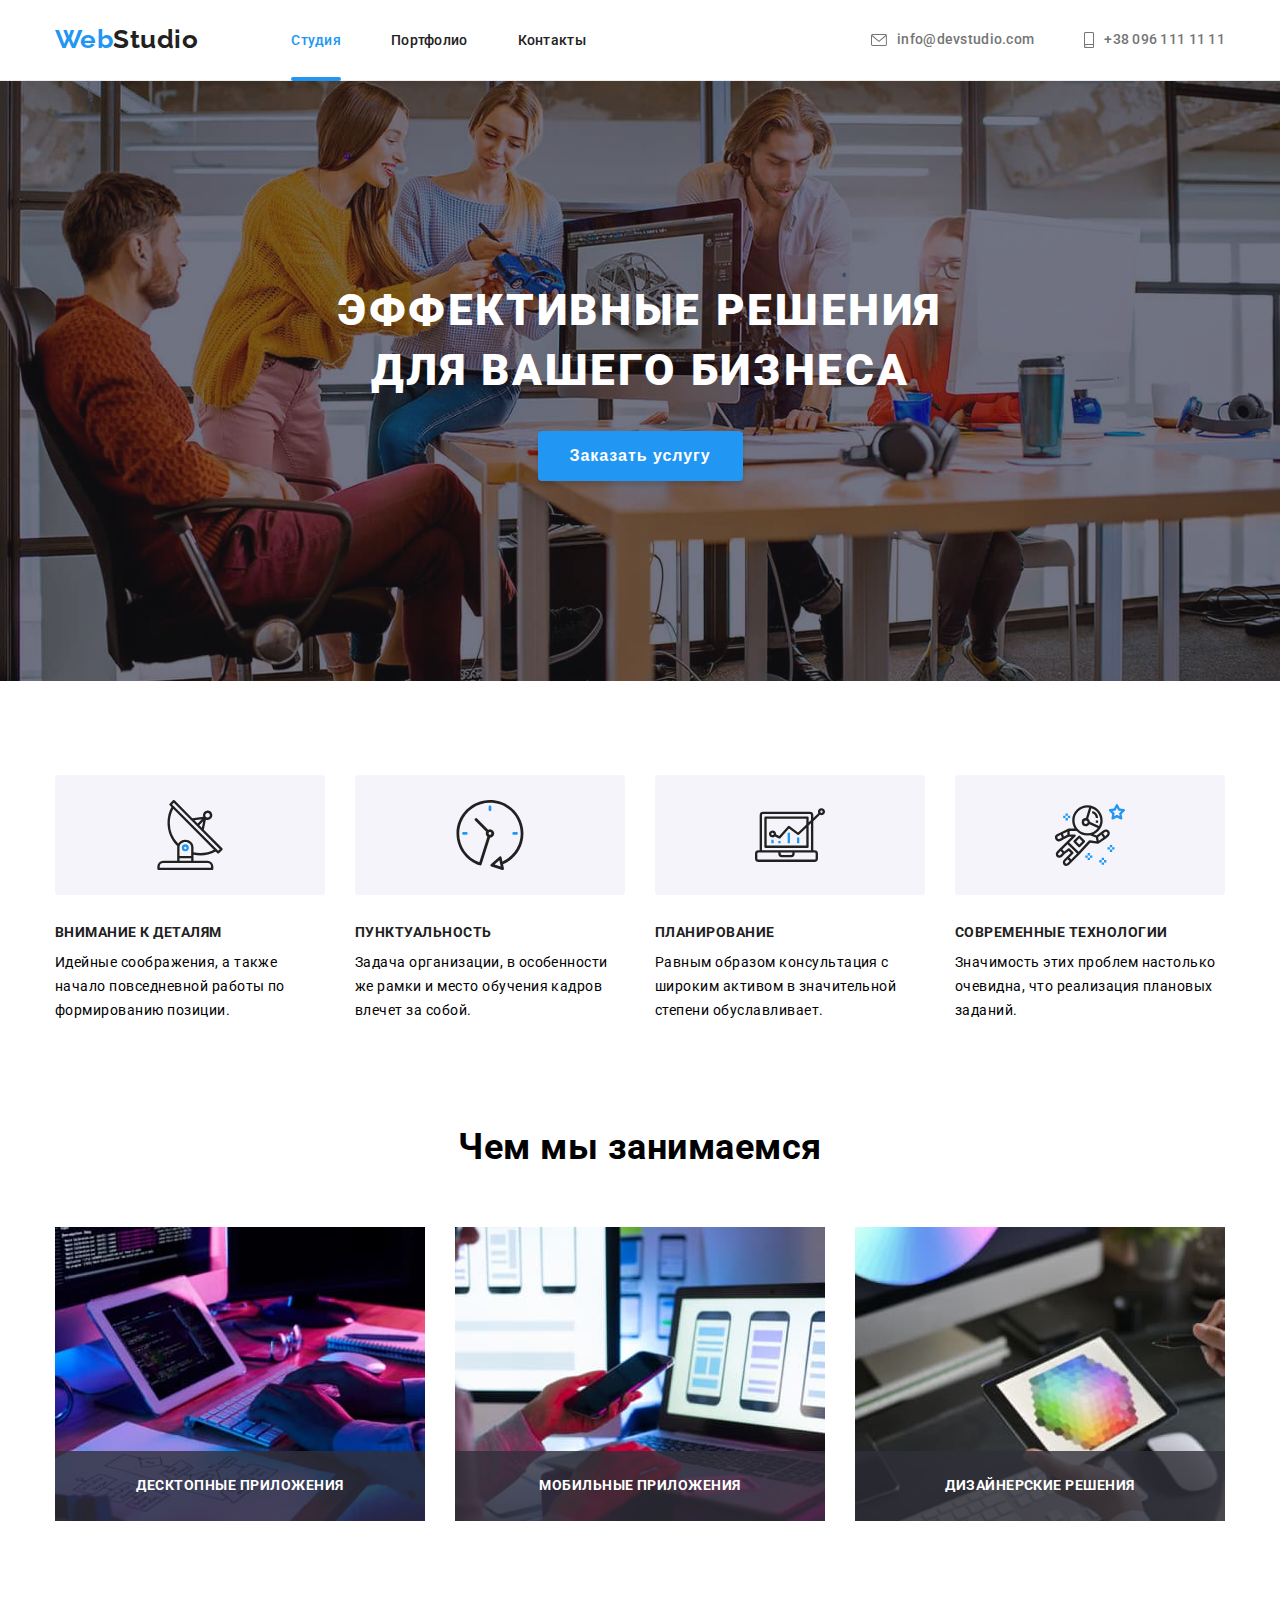
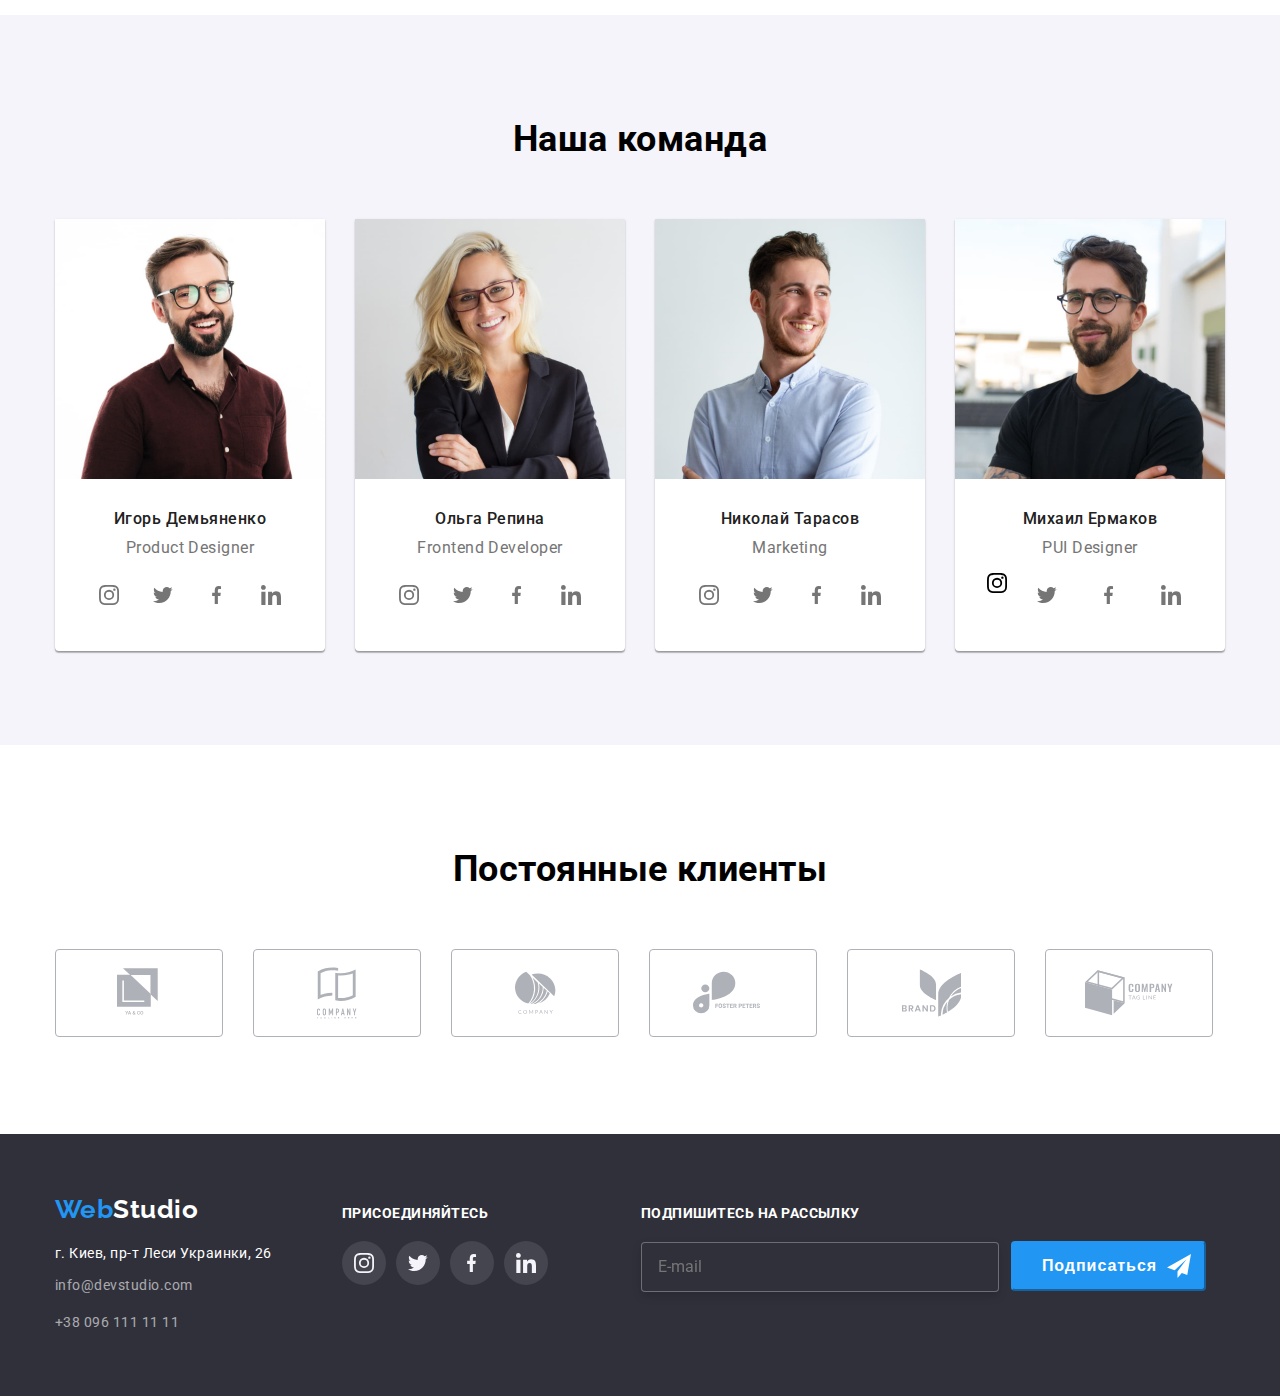
==== commit 8eec7916: "Правка маржинов в футере" ====
--- a/index.html
+++ b/index.html
@@ -5,11 +5,8 @@
     <meta http-equiv="X-UA-Compatible" content="IE=edge">
     <meta name="viewport" content="width=device-width, initial-scale=1.0">
     <title>Студия</title>
-    <link rel="stylesheet" type="text/css" href="./CSS/normalize.css" />
     <link rel="preconnect" href="https://fonts.gstatic.com">
     <link href="https://fonts.googleapis.com/css2?family=Raleway:wght@700&family=Roboto:wght@400;500;700;900&display=swap" rel="stylesheet">
-    <!-- <link rel="stylesheet" href="./CSS/common.css"> -->
-    <!-- <link rel="stylesheet" href="./CSS/styles.css"> -->
     <link rel="stylesheet" href="./CSS/main.min.css">
       
 </head>
@@ -325,9 +322,9 @@
                     </a>
                     <address class="address">
                     <p class="address-text">г. Киев, пр-т Леси Украинки, 26</p> 
-                    <ul>
-                        <li><a class="footer-link " href="mailto:info@devstudio.com">info@devstudio.com</a></li>
-                        <li><a class="footer-link " href="tel:+380961111111">+38 096 111 11 11</a></li>
+                    <ul class="footer-list">
+                        <li class="footer-item"><a class="footer-link" href="mailto:info@devstudio.com">info@devstudio.com</a></li>
+                        <li class="footer-item"><a class="footer-link" href="tel:+380961111111">+38 096 111 11 11</a></li>
                     </ul>
                     </address>
                 </div>  
--- a/CSS/main.min.css
+++ b/CSS/main.min.css
@@ -1,2 +1,2 @@
-/*! modern-normalize v1.0.0 | MIT License | https://github.com/sindresorhus/modern-normalize */​ ​ ​ *,*::before,*::after{-webkit-box-sizing:border-box;box-sizing:border-box}​ ​ :root{-moz-tab-size:4;-o-tab-size:4;tab-size:4}​ ​ html{line-height:1.15;-webkit-text-size-adjust:100%}​ ​ ​ body{margin:0;padding:0}​ ​ body{font-family:system-ui,-apple-system,"Segoe UI",Roboto,Helvetica,Arial,sans-serif,"Apple Color Emoji","Segoe UI Emoji"}​ ​ ​ hr{height:0;color:inherit}​ ​ ​ abbr[title]{-webkit-text-decoration:underline dotted;text-decoration:underline dotted}​ ​ b,strong{font-weight:bolder}​ ​ code,kbd,samp,pre{font-family:ui-monospace, SFMono-Regular, Consolas, "Liberation Mono", Menlo, monospace;font-size:1em}​ ​ small{font-size:80%}​ ​ sub,sup{font-size:75%;line-height:0;position:relative;vertical-align:baseline}​ sub{bottom:-0.25em}​ sup{top:-0.5em}​ ​ ​ table{text-indent:0;border-color:inherit}​ ​ ​ button,input,optgroup,select,textarea{font-size:100%;line-height:1.15;margin:0}address{font-style:normal}​ ​ button,select{text-transform:none}​ ​ button,[type="button"],[type="reset"],[type="submit"]{-webkit-appearance:button}​ ​ ::-moz-focus-inner{border-style:none;padding:0}​ ​ :-moz-focusring{outline:1px dotted ButtonText}​ ​ :-moz-ui-invalid{box-shadow:none}​ ​ legend{padding:0}​ ​ progress{vertical-align:baseline}​ ​ ::-webkit-inner-spin-button,::-webkit-outer-spin-button{height:auto}​ ​ [type="search"]{-webkit-appearance:textfield;outline-offset:-2px}​ ​ ::-webkit-search-decoration{-webkit-appearance:none}​ ​ ::-webkit-file-upload-button{-webkit-appearance:button;font:inherit}​ ​ ​ summary{display:list-item}.body{font-family:Roboto, sans-serif;letter-spacing:0.03em;background-color:#FFFFFF;padding:0;margin:0}li{list-style-type:none;margin-left:0;padding-left:0}ul{margin:0;padding:0}.visually-hidden{position:absolute;width:1px;height:1px;margin:-1px;border:0;padding:0;white-space:nowrap;-webkit-clip-path:inset(100%);clip-path:inset(100%);clip:rect(0 0 0 0);overflow:hidden}h1,h2,h3,h4,h5,h6,p{margin:0;padding:0}.container{width:1170px;margin-left:auto;margin-right:auto;padding:0 15px}img{display:block;max-width:100%;height:auto}svg{display:block;max-width:100%;height:auto}a{text-decoration:none}.header{border-bottom:1px solid #ECECEC}.header .container{display:-webkit-box;display:-ms-flexbox;display:flex;-webkit-box-orient:horizontal;-webkit-box-direction:normal;-ms-flex-direction:row;flex-direction:row;-webkit-box-align:center;-ms-flex-align:center;align-items:center;-webkit-box-pack:justify;-ms-flex-pack:justify;justify-content:space-between;padding-top:24px;padding-bottom:25px}.nav-link{color:#212121;text-decoration:none;font-weight:500;font-size:14px;line-height:1.14;letter-spacing:0.02em;-webkit-transition:color 250ms cubic-bezier(0.4, 0, 0.2, 1);transition:color 250ms cubic-bezier(0.4, 0, 0.2, 1)}.nav-link:hover,.nav-link:focus{color:#2196F3;-webkit-transition:color 250ms cubic-bezier(0.4, 0, 0.2, 1);transition:color 250ms cubic-bezier(0.4, 0, 0.2, 1)}.nav-list{display:-webkit-box;display:-ms-flexbox;display:flex;-webkit-box-orient:horizontal;-webkit-box-direction:normal;-ms-flex-direction:row;flex-direction:row;-webkit-box-align:center;-ms-flex-align:center;align-items:center}.nav{display:-webkit-box;display:-ms-flexbox;display:flex;-webkit-box-orient:horizontal;-webkit-box-direction:normal;-ms-flex-direction:row;flex-direction:row}.nav .nav-line{margin-right:50px}.nav .nav-line:last-child{margin-right:0px}.nav-link.active{color:#2196F3;position:relative}.nav-link.active::after{content:'';position:absolute;left:0;margin-top:28px;display:block;width:100%;height:4px;background-color:#2196F3;border-radius:2px}.contacts-list{display:-webkit-box;display:-ms-flexbox;display:flex;-webkit-box-orient:horizontal;-webkit-box-direction:normal;-ms-flex-direction:row;flex-direction:row}.contacts-list .contacts-line{margin-left:50px}.contacts-list .contacts-line:first-child{margin-left:0px}.contacts-link{color:#757575;text-decoration:none;font-weight:500;font-size:14px;line-height:1.14;letter-spacing:0.02em;-webkit-transition:color 250ms cubic-bezier(0.4, 0, 0.2, 1);transition:color 250ms cubic-bezier(0.4, 0, 0.2, 1);display:-webkit-box;display:-ms-flexbox;display:flex;-webkit-box-pack:center;-ms-flex-pack:center;justify-content:center;-webkit-box-align:center;-ms-flex-align:center;align-items:center}.contacts-link:hover,.contacts-link:focus{color:#2196F3;-webkit-transition:color 250ms cubic-bezier(0.4, 0, 0.2, 1);transition:color 250ms cubic-bezier(0.4, 0, 0.2, 1)}.icon-contacts{margin-right:10px;fill:currentColor}.logo{color:#2196F3;text-decoration:none;font-family:Raleway, sans-serif;font-size:26px;font-weight:700;line-height:1.2;margin-right:93px}.logo .logo-text{color:#212121}.logo-footer{color:#fff}.footer .logo{margin-right:0}.section-hero{background-color:var(--bg-hero);max-width:1600px;max-height:600px;margin-left:auto;margin-right:auto;text-align:center;background-image:-webkit-gradient(linear, left top, right top, from(#2F303A40), to(#2F303A40)),url(../images/hero.jpg);background-image:linear-gradient(to right, #2F303A40, #2F303A40),url(../images/hero.jpg);background-size:cover;background-position:0  -150px}.hero{padding-top:200px;padding-bottom:200px}.title-hero{color:#fff;font-weight:900;font-size:44px;line-height:1.36;letter-spacing:0.06em;text-transform:uppercase}.order-button{text-align:center;display:inline-block;color:#fff;background-color:#2196F3;text-decoration:none;font-weight:700;font-size:16px;line-height:1.87;letter-spacing:0.06em;border-radius:4px;padding:10px 32px;margin-top:30px;overflow:visible;border:none;-webkit-box-shadow:0px 4px 4px rgba(0,0,0,0.15);box-shadow:0px 4px 4px rgba(0,0,0,0.15)}.section-description>.container{padding-top:94px}.description-list{display:-webkit-box;display:-ms-flexbox;display:flex;-ms-flex-wrap:wrap;flex-wrap:wrap;margin-top:calc(-1 * 30px);margin-left:calc(-1 * 30px)}.description-item{-ms-flex-preferred-size:calc(100% / 4 - 30px);flex-basis:calc(100% / 4 - 30px);margin-left:30px;margin-top:30px}.description-item .icon{margin-top:25px;margin-bottom:25px}.icon-frame-description{display:-webkit-box;display:-ms-flexbox;display:flex;-webkit-box-align:center;-ms-flex-align:center;align-items:center;-webkit-box-pack:center;-ms-flex-pack:center;justify-content:center;background-color:#F5F4FA;border-radius:4px;max-width:270px;max-height:120px}.title-description{text-transform:uppercase;color:#212121;font-weight:700;font-size:14px;line-height:1.14;margin-top:30px}.text-description{color:var(--text-color);font-size:14px;font-weight:400;line-height:1.71;margin-top:10px}.work .container{padding-top:94px;padding-bottom:94px}.work-title{color:var(--title-color);font-weight:700;font-size:36px;line-height:1.67;text-align:center;margin-bottom:50px}.work-list{display:-webkit-box;display:-ms-flexbox;display:flex;-ms-flex-wrap:wrap;flex-wrap:wrap;margin-top:calc(-1 * 30px);margin-left:calc(-1 * 30px)}.work-line{-ms-flex-preferred-size:calc(100% / 3 - 30px);flex-basis:calc(100% / 3 - 30px);margin-top:30px;margin-left:30px;position:relative;width:370px;height:294px}.work-text{position:absolute;width:100%;left:0;bottom:0;font-weight:700;font-size:14px;line-height:1.14;color:#fff;background-color:rgba(47,48,58,0.8);padding:27px 0;text-align:center;text-transform:uppercase}.section-staff{max-width:1600px;margin-left:auto;margin-right:auto;background-color:#F5F4FA}.section-staff>.container{padding-top:94px;padding-bottom:94px}.staff-title{color:var(--title-color);font-weight:700;font-size:36px;line-height:1.67;text-align:center;margin-bottom:50px}.staff-list{display:-webkit-box;display:-ms-flexbox;display:flex;-ms-flex-wrap:wrap;flex-wrap:wrap;margin-top:calc(-1 * 30px);margin-left:calc(-1 * 30px)}.staff-item{-ms-flex-preferred-size:calc(100% / 4 - 30px);flex-basis:calc(100% / 4 - 30px);margin-left:30px;margin-top:30px;background-color:#FFFFFF;border-radius:0px 0px 4px 4px;-webkit-box-shadow:0px 1px 3px rgba(0,0,0,0.12),0px 1px 1px rgba(0,0,0,0.14),0px 2px 1px rgba(0,0,0,0.2);box-shadow:0px 1px 3px rgba(0,0,0,0.12),0px 1px 1px rgba(0,0,0,0.14),0px 2px 1px rgba(0,0,0,0.2);max-width:270px}.staff-tumb{width:270px;height:auto}.staff-description{padding:30px 32px}.staff-name{color:#212121;font-weight:500;font-size:16px;line-height:1.19;text-align:center}.staff-position{color:#757575;font-weight:400;font-size:16px;line-height:1.19;text-align:center;margin-top:10px}.contacts-box{display:-webkit-box;display:-ms-flexbox;display:flex;-webkit-box-pack:justify;-ms-flex-pack:justify;justify-content:space-between;margin-top:16px}.contacts-icon{display:-webkit-inline-box;display:-ms-inline-flexbox;display:inline-flex;-webkit-box-pack:center;-ms-flex-pack:center;justify-content:center;width:44px;height:44px;border-radius:50%;color:#757575;-webkit-transition:color 250ms cubic-bezier(0.4, 0, 0.2, 1),background-color 250ms cubic-bezier(0.4, 0, 0.2, 1);transition:color 250ms cubic-bezier(0.4, 0, 0.2, 1),background-color 250ms cubic-bezier(0.4, 0, 0.2, 1)}.contacts-icon:hover,.contacts-icon:focus{background-color:#2196F3;color:#F5F4FA;-webkit-transition:color 250ms cubic-bezier(0.4, 0, 0.2, 1),background-color 250ms cubic-bezier(0.4, 0, 0.2, 1);transition:color 250ms cubic-bezier(0.4, 0, 0.2, 1),background-color 250ms cubic-bezier(0.4, 0, 0.2, 1)}.icon-staff{fill:currentColor}.clients .container{padding-top:94px;padding-bottom:94px}.title-clients{color:var(--title-color);font-weight:700;font-size:36px;line-height:1.67;text-align:center}.clients-box{display:inline-block;margin-top:50px}.clients-list{display:-webkit-box;display:-ms-flexbox;display:flex;-ms-flex-wrap:wrap;flex-wrap:wrap;-webkit-box-pack:justify;-ms-flex-pack:justify;justify-content:space-between;margin-top:calc(-1 * 30px);margin-left:calc(-1 * 30px)}.clients-item{display:-webkit-box;display:-ms-flexbox;display:flex;-webkit-box-pack:center;-ms-flex-pack:center;justify-content:center;-ms-flex-preferred-size:calc(100% / 6 - 30px);flex-basis:calc(100% / 6 - 30px);margin-left:30px;margin-top:30px;padding:0}.clients-link{width:166px;height:86px;display:-webkit-box;display:-ms-flexbox;display:flex;-webkit-box-pack:center;-ms-flex-pack:center;justify-content:center;border:1px solid #AFB1B8;border-radius:4px;color:#AFB1B8;-webkit-transition:color 250ms cubic-bezier(0.4, 0, 0.2, 1),border-color 250ms cubic-bezier(0.4, 0, 0.2, 1);transition:color 250ms cubic-bezier(0.4, 0, 0.2, 1),border-color 250ms cubic-bezier(0.4, 0, 0.2, 1)}.clients-link:hover{border-color:#2196F3;color:#2196F3;-webkit-transition:color 250ms cubic-bezier(0.4, 0, 0.2, 1),border-color 250ms cubic-bezier(0.4, 0, 0.2, 1);transition:color 250ms cubic-bezier(0.4, 0, 0.2, 1),border-color 250ms cubic-bezier(0.4, 0, 0.2, 1)}.clients-icon{fill:currentColor}.footer{background-color:#2F303A;padding-top:60px;padding-bottom:60px}.footer .logo{margin-right:0}.footer-box{display:-webkit-box;display:-ms-flexbox;display:flex;-webkit-box-align:baseline;-ms-flex-align:baseline;align-items:baseline}.address{margin-top:20px}.address-text{color:#fff;font-weight:400;font-size:14px;line-height:1.19}.footer-link{display:block;color:rgba(255,255,255,0.6);text-decoration:none;font-weight:400;font-size:14px;line-height:2;margin-top:9px}.join-foter{padding:0;margin-left:70px}.join-title{color:#fff;font-weight:700;font-size:14px;line-height:1.17;text-transform:uppercase}.join-list{display:-webkit-inline-box;display:-ms-inline-flexbox;display:inline-flex;margin-top:20px}.join-item{margin-right:10px}.join-item:last-child{margin-right:0px}.icon-footer{display:-webkit-inline-box;display:-ms-inline-flexbox;display:inline-flex;-webkit-box-pack:center;-ms-flex-pack:center;justify-content:center;width:44px;height:44px;border-radius:50%;color:#F5F4FA;background-color:rgba(255,255,255,0.1);-webkit-transition:background-color 250ms cubic-bezier(0.4, 0, 0.2, 1),color 250ms cubic-bezier(0.4, 0, 0.2, 1);transition:background-color 250ms cubic-bezier(0.4, 0, 0.2, 1),color 250ms cubic-bezier(0.4, 0, 0.2, 1)}.icon-footer:hover,.icon-footer:focus{background-color:#2196F3;color:#F5F4FA;-webkit-transition:background-color 250ms cubic-bezier(0.4, 0, 0.2, 1),color 250ms cubic-bezier(0.4, 0, 0.2, 1);transition:background-color 250ms cubic-bezier(0.4, 0, 0.2, 1),color 250ms cubic-bezier(0.4, 0, 0.2, 1)}.footer-form{display:-webkit-inline-box;display:-ms-inline-flexbox;display:inline-flex;-webkit-box-pack:start;-ms-flex-pack:start;justify-content:flex-start;font-size:14px;line-height:1.14;font-weight:700;text-transform:uppercase;color:#fff;margin-left:93px}.footer-form input{color:#fff;background-color:#2F303A}.footer-lable{width:358px}.footer-input{width:100%;height:50px;padding-left:16px;margin-top:20px;font-family:Roboto, sans-serif;font-size:16px;line-height:1.25;font-weight:400;border:1px solid rgba(255,255,255,0.3);-webkit-box-sizing:border-box;box-sizing:border-box;border-radius:4px;-webkit-filter:drop-shadow(0px 4px 4px rgba(0,0,0,0.15));filter:drop-shadow(0px 4px 4px rgba(0,0,0,0.15));background-color:#2F303A}.footer-form-btn{display:-webkit-box;display:-ms-flexbox;display:flex;-webkit-box-orient:horizontal;-webkit-box-direction:normal;-ms-flex-direction:row;flex-direction:row;-webkit-box-align:center;-ms-flex-align:center;align-items:center;height:50px;font-size:16px;line-height:1.87;font-weight:700;letter-spacing:0.06em;text-align:center;color:#fff;background-color:#2196F3;padding:10px 13px 10px 29px;margin-left:12px;margin-top:35px;border-radius:4px;border-color:#2196F3;cursor:pointer}.footer-btn-icon{display:block;margin-left:10px;width:24px;height:24px;fill:#fff}.backdrop{position:fixed;z-index:10;top:0;left:0;width:100%;height:100%;background-color:rgba(0,0,0,0.2);opacity:1;visibility:visible;-webkit-transition:opacity 250ms cubic-bezier(0.4, 0, 0.2, 1);transition:opacity 250ms cubic-bezier(0.4, 0, 0.2, 1)}.backdrop.is-hidden{opacity:0;pointer-events:none}.backdrop.is-hidden .modal{-webkit-transform:translate(-50%, -50%) scale(0.4);transform:translate(-50%, -50%) scale(0.4)}.modal{display:inline-block;-webkit-box-sizing:border-box;box-sizing:border-box;position:absolute;top:50%;left:50%;max-width:528px;width:100%;max-height:100vh;padding:40px;background-color:#fff;overflow-y:auto;-webkit-transform:translate(-50%, -50%) scale(1);transform:translate(-50%, -50%) scale(1);-webkit-transition:-webkit-transform 250ms cubic-bezier(0.4, 0, 0.2, 1);transition:-webkit-transform 250ms cubic-bezier(0.4, 0, 0.2, 1);transition:transform 250ms cubic-bezier(0.4, 0, 0.2, 1);transition:transform 250ms cubic-bezier(0.4, 0, 0.2, 1), -webkit-transform 250ms cubic-bezier(0.4, 0, 0.2, 1)}.modal-btn-close{position:absolute;right:8px;top:8px;-webkit-box-sizing:border-box;box-sizing:border-box;width:30px;height:30px;padding:0;background-color:#fff;border:1px solid rgba(0,0,0,0.1);border-radius:50%;outline:none;overflow:hidden}.modal-btn-close:hover .icon-btn-close{fill:#2196F3;-webkit-transition:fill 250ms cubic-bezier(0.4, 0, 0.2, 1);transition:fill 250ms cubic-bezier(0.4, 0, 0.2, 1)}.icon-btn-close{height:11px;fill:currentColor;-webkit-transition:fill 250ms cubic-bezier(0.4, 0, 0.2, 1);transition:fill 250ms cubic-bezier(0.4, 0, 0.2, 1)}.modal-title{font-size:20px;line-height:1.15;font-weight:700;text-align:center;margin-bottom:12px}.modal-field{position:relative;font-size:12px;line-height:1.17;font-weight:400;color:#757575}.modal-input{display:block;width:calc(100% - 42px);height:40px;padding:0;padding-left:42px;margin-bottom:10px;border:1px solid rgba(33,33,33,0.2);border-radius:4px;-webkit-transition:border 250ms cubic-bezier(0.4, 0, 0.2, 1);transition:border 250ms cubic-bezier(0.4, 0, 0.2, 1)}.modal-input:focus{outline:none;border:1px solid #2196F3;-webkit-transition:border 250ms cubic-bezier(0.4, 0, 0.2, 1);transition:border 250ms cubic-bezier(0.4, 0, 0.2, 1)}.modal-input:focus+.icon-modal{fill:#2196F3;-webkit-transition:fill 250ms cubic-bezier(0.4, 0, 0.2, 1);transition:fill 250ms cubic-bezier(0.4, 0, 0.2, 1)}.modal-group{display:block;margin-bottom:4px}.icon-modal{position:absolute;display:block;left:12px;top:30px;min-width:18px;height:18px;fill:#212121;-webkit-transition:fill 250ms cubic-bezier(0.4, 0, 0.2, 1);transition:fill 250ms cubic-bezier(0.4, 0, 0.2, 1)}.modal-input.comit{padding:12px 16px;height:100%;width:calc(100% - 32px);margin-bottom:0}textarea{resize:none;font-family:Roboto, sans-serif}textarea::-webkit-input-placeholder{font-size:14px;line-height:1.14;font-weight:400;color:rgba(117,117,117,0.5)}textarea:-ms-input-placeholder{font-size:14px;line-height:1.14;font-weight:400;color:rgba(117,117,117,0.5)}textarea::-ms-input-placeholder{font-size:14px;line-height:1.14;font-weight:400;color:rgba(117,117,117,0.5)}textarea::placeholder{font-size:14px;line-height:1.14;font-weight:400;color:rgba(117,117,117,0.5)}.checkbox-polici{position:relative;display:block;text-align:center;font-size:14px;line-height:1.71;font-weight:400;color:#757575;margin-top:20px;margin-bottom:30px;padding-left:30px;cursor:pointer}.contract-terms{text-decoration:underline;color:#2196F3}.checkbox{position:absolute;width:1px;height:1px;margin:-1px;border:0;padding:0;white-space:nowrap;-webkit-clip-path:inset(100%);clip-path:inset(100%);clip:rect(0 0 0 0);overflow:hidden;padding-left:25px}.checkbox:checked ~ .icon-checkbox{display:block;fill:#fff;background-color:#2196F3;border:2px solid #2196F3}.icon-checkbox{display:inline-block;position:absolute;width:16px;height:15px;left:10px;top:50%;border-radius:2px;border:2px solid #212121;fill:#fff;-webkit-transform:translateY(-50%);transform:translateY(-50%);-o-object-fit:fill;object-fit:fill}.btn-submit-modal{font-family:Roboto, sans-serif;font-size:16px;line-height:1.87;font-weight:700;letter-spacing:0.06em;padding:10px 55px;-webkit-box-shadow:0px 4px 4px rgba(0,0,0,0.15);box-shadow:0px 4px 4px rgba(0,0,0,0.15);border-radius:4px;border-color:#2196F3;background-color:#2196F3;color:#fff;cursor:pointer;overflow:visible;border:none}.submit-box{display:-webkit-box;display:-ms-flexbox;display:flex;-webkit-box-pack:center;-ms-flex-pack:center;justify-content:center}.filter-link{color:#212121;background-color:#F5F4FA;font-family:inherit;font-style:normal;font-weight:500;font-size:16px;line-height:1.62;letter-spacing:0.03em;text-align:center;border-radius:4px;padding:6px 22px;cursor:pointer;border:none;-webkit-transition:background-color 250ms cubic-bezier(0.4, 0, 0.2, 1),color 250ms cubic-bezier(0.4, 0, 0.2, 1),-webkit-box-shadow 250ms cubic-bezier(0.4, 0, 0.2, 1);transition:background-color 250ms cubic-bezier(0.4, 0, 0.2, 1),color 250ms cubic-bezier(0.4, 0, 0.2, 1),-webkit-box-shadow 250ms cubic-bezier(0.4, 0, 0.2, 1);transition:box-shadow 250ms cubic-bezier(0.4, 0, 0.2, 1),background-color 250ms cubic-bezier(0.4, 0, 0.2, 1),color 250ms cubic-bezier(0.4, 0, 0.2, 1);transition:box-shadow 250ms cubic-bezier(0.4, 0, 0.2, 1),background-color 250ms cubic-bezier(0.4, 0, 0.2, 1),color 250ms cubic-bezier(0.4, 0, 0.2, 1),-webkit-box-shadow 250ms cubic-bezier(0.4, 0, 0.2, 1)}.filter-link:hover,.filter-link:focus{color:#fff;background-color:#2196F3;outline:none;-webkit-box-shadow:0px 3px 1px rgba(0,0,0,0.1),0px 1px 2px rgba(0,0,0,0.08),0px 2px 2px rgba(0,0,0,0.12);box-shadow:0px 3px 1px rgba(0,0,0,0.1),0px 1px 2px rgba(0,0,0,0.08),0px 2px 2px rgba(0,0,0,0.12);-webkit-transition:background-color 250ms cubic-bezier(0.4, 0, 0.2, 1),color 250ms cubic-bezier(0.4, 0, 0.2, 1),-webkit-box-shadow 250ms cubic-bezier(0.4, 0, 0.2, 1);transition:background-color 250ms cubic-bezier(0.4, 0, 0.2, 1),color 250ms cubic-bezier(0.4, 0, 0.2, 1),-webkit-box-shadow 250ms cubic-bezier(0.4, 0, 0.2, 1);transition:box-shadow 250ms cubic-bezier(0.4, 0, 0.2, 1),background-color 250ms cubic-bezier(0.4, 0, 0.2, 1),color 250ms cubic-bezier(0.4, 0, 0.2, 1);transition:box-shadow 250ms cubic-bezier(0.4, 0, 0.2, 1),background-color 250ms cubic-bezier(0.4, 0, 0.2, 1),color 250ms cubic-bezier(0.4, 0, 0.2, 1),-webkit-box-shadow 250ms cubic-bezier(0.4, 0, 0.2, 1)}.filter-link.autofocus{color:#fff;background-color:#2196F3}.filter{padding-top:94px;padding-bottom:94px}.filter-list{display:-webkit-box;display:-ms-flexbox;display:flex;-webkit-box-pack:center;-ms-flex-pack:center;justify-content:center;margin-bottom:50px}.filter-item{margin-right:8px}.filter-item:last-child{margin-right:0px}.program-title{color:#212121;font-style:normal;font-weight:700;font-size:18px;line-height:2;letter-spacing:0.06em}.program-type{color:#757575;font-style:normal;font-weight:400;font-size:16px;line-height:1.87;margin-top:4px}.program-list{display:-webkit-box;display:-ms-flexbox;display:flex;-ms-flex-wrap:wrap;flex-wrap:wrap;margin-top:calc(-1 * 30px);margin-left:calc(-1 * 30px)}.program-item{-ms-flex-preferred-size:calc(100% / 3 - 30px);flex-basis:calc(100% / 3 - 30px);margin-top:30px;margin-left:30px;-webkit-transition:-webkit-box-shadow 250ms cubic-bezier(0.4, 0, 0.2, 1);transition:-webkit-box-shadow 250ms cubic-bezier(0.4, 0, 0.2, 1);transition:box-shadow 250ms cubic-bezier(0.4, 0, 0.2, 1);transition:box-shadow 250ms cubic-bezier(0.4, 0, 0.2, 1), -webkit-box-shadow 250ms cubic-bezier(0.4, 0, 0.2, 1)}.program-item:hover,.program-item:focus{cursor:pointer;-webkit-box-shadow:0px 1px 1px rgba(0,0,0,0.12),0px 4px 4px rgba(0,0,0,0.06),1px 4px 6px rgba(0,0,0,0.16);box-shadow:0px 1px 1px rgba(0,0,0,0.12),0px 4px 4px rgba(0,0,0,0.06),1px 4px 6px rgba(0,0,0,0.16);-webkit-transition:-webkit-box-shadow 250ms cubic-bezier(0.4, 0, 0.2, 1);transition:-webkit-box-shadow 250ms cubic-bezier(0.4, 0, 0.2, 1);transition:box-shadow 250ms cubic-bezier(0.4, 0, 0.2, 1);transition:box-shadow 250ms cubic-bezier(0.4, 0, 0.2, 1), -webkit-box-shadow 250ms cubic-bezier(0.4, 0, 0.2, 1)}.program-item:hover .program-overflow{opacity:1;-webkit-transform:translateY(0);transform:translateY(0);-webkit-transition:opacity 250ms cubic-bezier(0.4, 0, 0.2, 1),-webkit-transform 250ms cubic-bezier(0.4, 0, 0.2, 1);transition:opacity 250ms cubic-bezier(0.4, 0, 0.2, 1),-webkit-transform 250ms cubic-bezier(0.4, 0, 0.2, 1);transition:transform 250ms cubic-bezier(0.4, 0, 0.2, 1),opacity 250ms cubic-bezier(0.4, 0, 0.2, 1);transition:transform 250ms cubic-bezier(0.4, 0, 0.2, 1),opacity 250ms cubic-bezier(0.4, 0, 0.2, 1),-webkit-transform 250ms cubic-bezier(0.4, 0, 0.2, 1);overflow:auto}.program-description{border-style:solid;border-width:1px;border-color:#EEEEEE;padding:20px 24px}.program-box{position:relative;overflow:hidden}.program-overflow{position:absolute;background-color:rgba(33,150,243,0.9);left:0;bottom:0;width:100%;height:100%;opacity:0;-webkit-transform:translateY(100%);transform:translateY(100%);-webkit-transition:opacity 250ms cubic-bezier(0.4, 0, 0.2, 1),-webkit-transform 250ms cubic-bezier(0.4, 0, 0.2, 1);transition:opacity 250ms cubic-bezier(0.4, 0, 0.2, 1),-webkit-transform 250ms cubic-bezier(0.4, 0, 0.2, 1);transition:transform 250ms cubic-bezier(0.4, 0, 0.2, 1),opacity 250ms cubic-bezier(0.4, 0, 0.2, 1);transition:transform 250ms cubic-bezier(0.4, 0, 0.2, 1),opacity 250ms cubic-bezier(0.4, 0, 0.2, 1),-webkit-transform 250ms cubic-bezier(0.4, 0, 0.2, 1)}.program-text{font-style:normal;font-weight:400;font-size:18px;line-height:1.56;color:#fff;padding:63px 24px}
+/*! modern-normalize v1.0.0 | MIT License | https://github.com/sindresorhus/modern-normalize */​ ​ ​ *,*::before,*::after{-webkit-box-sizing:border-box;box-sizing:border-box}​ ​ :root{-moz-tab-size:4;-o-tab-size:4;tab-size:4}​ ​ html{line-height:1.15;-webkit-text-size-adjust:100%}​ ​ ​ body{margin:0;padding:0}​ ​ body{font-family:system-ui,-apple-system,"Segoe UI",Roboto,Helvetica,Arial,sans-serif,"Apple Color Emoji","Segoe UI Emoji"}​ ​ ​ hr{height:0;color:inherit}​ ​ ​ abbr[title]{-webkit-text-decoration:underline dotted;text-decoration:underline dotted}​ ​ b,strong{font-weight:bolder}​ ​ code,kbd,samp,pre{font-family:ui-monospace, SFMono-Regular, Consolas, "Liberation Mono", Menlo, monospace;font-size:1em}​ ​ small{font-size:80%}​ ​ sub,sup{font-size:75%;line-height:0;position:relative;vertical-align:baseline}​ sub{bottom:-0.25em}​ sup{top:-0.5em}​ ​ ​ table{text-indent:0;border-color:inherit}​ ​ ​ button,input,optgroup,select,textarea{font-size:100%;line-height:1.15;margin:0}address{font-style:normal}​ ​ button,select{text-transform:none}​ ​ button,[type="button"],[type="reset"],[type="submit"]{-webkit-appearance:button}​ ​ ::-moz-focus-inner{border-style:none;padding:0}​ ​ :-moz-focusring{outline:1px dotted ButtonText}​ ​ :-moz-ui-invalid{box-shadow:none}​ ​ legend{padding:0}​ ​ progress{vertical-align:baseline}​ ​ ::-webkit-inner-spin-button,::-webkit-outer-spin-button{height:auto}​ ​ [type="search"]{-webkit-appearance:textfield;outline-offset:-2px}​ ​ ::-webkit-search-decoration{-webkit-appearance:none}​ ​ ::-webkit-file-upload-button{-webkit-appearance:button;font:inherit}​ ​ ​ summary{display:list-item}.body{font-family:Roboto, sans-serif;letter-spacing:0.03em;background-color:#FFFFFF;padding:0;margin:0}li{list-style-type:none;margin-left:0;padding-left:0}ul{margin:0;padding:0}.visually-hidden{position:absolute;width:1px;height:1px;margin:-1px;border:0;padding:0;white-space:nowrap;-webkit-clip-path:inset(100%);clip-path:inset(100%);clip:rect(0 0 0 0);overflow:hidden}h1,h2,h3,h4,h5,h6,p{margin:0;padding:0}.container{width:1170px;margin-left:auto;margin-right:auto;padding:0 15px}img{display:block;max-width:100%;height:auto}svg{display:block;max-width:100%;height:auto}a{text-decoration:none}.header{border-bottom:1px solid #ECECEC}.header .container{display:-webkit-box;display:-ms-flexbox;display:flex;-webkit-box-orient:horizontal;-webkit-box-direction:normal;-ms-flex-direction:row;flex-direction:row;-webkit-box-align:center;-ms-flex-align:center;align-items:center;-webkit-box-pack:justify;-ms-flex-pack:justify;justify-content:space-between;padding-top:24px;padding-bottom:25px}.nav-link{color:#212121;text-decoration:none;font-weight:500;font-size:14px;line-height:1.14;letter-spacing:0.02em;-webkit-transition:color 250ms cubic-bezier(0.4, 0, 0.2, 1);transition:color 250ms cubic-bezier(0.4, 0, 0.2, 1)}.nav-link:hover,.nav-link:focus{color:#2196F3;-webkit-transition:color 250ms cubic-bezier(0.4, 0, 0.2, 1);transition:color 250ms cubic-bezier(0.4, 0, 0.2, 1)}.nav-list{display:-webkit-box;display:-ms-flexbox;display:flex;-webkit-box-orient:horizontal;-webkit-box-direction:normal;-ms-flex-direction:row;flex-direction:row;-webkit-box-align:center;-ms-flex-align:center;align-items:center}.nav{display:-webkit-box;display:-ms-flexbox;display:flex;-webkit-box-orient:horizontal;-webkit-box-direction:normal;-ms-flex-direction:row;flex-direction:row}.nav .nav-line{margin-right:50px}.nav .nav-line:last-child{margin-right:0px}.nav-link.active{color:#2196F3;position:relative}.nav-link.active::after{content:'';position:absolute;left:0;margin-top:28px;display:block;width:100%;height:4px;background-color:#2196F3;border-radius:2px}.contacts-list{display:-webkit-box;display:-ms-flexbox;display:flex;-webkit-box-orient:horizontal;-webkit-box-direction:normal;-ms-flex-direction:row;flex-direction:row}.contacts-list .contacts-line{margin-left:50px}.contacts-list .contacts-line:first-child{margin-left:0px}.contacts-link{color:#757575;text-decoration:none;font-weight:500;font-size:14px;line-height:1.14;letter-spacing:0.02em;-webkit-transition:color 250ms cubic-bezier(0.4, 0, 0.2, 1);transition:color 250ms cubic-bezier(0.4, 0, 0.2, 1);display:-webkit-box;display:-ms-flexbox;display:flex;-webkit-box-pack:center;-ms-flex-pack:center;justify-content:center;-webkit-box-align:center;-ms-flex-align:center;align-items:center}.contacts-link:hover,.contacts-link:focus{color:#2196F3;-webkit-transition:color 250ms cubic-bezier(0.4, 0, 0.2, 1);transition:color 250ms cubic-bezier(0.4, 0, 0.2, 1)}.icon-contacts{margin-right:10px;fill:currentColor}.logo{color:#2196F3;text-decoration:none;font-family:Raleway, sans-serif;font-size:26px;font-weight:700;line-height:1.2;margin-right:93px}.logo .logo-text{color:#212121}.logo-footer{color:#fff}.footer .logo{margin-right:0}.section-hero{background-color:var(--bg-hero);max-width:1600px;max-height:600px;margin-left:auto;margin-right:auto;text-align:center;background-image:-webkit-gradient(linear, left top, right top, from(#2F303A40), to(#2F303A40)),url(../images/hero.jpg);background-image:linear-gradient(to right, #2F303A40, #2F303A40),url(../images/hero.jpg);background-size:cover;background-position:0  -150px}.hero{padding-top:200px;padding-bottom:200px}.title-hero{color:#fff;font-weight:900;font-size:44px;line-height:1.36;letter-spacing:0.06em;text-transform:uppercase}.order-button{text-align:center;display:inline-block;color:#fff;background-color:#2196F3;text-decoration:none;font-weight:700;font-size:16px;line-height:1.87;letter-spacing:0.06em;border-radius:4px;padding:10px 32px;margin-top:30px;overflow:visible;border:none;-webkit-box-shadow:0px 4px 4px rgba(0,0,0,0.15);box-shadow:0px 4px 4px rgba(0,0,0,0.15)}.section-description>.container{padding-top:94px}.description-list{display:-webkit-box;display:-ms-flexbox;display:flex;-ms-flex-wrap:wrap;flex-wrap:wrap;margin-top:calc(-1 * 30px);margin-left:calc(-1 * 30px)}.description-item{-ms-flex-preferred-size:calc(100% / 4 - 30px);flex-basis:calc(100% / 4 - 30px);margin-left:30px;margin-top:30px}.description-item .icon{margin-top:25px;margin-bottom:25px}.icon-frame-description{display:-webkit-box;display:-ms-flexbox;display:flex;-webkit-box-align:center;-ms-flex-align:center;align-items:center;-webkit-box-pack:center;-ms-flex-pack:center;justify-content:center;background-color:#F5F4FA;border-radius:4px;max-width:270px;max-height:120px}.title-description{text-transform:uppercase;color:#212121;font-weight:700;font-size:14px;line-height:1.14;margin-top:30px}.text-description{color:var(--text-color);font-size:14px;font-weight:400;line-height:1.71;margin-top:10px}.work .container{padding-top:94px;padding-bottom:94px}.work-title{color:var(--title-color);font-weight:700;font-size:36px;line-height:1.67;text-align:center;margin-bottom:50px}.work-list{display:-webkit-box;display:-ms-flexbox;display:flex;-ms-flex-wrap:wrap;flex-wrap:wrap;margin-top:calc(-1 * 30px);margin-left:calc(-1 * 30px)}.work-line{-ms-flex-preferred-size:calc(100% / 3 - 30px);flex-basis:calc(100% / 3 - 30px);margin-top:30px;margin-left:30px;position:relative;width:370px;height:294px}.work-text{position:absolute;width:100%;left:0;bottom:0;font-weight:700;font-size:14px;line-height:1.14;color:#fff;background-color:rgba(47,48,58,0.8);padding:27px 0;text-align:center;text-transform:uppercase}.staff{max-width:1600px;margin-left:auto;margin-right:auto;background-color:#F5F4FA}.staff>.container{padding-top:94px;padding-bottom:94px}.staff-title{color:var(--title-color);font-weight:700;font-size:36px;line-height:1.67;text-align:center;margin-bottom:50px}.staff-list{display:-webkit-box;display:-ms-flexbox;display:flex;-ms-flex-wrap:wrap;flex-wrap:wrap;margin-top:calc(-1 * 30px);margin-left:calc(-1 * 30px)}.staff-item{-ms-flex-preferred-size:calc(100% / 4 - 30px);flex-basis:calc(100% / 4 - 30px);margin-left:30px;margin-top:30px;background-color:#FFFFFF;border-radius:0px 0px 4px 4px;-webkit-box-shadow:0px 1px 3px rgba(0,0,0,0.12),0px 1px 1px rgba(0,0,0,0.14),0px 2px 1px rgba(0,0,0,0.2);box-shadow:0px 1px 3px rgba(0,0,0,0.12),0px 1px 1px rgba(0,0,0,0.14),0px 2px 1px rgba(0,0,0,0.2);max-width:270px}.staff-tumb{width:270px;height:auto}.staff-description{padding:30px 32px}.staff-name{color:#212121;font-weight:500;font-size:16px;line-height:1.19;text-align:center}.staff-position{color:#757575;font-weight:400;font-size:16px;line-height:1.19;text-align:center;margin-top:10px}.contacts-box{display:-webkit-box;display:-ms-flexbox;display:flex;-webkit-box-pack:justify;-ms-flex-pack:justify;justify-content:space-between;margin-top:16px}.contacts-icon{display:-webkit-inline-box;display:-ms-inline-flexbox;display:inline-flex;-webkit-box-pack:center;-ms-flex-pack:center;justify-content:center;width:44px;height:44px;border-radius:50%;color:#757575;-webkit-transition:color 250ms cubic-bezier(0.4, 0, 0.2, 1),background-color 250ms cubic-bezier(0.4, 0, 0.2, 1);transition:color 250ms cubic-bezier(0.4, 0, 0.2, 1),background-color 250ms cubic-bezier(0.4, 0, 0.2, 1)}.contacts-icon:hover,.contacts-icon:focus{background-color:#2196F3;color:#F5F4FA;-webkit-transition:color 250ms cubic-bezier(0.4, 0, 0.2, 1),background-color 250ms cubic-bezier(0.4, 0, 0.2, 1);transition:color 250ms cubic-bezier(0.4, 0, 0.2, 1),background-color 250ms cubic-bezier(0.4, 0, 0.2, 1)}.icon-staff{fill:currentColor}.clients .container{padding-top:94px;padding-bottom:94px}.title-clients{color:var(--title-color);font-weight:700;font-size:36px;line-height:1.67;text-align:center}.clients-box{display:inline-block;margin-top:50px}.clients-list{display:-webkit-box;display:-ms-flexbox;display:flex;-ms-flex-wrap:wrap;flex-wrap:wrap;-webkit-box-pack:justify;-ms-flex-pack:justify;justify-content:space-between;margin-top:calc(-1 * 30px);margin-left:calc(-1 * 30px)}.clients-item{display:-webkit-box;display:-ms-flexbox;display:flex;-webkit-box-pack:center;-ms-flex-pack:center;justify-content:center;-ms-flex-preferred-size:calc(100% / 6 - 30px);flex-basis:calc(100% / 6 - 30px);margin-left:30px;margin-top:30px;padding:0}.clients-link{width:166px;height:86px;display:-webkit-box;display:-ms-flexbox;display:flex;-webkit-box-pack:center;-ms-flex-pack:center;justify-content:center;border:1px solid #AFB1B8;border-radius:4px;color:#AFB1B8;-webkit-transition:color 250ms cubic-bezier(0.4, 0, 0.2, 1),border-color 250ms cubic-bezier(0.4, 0, 0.2, 1);transition:color 250ms cubic-bezier(0.4, 0, 0.2, 1),border-color 250ms cubic-bezier(0.4, 0, 0.2, 1)}.clients-link:hover{border-color:#2196F3;color:#2196F3;-webkit-transition:color 250ms cubic-bezier(0.4, 0, 0.2, 1),border-color 250ms cubic-bezier(0.4, 0, 0.2, 1);transition:color 250ms cubic-bezier(0.4, 0, 0.2, 1),border-color 250ms cubic-bezier(0.4, 0, 0.2, 1)}.clients-icon{fill:currentColor}.footer{background-color:#2F303A;padding-top:60px;padding-bottom:60px}.footer .logo{margin-right:0}.footer-box{display:-webkit-box;display:-ms-flexbox;display:flex;-webkit-box-align:baseline;-ms-flex-align:baseline;align-items:baseline}.address{margin-top:20px}.address-text{color:#fff;font-weight:400;font-size:14px;line-height:1.19}.footer-list{margin-top:9px}.footer-item:last-child{margin-top:9px}.footer-link{display:block;color:rgba(255,255,255,0.6);text-decoration:none;font-weight:400;font-size:14px;line-height:2}.join-foter{padding:0;margin-left:70px}.join-title{color:#fff;font-weight:700;font-size:14px;line-height:1.17;text-transform:uppercase}.join-list{display:-webkit-inline-box;display:-ms-inline-flexbox;display:inline-flex;margin-top:20px}.join-item{margin-right:10px}.join-item:last-child{margin-right:0px}.icon-footer{display:-webkit-inline-box;display:-ms-inline-flexbox;display:inline-flex;-webkit-box-pack:center;-ms-flex-pack:center;justify-content:center;width:44px;height:44px;border-radius:50%;color:#F5F4FA;background-color:rgba(255,255,255,0.1);-webkit-transition:background-color 250ms cubic-bezier(0.4, 0, 0.2, 1),color 250ms cubic-bezier(0.4, 0, 0.2, 1);transition:background-color 250ms cubic-bezier(0.4, 0, 0.2, 1),color 250ms cubic-bezier(0.4, 0, 0.2, 1)}.icon-footer:hover,.icon-footer:focus{background-color:#2196F3;color:#F5F4FA;-webkit-transition:background-color 250ms cubic-bezier(0.4, 0, 0.2, 1),color 250ms cubic-bezier(0.4, 0, 0.2, 1);transition:background-color 250ms cubic-bezier(0.4, 0, 0.2, 1),color 250ms cubic-bezier(0.4, 0, 0.2, 1)}.footer-form{display:-webkit-inline-box;display:-ms-inline-flexbox;display:inline-flex;-webkit-box-pack:start;-ms-flex-pack:start;justify-content:flex-start;font-size:14px;line-height:1.14;font-weight:700;text-transform:uppercase;color:#fff;margin-left:93px}.footer-form input{color:#fff;background-color:#2F303A}.footer-lable{width:358px}.footer-input{width:100%;height:50px;padding-left:16px;margin-top:20px;font-family:Roboto, sans-serif;font-size:16px;line-height:1.25;font-weight:400;border:1px solid rgba(255,255,255,0.3);-webkit-box-sizing:border-box;box-sizing:border-box;border-radius:4px;-webkit-filter:drop-shadow(0px 4px 4px rgba(0,0,0,0.15));filter:drop-shadow(0px 4px 4px rgba(0,0,0,0.15));background-color:#2F303A}.footer-form-btn{display:-webkit-box;display:-ms-flexbox;display:flex;-webkit-box-orient:horizontal;-webkit-box-direction:normal;-ms-flex-direction:row;flex-direction:row;-webkit-box-align:center;-ms-flex-align:center;align-items:center;height:50px;font-size:16px;line-height:1.87;font-weight:700;letter-spacing:0.06em;text-align:center;color:#fff;background-color:#2196F3;padding:10px 13px 10px 29px;margin-left:12px;margin-top:35px;border-radius:4px;border-color:#2196F3;cursor:pointer}.footer-btn-icon{display:block;margin-left:10px;width:24px;height:24px;fill:#fff}.backdrop{position:fixed;z-index:10;top:0;left:0;width:100%;height:100%;background-color:rgba(0,0,0,0.2);opacity:1;visibility:visible;-webkit-transition:opacity 250ms cubic-bezier(0.4, 0, 0.2, 1);transition:opacity 250ms cubic-bezier(0.4, 0, 0.2, 1)}.backdrop.is-hidden{opacity:0;pointer-events:none}.backdrop.is-hidden .modal{-webkit-transform:translate(-50%, -50%) scale(0.4);transform:translate(-50%, -50%) scale(0.4)}.modal{display:inline-block;-webkit-box-sizing:border-box;box-sizing:border-box;position:absolute;top:50%;left:50%;max-width:528px;width:100%;max-height:100vh;padding:40px;background-color:#fff;overflow-y:auto;-webkit-transform:translate(-50%, -50%) scale(1);transform:translate(-50%, -50%) scale(1);-webkit-transition:-webkit-transform 250ms cubic-bezier(0.4, 0, 0.2, 1);transition:-webkit-transform 250ms cubic-bezier(0.4, 0, 0.2, 1);transition:transform 250ms cubic-bezier(0.4, 0, 0.2, 1);transition:transform 250ms cubic-bezier(0.4, 0, 0.2, 1), -webkit-transform 250ms cubic-bezier(0.4, 0, 0.2, 1)}.modal-btn-close{position:absolute;right:8px;top:8px;-webkit-box-sizing:border-box;box-sizing:border-box;width:30px;height:30px;padding:0;background-color:#fff;border:1px solid rgba(0,0,0,0.1);border-radius:50%;outline:none;overflow:hidden}.modal-btn-close:hover .icon-btn-close{fill:#2196F3;-webkit-transition:fill 250ms cubic-bezier(0.4, 0, 0.2, 1);transition:fill 250ms cubic-bezier(0.4, 0, 0.2, 1)}.icon-btn-close{height:11px;fill:currentColor;-webkit-transition:fill 250ms cubic-bezier(0.4, 0, 0.2, 1);transition:fill 250ms cubic-bezier(0.4, 0, 0.2, 1)}.modal-title{font-size:20px;line-height:1.15;font-weight:700;text-align:center;margin-bottom:12px}.modal-field{position:relative;font-size:12px;line-height:1.17;font-weight:400;color:#757575}.modal-input{display:block;width:calc(100% - 42px);height:40px;padding:0;padding-left:42px;margin-bottom:10px;border:1px solid rgba(33,33,33,0.2);border-radius:4px;-webkit-transition:border 250ms cubic-bezier(0.4, 0, 0.2, 1);transition:border 250ms cubic-bezier(0.4, 0, 0.2, 1)}.modal-input:focus{outline:none;border:1px solid #2196F3;-webkit-transition:border 250ms cubic-bezier(0.4, 0, 0.2, 1);transition:border 250ms cubic-bezier(0.4, 0, 0.2, 1)}.modal-input:focus+.icon-modal{fill:#2196F3;-webkit-transition:fill 250ms cubic-bezier(0.4, 0, 0.2, 1);transition:fill 250ms cubic-bezier(0.4, 0, 0.2, 1)}.modal-group{display:block;margin-bottom:4px}.icon-modal{position:absolute;display:block;left:12px;top:30px;min-width:18px;height:18px;fill:#212121;-webkit-transition:fill 250ms cubic-bezier(0.4, 0, 0.2, 1);transition:fill 250ms cubic-bezier(0.4, 0, 0.2, 1)}.modal-input.comit{padding:12px 16px;height:100%;width:calc(100% - 32px);margin-bottom:0}textarea{resize:none;font-family:Roboto, sans-serif}textarea::-webkit-input-placeholder{font-size:14px;line-height:1.14;font-weight:400;color:rgba(117,117,117,0.5)}textarea:-ms-input-placeholder{font-size:14px;line-height:1.14;font-weight:400;color:rgba(117,117,117,0.5)}textarea::-ms-input-placeholder{font-size:14px;line-height:1.14;font-weight:400;color:rgba(117,117,117,0.5)}textarea::placeholder{font-size:14px;line-height:1.14;font-weight:400;color:rgba(117,117,117,0.5)}.checkbox-polici{position:relative;display:block;text-align:center;font-size:14px;line-height:1.71;font-weight:400;color:#757575;margin-top:20px;margin-bottom:30px;padding-left:30px;cursor:pointer}.contract-terms{text-decoration:underline;color:#2196F3}.checkbox{position:absolute;width:1px;height:1px;margin:-1px;border:0;padding:0;white-space:nowrap;-webkit-clip-path:inset(100%);clip-path:inset(100%);clip:rect(0 0 0 0);overflow:hidden;padding-left:25px}.checkbox:checked ~ .icon-checkbox{display:block;fill:#fff;background-color:#2196F3;border:2px solid #2196F3}.icon-checkbox{display:inline-block;position:absolute;width:16px;height:15px;left:10px;top:50%;border-radius:2px;border:2px solid #212121;fill:#fff;-webkit-transform:translateY(-50%);transform:translateY(-50%);-o-object-fit:fill;object-fit:fill}.btn-submit-modal{font-family:Roboto, sans-serif;font-size:16px;line-height:1.87;font-weight:700;letter-spacing:0.06em;padding:10px 55px;-webkit-box-shadow:0px 4px 4px rgba(0,0,0,0.15);box-shadow:0px 4px 4px rgba(0,0,0,0.15);border-radius:4px;border-color:#2196F3;background-color:#2196F3;color:#fff;cursor:pointer;overflow:visible;border:none}.submit-box{display:-webkit-box;display:-ms-flexbox;display:flex;-webkit-box-pack:center;-ms-flex-pack:center;justify-content:center}.filter-link{color:#212121;background-color:#F5F4FA;font-family:inherit;font-style:normal;font-weight:500;font-size:16px;line-height:1.62;letter-spacing:0.03em;text-align:center;border-radius:4px;padding:6px 22px;cursor:pointer;border:none;-webkit-transition:background-color 250ms cubic-bezier(0.4, 0, 0.2, 1),color 250ms cubic-bezier(0.4, 0, 0.2, 1),-webkit-box-shadow 250ms cubic-bezier(0.4, 0, 0.2, 1);transition:background-color 250ms cubic-bezier(0.4, 0, 0.2, 1),color 250ms cubic-bezier(0.4, 0, 0.2, 1),-webkit-box-shadow 250ms cubic-bezier(0.4, 0, 0.2, 1);transition:box-shadow 250ms cubic-bezier(0.4, 0, 0.2, 1),background-color 250ms cubic-bezier(0.4, 0, 0.2, 1),color 250ms cubic-bezier(0.4, 0, 0.2, 1);transition:box-shadow 250ms cubic-bezier(0.4, 0, 0.2, 1),background-color 250ms cubic-bezier(0.4, 0, 0.2, 1),color 250ms cubic-bezier(0.4, 0, 0.2, 1),-webkit-box-shadow 250ms cubic-bezier(0.4, 0, 0.2, 1)}.filter-link:hover,.filter-link:focus{color:#fff;background-color:#2196F3;outline:none;-webkit-box-shadow:0px 3px 1px rgba(0,0,0,0.1),0px 1px 2px rgba(0,0,0,0.08),0px 2px 2px rgba(0,0,0,0.12);box-shadow:0px 3px 1px rgba(0,0,0,0.1),0px 1px 2px rgba(0,0,0,0.08),0px 2px 2px rgba(0,0,0,0.12);-webkit-transition:background-color 250ms cubic-bezier(0.4, 0, 0.2, 1),color 250ms cubic-bezier(0.4, 0, 0.2, 1),-webkit-box-shadow 250ms cubic-bezier(0.4, 0, 0.2, 1);transition:background-color 250ms cubic-bezier(0.4, 0, 0.2, 1),color 250ms cubic-bezier(0.4, 0, 0.2, 1),-webkit-box-shadow 250ms cubic-bezier(0.4, 0, 0.2, 1);transition:box-shadow 250ms cubic-bezier(0.4, 0, 0.2, 1),background-color 250ms cubic-bezier(0.4, 0, 0.2, 1),color 250ms cubic-bezier(0.4, 0, 0.2, 1);transition:box-shadow 250ms cubic-bezier(0.4, 0, 0.2, 1),background-color 250ms cubic-bezier(0.4, 0, 0.2, 1),color 250ms cubic-bezier(0.4, 0, 0.2, 1),-webkit-box-shadow 250ms cubic-bezier(0.4, 0, 0.2, 1)}.filter-link.autofocus{color:#fff;background-color:#2196F3}.filter{padding-top:94px;padding-bottom:94px}.filter-list{display:-webkit-box;display:-ms-flexbox;display:flex;-webkit-box-pack:center;-ms-flex-pack:center;justify-content:center;margin-bottom:50px}.filter-item{margin-right:8px}.filter-item:last-child{margin-right:0px}.program-title{color:#212121;font-style:normal;font-weight:700;font-size:18px;line-height:2;letter-spacing:0.06em}.program-type{color:#757575;font-style:normal;font-weight:400;font-size:16px;line-height:1.87;margin-top:4px}.program-list{display:-webkit-box;display:-ms-flexbox;display:flex;-ms-flex-wrap:wrap;flex-wrap:wrap;margin-top:calc(-1 * 30px);margin-left:calc(-1 * 30px)}.program-item{-ms-flex-preferred-size:calc(100% / 3 - 30px);flex-basis:calc(100% / 3 - 30px);margin-top:30px;margin-left:30px;-webkit-transition:-webkit-box-shadow 250ms cubic-bezier(0.4, 0, 0.2, 1);transition:-webkit-box-shadow 250ms cubic-bezier(0.4, 0, 0.2, 1);transition:box-shadow 250ms cubic-bezier(0.4, 0, 0.2, 1);transition:box-shadow 250ms cubic-bezier(0.4, 0, 0.2, 1), -webkit-box-shadow 250ms cubic-bezier(0.4, 0, 0.2, 1)}.program-item:hover,.program-item:focus{cursor:pointer;-webkit-box-shadow:0px 1px 1px rgba(0,0,0,0.12),0px 4px 4px rgba(0,0,0,0.06),1px 4px 6px rgba(0,0,0,0.16);box-shadow:0px 1px 1px rgba(0,0,0,0.12),0px 4px 4px rgba(0,0,0,0.06),1px 4px 6px rgba(0,0,0,0.16);-webkit-transition:-webkit-box-shadow 250ms cubic-bezier(0.4, 0, 0.2, 1);transition:-webkit-box-shadow 250ms cubic-bezier(0.4, 0, 0.2, 1);transition:box-shadow 250ms cubic-bezier(0.4, 0, 0.2, 1);transition:box-shadow 250ms cubic-bezier(0.4, 0, 0.2, 1), -webkit-box-shadow 250ms cubic-bezier(0.4, 0, 0.2, 1)}.program-item:hover .program-overflow{opacity:1;-webkit-transform:translateY(0);transform:translateY(0);-webkit-transition:opacity 250ms cubic-bezier(0.4, 0, 0.2, 1),-webkit-transform 250ms cubic-bezier(0.4, 0, 0.2, 1);transition:opacity 250ms cubic-bezier(0.4, 0, 0.2, 1),-webkit-transform 250ms cubic-bezier(0.4, 0, 0.2, 1);transition:transform 250ms cubic-bezier(0.4, 0, 0.2, 1),opacity 250ms cubic-bezier(0.4, 0, 0.2, 1);transition:transform 250ms cubic-bezier(0.4, 0, 0.2, 1),opacity 250ms cubic-bezier(0.4, 0, 0.2, 1),-webkit-transform 250ms cubic-bezier(0.4, 0, 0.2, 1);overflow:auto}.program-description{border-style:solid;border-width:1px;border-color:#EEEEEE;padding:20px 24px}.program-box{position:relative;overflow:hidden}.program-overflow{position:absolute;background-color:rgba(33,150,243,0.9);left:0;bottom:0;width:100%;height:100%;opacity:0;-webkit-transform:translateY(100%);transform:translateY(100%);-webkit-transition:opacity 250ms cubic-bezier(0.4, 0, 0.2, 1),-webkit-transform 250ms cubic-bezier(0.4, 0, 0.2, 1);transition:opacity 250ms cubic-bezier(0.4, 0, 0.2, 1),-webkit-transform 250ms cubic-bezier(0.4, 0, 0.2, 1);transition:transform 250ms cubic-bezier(0.4, 0, 0.2, 1),opacity 250ms cubic-bezier(0.4, 0, 0.2, 1);transition:transform 250ms cubic-bezier(0.4, 0, 0.2, 1),opacity 250ms cubic-bezier(0.4, 0, 0.2, 1),-webkit-transform 250ms cubic-bezier(0.4, 0, 0.2, 1)}.program-text{font-style:normal;font-weight:400;font-size:18px;line-height:1.56;color:#fff;padding:63px 24px}
 /*# sourceMappingURL=main.min.css.map */